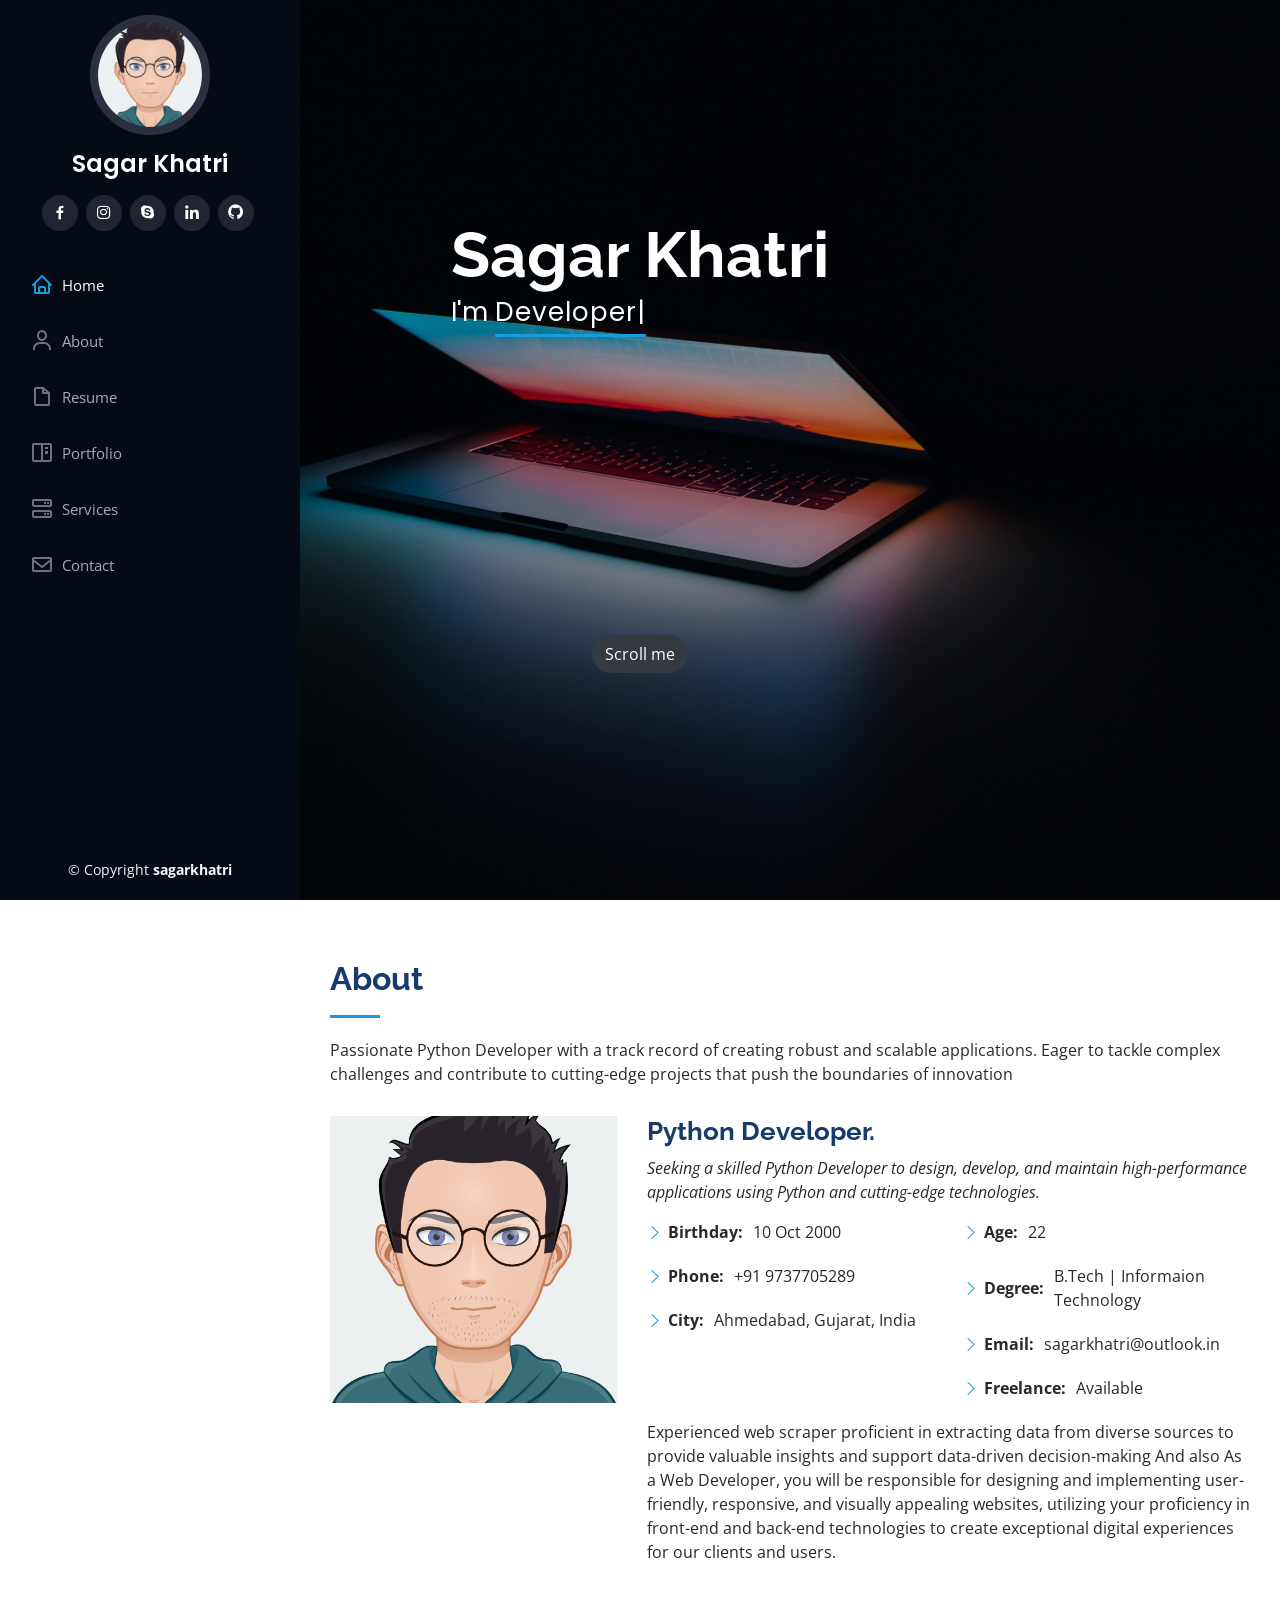
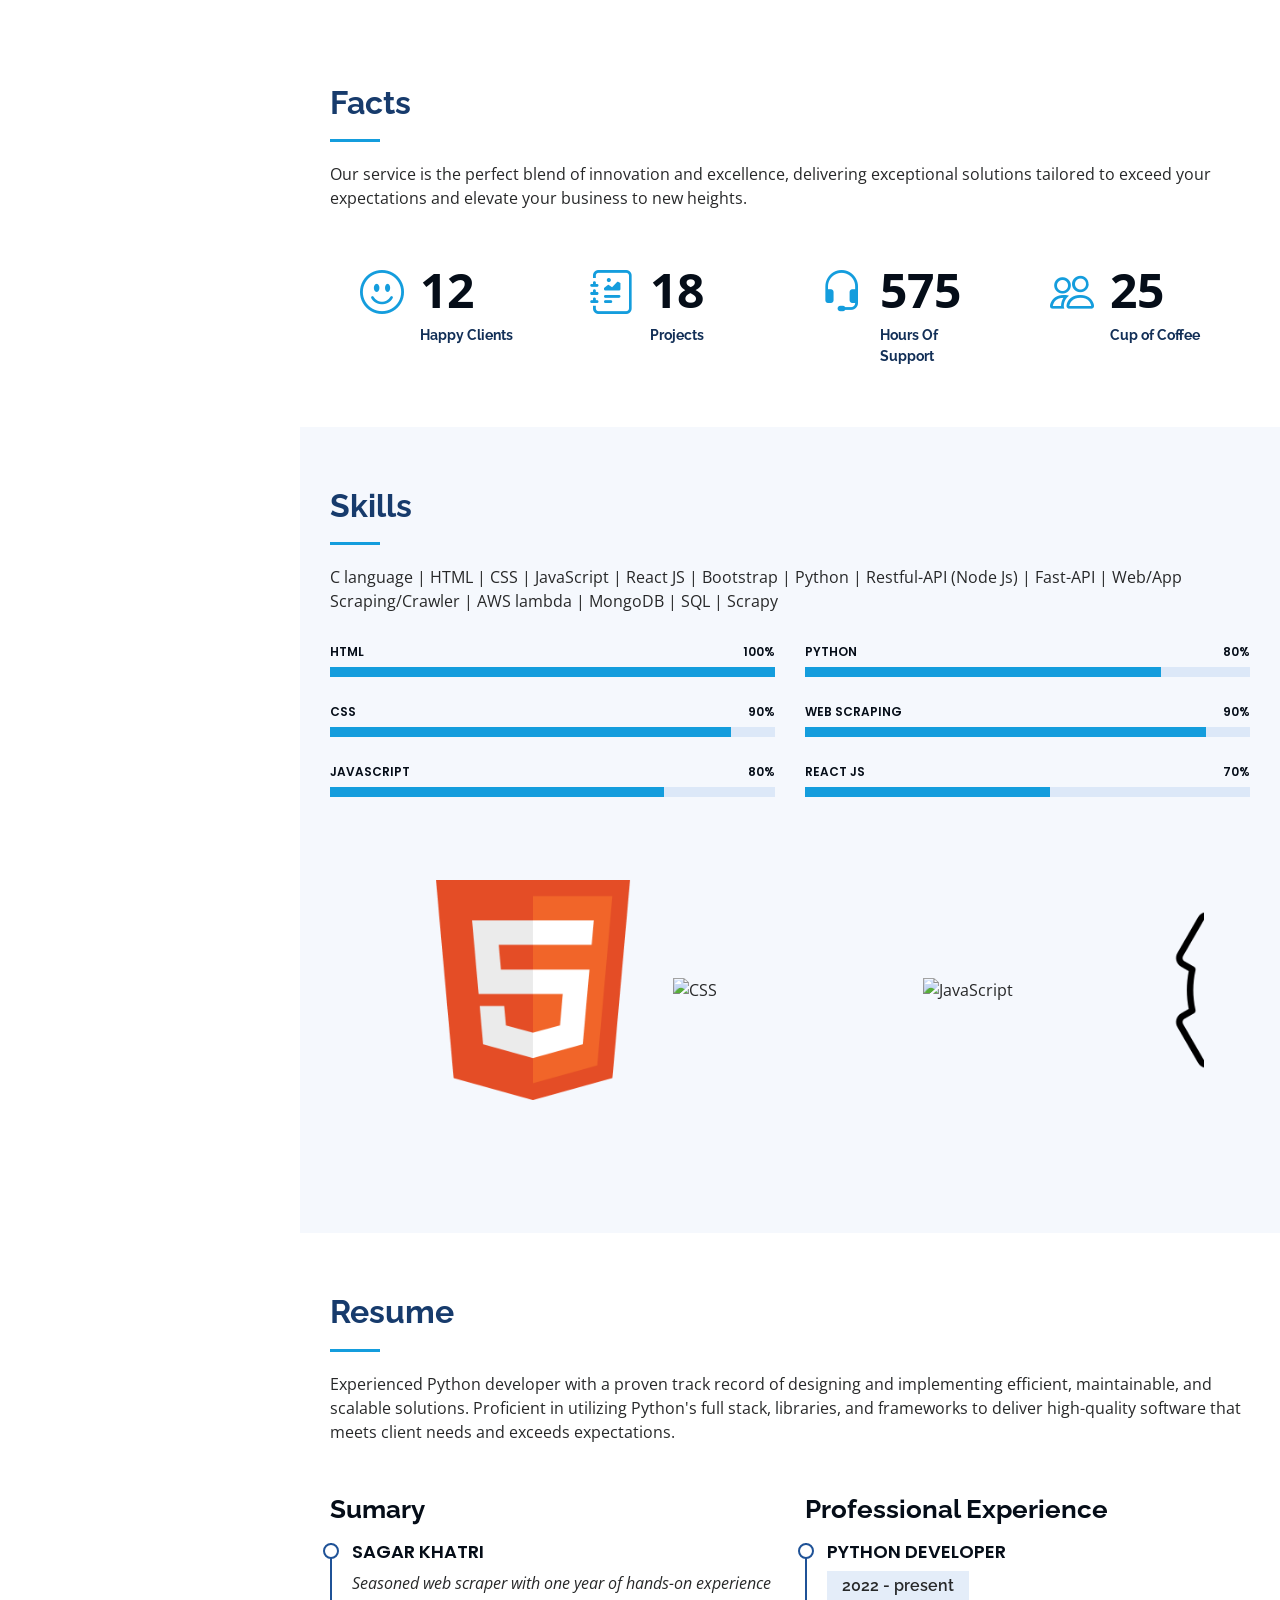
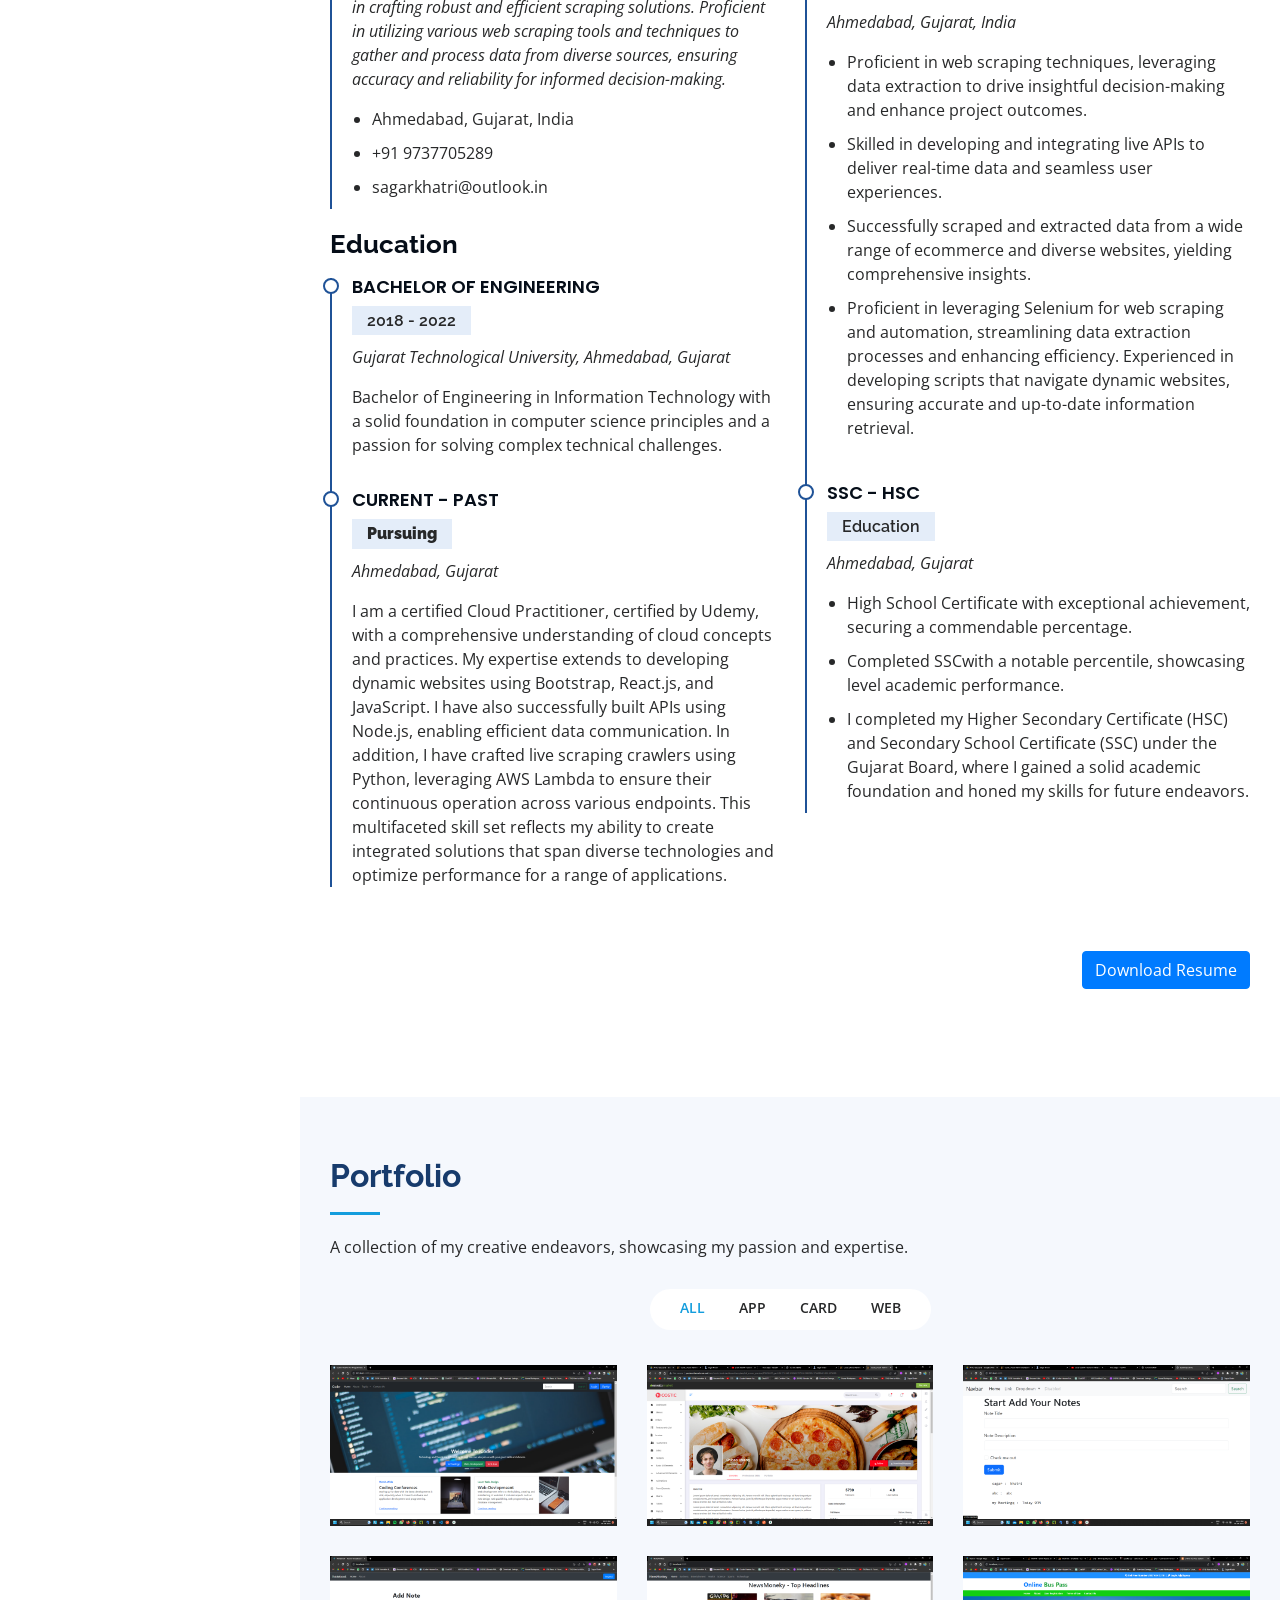
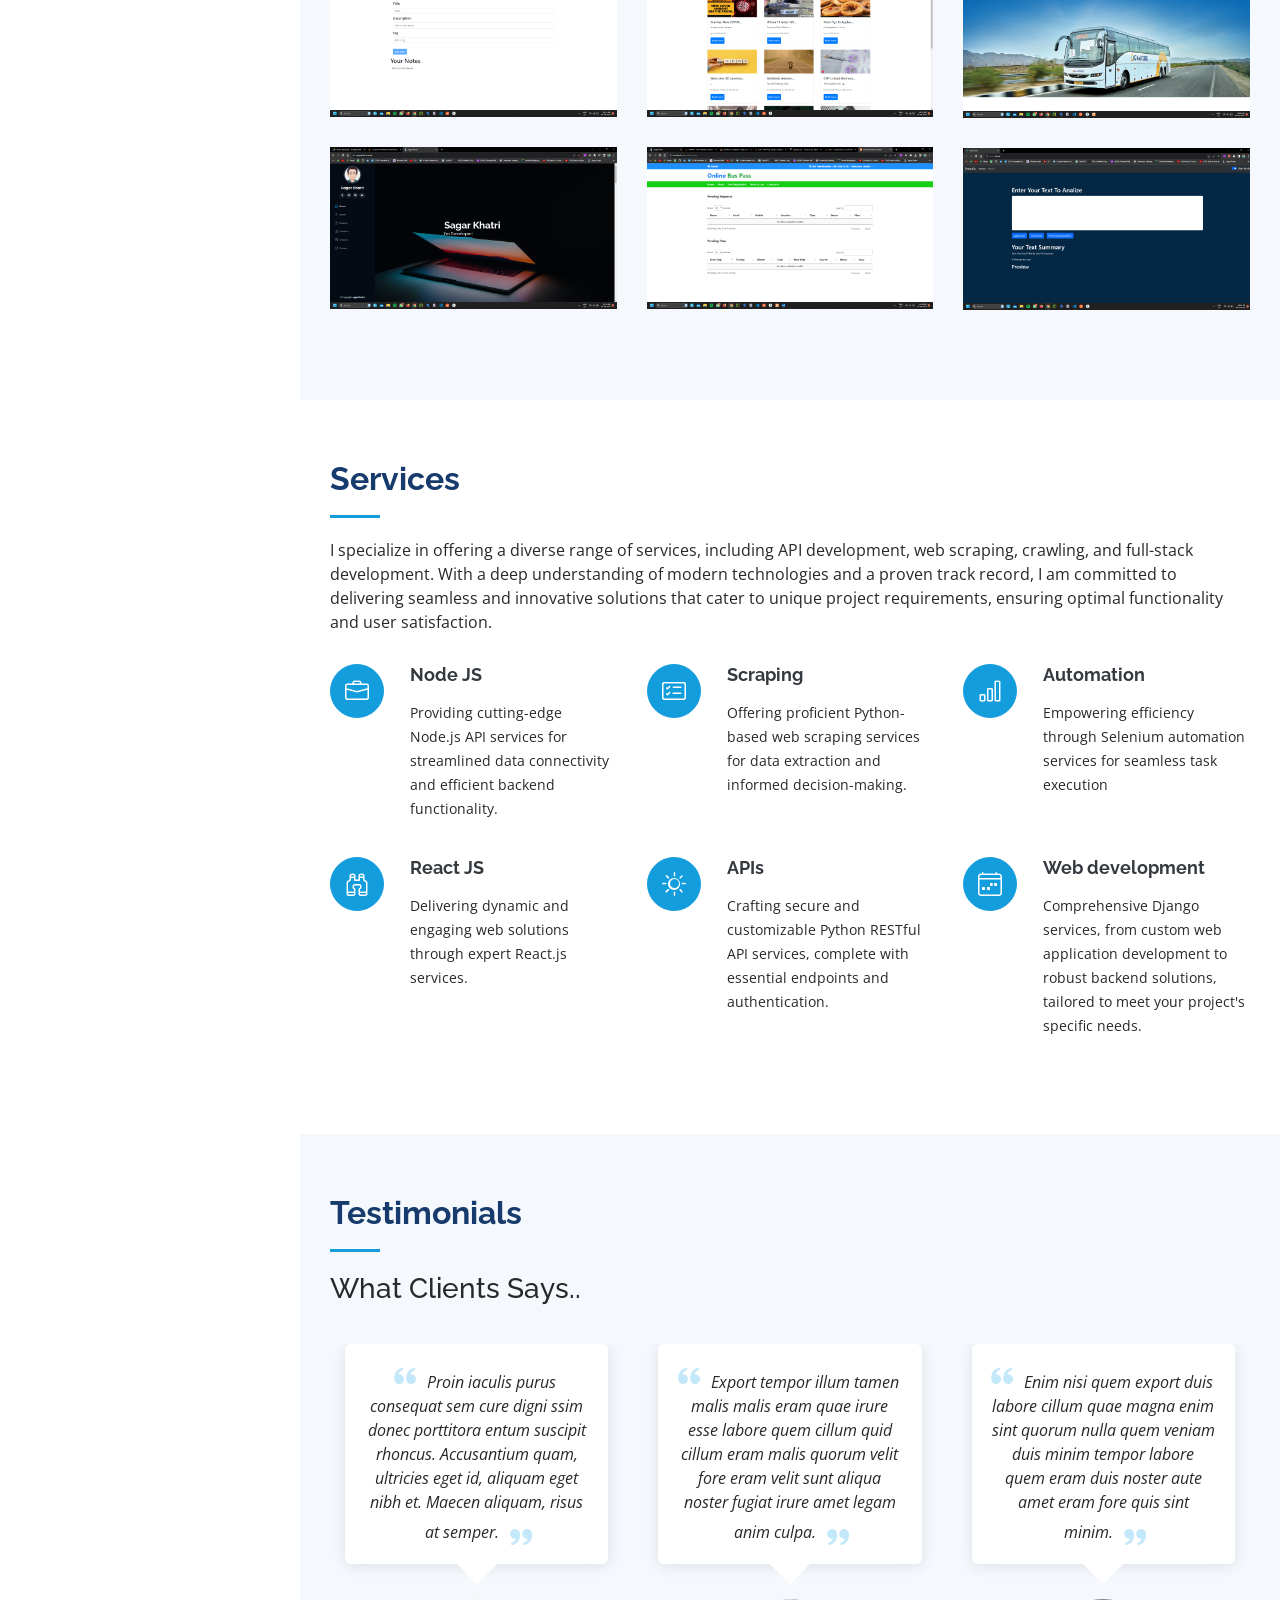
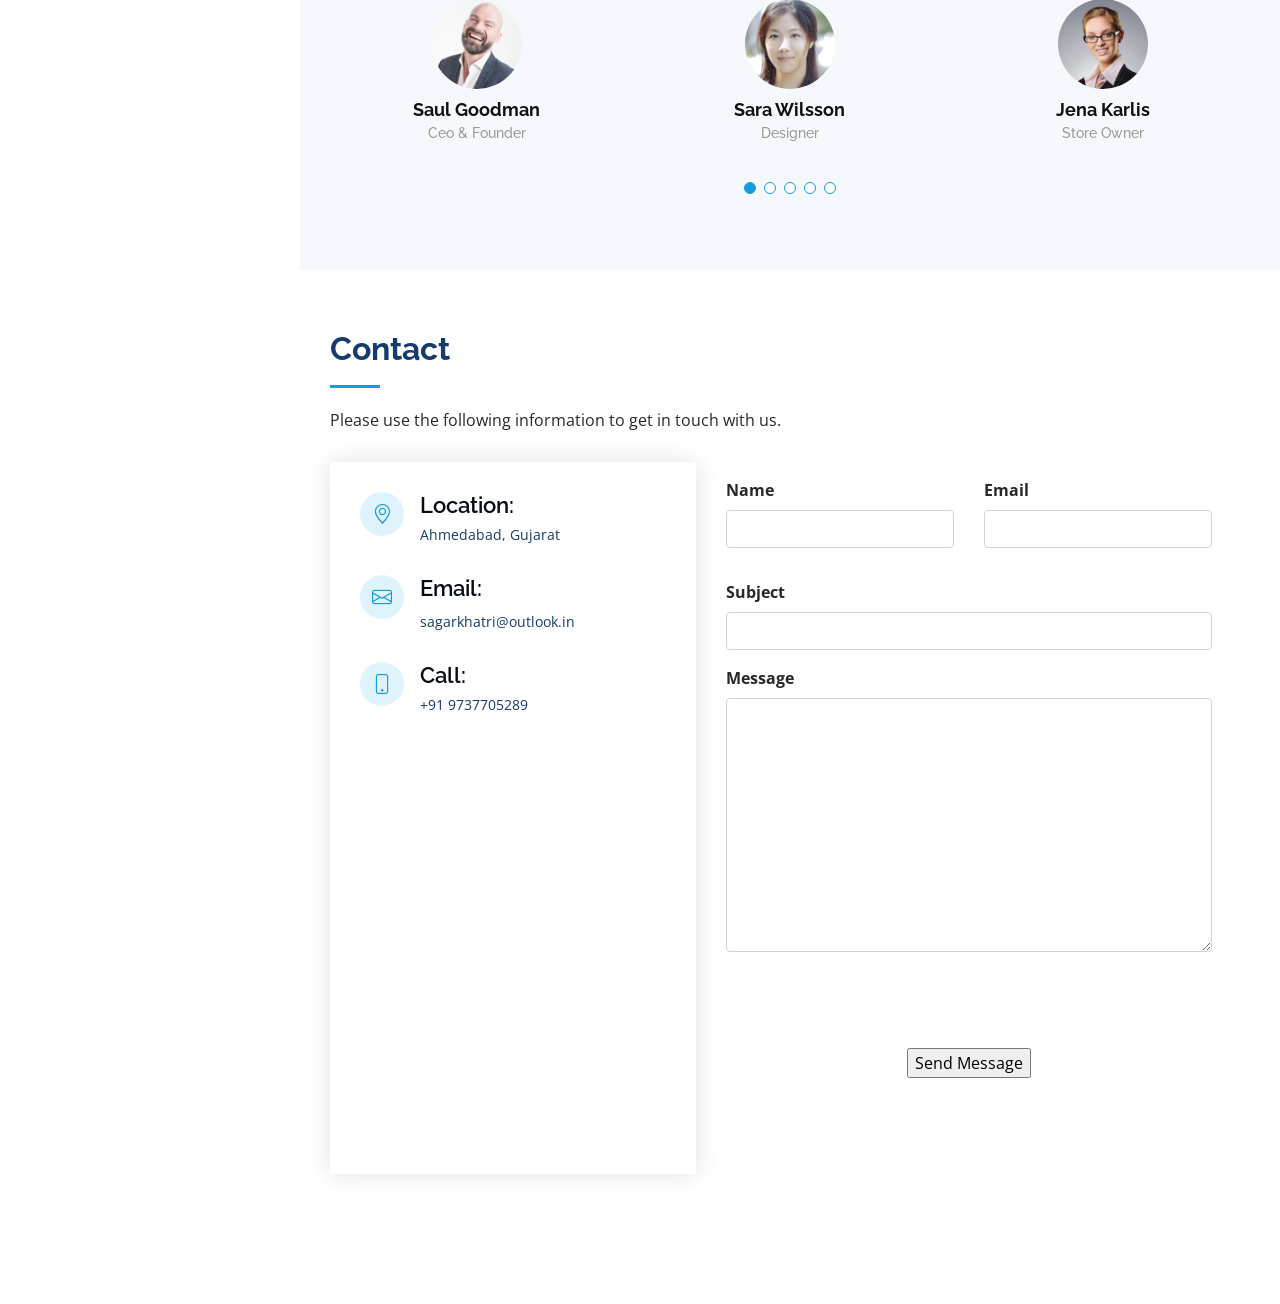
==== index.html @ 7d4aba04 "animation edited" ====
<!DOCTYPE html>
<html lang="en">

<head>
  <meta charset="utf-8">
  <meta content="width=device-width, initial-scale=1.0" name="viewport">

  <title>Sagar Khatri</title>
  <meta content="" name="description">
  <meta content="" name="keywords">

  <!-- Favicons -->
  <link href="assets/img/favicon.ico" rel="icon">
  <link href="assets/img/apple-touch-icon.png" rel="apple-touch-icon">

  <!-- Google Fonts -->
  <link
    href="https://fonts.googleapis.com/css?family=Open+Sans:300,300i,400,400i,600,600i,700,700i|Raleway:300,300i,400,400i,500,500i,600,600i,700,700i|Poppins:300,300i,400,400i,500,500i,600,600i,700,700i"
    rel="stylesheet">

  <!-- Vendor CSS Files -->
  <link href="assets/vendor/aos/aos.css" rel="stylesheet">
  <link href="assets/vendor/bootstrap/css/bootstrap.min.css" rel="stylesheet">
  <link href="assets/vendor/bootstrap-icons/bootstrap-icons.css" rel="stylesheet">
  <link href="assets/vendor/boxicons/css/boxicons.min.css" rel="stylesheet">
  <link href="assets/vendor/glightbox/css/glightbox.min.css" rel="stylesheet">
  <link href="assets/vendor/swiper/swiper-bundle.min.css" rel="stylesheet">

  <!-- bootstrap css -->
  <link rel="stylesheet" href="https://cdn.jsdelivr.net/npm/bootstrap@4.0.0/dist/css/bootstrap.min.css"
    integrity="sha384-Gn5384xqQ1aoWXA+058RXPxPg6fy4IWvTNh0E263XmFcJlSAwiGgFAW/dAiS6JXm" crossorigin="anonymous">

  <!-- Template Main CSS File -->
  <link href="assets/css/style.css" rel="stylesheet">
  <script src="https://ajax.googleapis.com/ajax/libs/jquery/3.2.1/jquery.min.js"></script>
  <style>
    #first-scroll:not(:disabled) {
      cursor: pointer;
      justify-content: center;
      display: flex;
      margin: auto;
      margin-top: 95%;
      border-radius: 20px;
    }


    .skills-wrapper {
      max-width: 100%;
      /* padding-bottom: 20px; */
    }

    .skills-data-container {
      margin-top: 50px;
      justify-content: space-around;
      flex-wrap: wrap;
      /* gap: 1rem; */
    }

    .skills-card {
      /* box-shadow: 0px 0px 5px var(--dimWhite); */
      /* border-radius: 50%;
      border-color: aqua; */
      display: flex;
      justify-content: center;


      /* padding: 1rem; */
    }

    .skills-card>img {
      /* background-color: var(--secondary-bg-color); */
      margin: 2rem;

    }

    @media (max-width: 1450px) {
      .skills-data-container {
        justify-content: safe;
        /* gap: 4rem; */
      }
    }

    @media (max-width: 850px) {
      .skills-data-container {
        justify-content: space-around;
        /* gap: 1rem; */
      }
    }

    .skillContent {
      width: 100%;
      transition: transform 1s;
    }

    .skillContent:hover{
      transform: translateZ(20px);
    }
    .skillcont {
      display: flex;
      justify-content: center;
    }

    .article {
      display: flex;
      /* width: 200%; */
      
      
    }


    .animationul {
      display: flex;
      width: 100%;
      animation: scroll 30s linear infinite;
      
    }

    .animationli {
      width: 250px;
      height: 250px;
      display: flex;
      align-items: center;
      padding: 15px;
      perspective: 100px;
    }

    .animationdiv{
      height: 350px;
      margin: auto;
      position: relative;
      width:90%;
      display: grid;
      place-items: center;
      overflow: hidden;
    }

    @keyframes scroll {
      0% {
        transform: translateX(0);
      }

      100% {
        transform: translateX(calc(-250px*12));
      }
    }
  </style>


</head>

<body>

  <!-- ======= Mobile nav toggle button ======= -->
  <i class="bi bi-list mobile-nav-toggle d-xl-none"></i>

  <!-- ======= Header ======= -->
  <header id="header">
    <div class="d-flex flex-column">

      <div class="profile">
        <img src="assets/img/myAvatar.png" alt="" class="img-fluid rounded-circle">
        <h1 class="text-light"><a href="index.html">Sagar Khatri</a></h1>
        <div class="social-links mt-3 text-center">

          <a href="https://www.facebook.com/profile.php?id=100028540013776" class="facebook"><i
              class="bx bxl-facebook"></i></a>
          <a href="https://www.instagram.com/igsagar_/" class="instagram"><i class="bx bxl-instagram"></i></a>
          <a href="https://join.skype.com/invite/xb9XunKbx5Bv" class="google-plus"><i class="bx bxl-skype"></i></a>
          <a href="https://www.linkedin.com/in/sagar-khatri-ba1173132/" class="linkedin"><i
              class="bx bxl-linkedin"></i></a>
          <a href="https://github.com/sagarkhatridk" class="github"><i class="bx bxl-github"></i></a>
        </div>
      </div>

      <nav id="navbar" class="nav-menu navbar">
        <ul>
          <li><a href="#hero" class="nav-link scrollto active"><i class="bx bx-home"></i> <span>Home</span></a></li>
          <li><a href="#about" class="nav-link scrollto"><i class="bx bx-user"></i> <span>About</span></a></li>
          <li><a href="#resume" class="nav-link scrollto"><i class="bx bx-file-blank"></i> <span>Resume</span></a></li>
          <li><a href="#portfolio" class="nav-link scrollto"><i class="bx bx-book-content"></i>
              <span>Portfolio</span></a></li>
          <li><a href="#services" class="nav-link scrollto"><i class="bx bx-server"></i> <span>Services</span></a></li>
          <li><a href="#contact" class="nav-link scrollto"><i class="bx bx-envelope"></i> <span>Contact</span></a></li>
        </ul>
      </nav><!-- .nav-menu -->
    </div>
  </header><!-- End Header -->

  <!-- ======= Hero Section ======= -->
  <section id="hero" class="d-flex flex-column justify-content-center align-items-center">
    <div class="hero-container" data-aos="fade-in">
      <h1>Sagar Khatri</h1>
      <p>I'm <span class="typed" data-typed-items="Developer, Freelancer"></span></p>
      <script>
        function scrollFunction1() {
          let e = document.getElementById("first-scroll");
          e.scrollIntoView({
            block: 'start',
            behavior: 'auto',
            inline: 'start'
          });
        }

      </script>
      <div class="container"><button type="button" id="first-scroll" class="btn btn-dark"
          onclick="scrollFunction1()">Scroll me</button></div>

    </div>
  </section><!-- End Hero -->

  <main id="main">

    <!-- ======= About Section ======= -->
    <section id="about" class="about">
      <div class="container">

        <div class="section-title">
          <h2>About</h2>
          <p>Passionate Python Developer with a track record of creating robust and scalable applications. Eager to
            tackle complex challenges and contribute to cutting-edge projects that push the boundaries of innovation</p>
        </div>

        <div class="row">
          <div class="col-lg-4" data-aos="fade-right">
            <img src="assets/img/myAvatar.png" class="img-fluid" alt="">
          </div>
          <div class="col-lg-8 pt-4 pt-lg-0 content" data-aos="fade-left">
            <h3>Python Developer.</h3>
            <p class="fst-italic">
              Seeking a skilled Python Developer to design, develop, and maintain high-performance applications using
              Python and cutting-edge technologies.
            </p>
            <div class="row">
              <div class="col-lg-6">
                <ul>
                  <li><i class="bi bi-chevron-right"></i> <strong>Birthday:</strong> <span>10 Oct 2000</span></li>
                  <li><i class="bi bi-chevron-right"></i> <strong>Phone:</strong> <span>+91 9737705289</span></li>
                  <li><i class="bi bi-chevron-right"></i> <strong>City:</strong> <span>Ahmedabad, Gujarat, India</span>
                  </li>
                </ul>
              </div>
              <div class="col-lg-6">
                <ul>
                  <li><i class="bi bi-chevron-right"></i> <strong>Age:</strong> <span>22</span></li>
                  <li><i class="bi bi-chevron-right"></i> <strong>Degree:</strong> <span>B.Tech | Informaion
                      Technology</span></li>
                  <li><i class="bi bi-chevron-right"></i> <strong>Email:</strong> <span>sagarkhatri@outlook.in</span>
                  </li>
                  <li><i class="bi bi-chevron-right"></i> <strong>Freelance:</strong> <span>Available</span></li>
                </ul>
              </div>
            </div>
            <p>Experienced web scraper proficient in extracting data from diverse sources to provide valuable insights
              and support data-driven decision-making And also
              As a Web Developer, you will be responsible for designing and implementing user-friendly, responsive, and
              visually appealing websites, utilizing your proficiency in front-end and back-end technologies to create
              exceptional digital experiences for our clients and users.
            </p>
          </div>
        </div>

      </div>
    </section><!-- End About Section -->

    <!-- ======= Facts Section ======= -->
    <section id="facts" class="facts">
      <div class="container">

        <div class="section-title">
          <h2>Facts</h2>
          <p>Our service is the perfect blend of innovation and excellence, delivering exceptional solutions tailored to
            exceed your expectations and elevate your business to new heights.</p>
        </div>

        <div class="row no-gutters">

          <div class="col-lg-3 col-md-6 d-md-flex align-items-md-stretch" data-aos="fade-up">
            <div class="count-box">
              <i class="bi bi-emoji-smile"></i>
              <span data-purecounter-start="0" data-purecounter-end="12" data-purecounter-duration="1"
                class="purecounter"></span>
              <p><strong>Happy Clients</strong></p>
            </div>
          </div>

          <div class="col-lg-3 col-md-6 d-md-flex align-items-md-stretch" data-aos="fade-up" data-aos-delay="100">
            <div class="count-box">
              <i class="bi bi-journal-richtext"></i>
              <span data-purecounter-start="0" data-purecounter-end="18" data-purecounter-duration="1"
                class="purecounter"></span>
              <p><strong>Projects</strong></p>
            </div>
          </div>

          <div class="col-lg-3 col-md-6 d-md-flex align-items-md-stretch" data-aos="fade-up" data-aos-delay="200">
            <div class="count-box">
              <i class="bi bi-headset"></i>
              <span data-purecounter-start="0" data-purecounter-end="575" data-purecounter-duration="1"
                class="purecounter"></span>
              <p><strong>Hours Of Support</strong></p>
            </div>
          </div>

          <div class="col-lg-3 col-md-6 d-md-flex align-items-md-stretch" data-aos="fade-up" data-aos-delay="300">
            <div class="count-box">
              <i class="bi bi-people"></i>
              <span data-purecounter-start="0" data-purecounter-end="25" data-purecounter-duration="1"
                class="purecounter"></span>
              <p><strong>Cup of Coffee</strong> </p>
            </div>
          </div>

        </div>

      </div>
    </section><!-- End Facts Section -->

    <!-- ======= Skills Section ======= -->
    <section id="skills" class="skills section-bg">
      <div class="container">

        <div class="section-title">
          <h2>Skills</h2>
          <p>C language | HTML | CSS | JavaScript | React JS | Bootstrap | Python | Restful-API (Node Js) | Fast-API |
            Web/App Scraping/Crawler | AWS lambda | MongoDB | SQL | Scrapy</p>
        </div>

        <div class="row skills-content">

          <div class="col-lg-6" data-aos="fade-up">

            <div class="progress">
              <span class="skill">HTML <i class="val">100%</i></span>
              <div class="progress-bar-wrap">
                <div class="progress-bar" role="progressbar" aria-valuenow="100" aria-valuemin="0" aria-valuemax="100">
                </div>
              </div>
            </div>

            <div class="progress">
              <span class="skill">CSS <i class="val">90%</i></span>
              <div class="progress-bar-wrap">
                <div class="progress-bar" role="progressbar" aria-valuenow="90" aria-valuemin="0" aria-valuemax="100">
                </div>
              </div>
            </div>

            <div class="progress">
              <span class="skill">JavaScript <i class="val">80%</i></span>
              <div class="progress-bar-wrap">
                <div class="progress-bar" role="progressbar" aria-valuenow="75" aria-valuemin="0" aria-valuemax="100">
                </div>
              </div>
            </div>

          </div>

          <div class="col-lg-6" data-aos="fade-up" data-aos-delay="100">

            <div class="progress">
              <span class="skill">Python <i class="val">80%</i></span>
              <div class="progress-bar-wrap">
                <div class="progress-bar" role="progressbar" aria-valuenow="80" aria-valuemin="0" aria-valuemax="100">
                </div>
              </div>
            </div>

            <div class="progress">
              <span class="skill">Web Scraping <i class="val">90%</i></span>
              <div class="progress-bar-wrap">
                <div class="progress-bar" role="progressbar" aria-valuenow="90" aria-valuemin="0" aria-valuemax="100">
                </div>
              </div>
            </div>

            <div class="progress">
              <span class="skill">React JS <i class="val">70%</i></span>
              <div class="progress-bar-wrap">
                <div class="progress-bar" role="progressbar" aria-valuenow="55" aria-valuemin="0" aria-valuemax="100">
                </div>
              </div>
            </div>

          </div>

        </div>

        <!-- <div class="skillimg">
          <div class="container"  style="margin-right: 100px;">
            
            <div class="skillcont row">
            <div class="skills-card col-12 col-md-6 col-lg-2 mx-2"><img style="display: flex; justify-content: center;" src="/logos/html.png" alt="HTML" class="skillContent"></div>
            <div class="skills-card col-12 col-md-6 col-lg-2 mx-2"><img style="display: flex; justify-content: center;" src="/logos/css.png" alt="CSS" class="skillContent"></div>
            <div class="skills-card col-12 col-md-6 col-lg-2 mx-2"><img style="display: flex; justify-content: center;" src="/logos/javascript.png" alt="JavaScript" class="skillContent"></div>
            <div class="skills-card col-12 col-md-6 col-lg-2 mx-2"><img style="display: flex; justify-content: center;" src="/logos/api.png" alt="api" class="skillContent"></div>
            <div class="skills-card col-12 col-md-6 col-lg-2 mx-2"><img style="display: flex; justify-content: center;" src="logos/python.png" alt="Python" class="skillContent"></div>
            <div class="skills-card col-12 col-md-6 col-lg-2 mx-2"><img style="display: flex; justify-content: center;" src="/logos/nodejs.png" alt="nodejs" class="skillContent"></div>
            <div class="skills-card col-12 col-md-6 col-lg-2 mx-2"><img style="display: flex; justify-content: center;" src="logos/reactjs.png" alt="reactjs" class="skillContent"></div>
            <div class="skills-card col-12 col-md-6 col-lg-2 mx-2"><img style="display: flex; justify-content: center;" src="/logos/mongodb.png" alt="MongoDB" class="skillContent"></div>
            <div class="skills-card col-12 col-md-6 col-lg-2 mx-2"><img style="display: flex; justify-content: center;" src="/logos/mysql.png" alt="mysql" class="skillContent"></div>
            <div class="skills-card col-12 col-md-6 col-lg-2 mx-2"><img style="display: flex; justify-content: center;" src="/logos/git.png" alt="git" class="skillContent"></div>
            <div class="skills-card col-12 col-md-6 col-lg-2 mx-2"><img style="display: flex; justify-content: center;" src="/logos/bootstrap.png" alt="bootstrap" class="skillContent"></div>
            <div class="skills-card col-12 col-md-6 col-lg-2 mx-2"><img style="display: flex; justify-content: center;" src="/logos/aws-lambda.png" alt="awslambda" class="skillContent"></div>
            </div>
          
          </div>
        </div> -->

        <!-- section> -->

        <div class="animationdiv">
      
            <ul class="animationul">
              <div class="animationli"><img  src="/logos/html.png" alt="HTML" class="skillContent"></div>
              <div class="animationli"><img  src="/logos/css.png" alt="CSS" class="skillContent"></div>
              <div class="animationli"><img  src="/logos/javascript.png" alt="JavaScript" class="skillContent"></div>
              <div class="animationli"><img  src="/logos/api.png" alt="api" class="skillContent"></div>
              <div class="animationli"><img  src="logos/python.png" alt="Python" class="skillContent"></div>
              <div class="animationli"><img  src="/logos/nodejs.png" alt="nodejs" class="skillContent"></div>
              <div class="animationli"><img  src="logos/reactjs.png" alt="reactjs" class="skillContent"></div>
              <div class="animationli"><img  src="/logos/mongodb.png" alt="MongoDB" class="skillContent"></div>
              <div class="animationli"><img  src="/logos/mysql.png" alt="mysql" class="skillContent"></div>
              <div class="animationli"><img  src="/logos/git.png" alt="git" class="skillContent"></div>
              <div class="animationli"><img  src="/logos/bootstrap.png" alt="bootstrap" class="skillContent"></div>
              <div class="animationli"><img  src="/logos/aws-lambda.png" alt="awslambda" class="skillContent"></div>
              <div class="animationli"><img  src="/logos/html.png" alt="HTML" class="skillContent"></div>
              <div class="animationli"><img  src="/logos/css.png" alt="CSS" class="skillContent"></div>
              <div class="animationli"><img  src="/logos/javascript.png" alt="JavaScript" class="skillContent"></div>
              <div class="animationli"><img  src="/logos/api.png" alt="api" class="skillContent"></div>
              <div class="animationli"><img  src="logos/python.png" alt="Python" class="skillContent"></div>
              <div class="animationli"><img  src="/logos/nodejs.png" alt="nodejs" class="skillContent"></div>
              <div class="animationli"><img  src="logos/reactjs.png" alt="reactjs" class="skillContent"></div>
              <div class="animationli"><img  src="/logos/mongodb.png" alt="MongoDB" class="skillContent"></div>
              <div class="animationli"><img  src="/logos/mysql.png" alt="mysql" class="skillContent"></div>
              <div class="animationli"><img  src="/logos/git.png" alt="git" class="skillContent"></div>
              <div class="animationli"><img  src="/logos/bootstrap.png" alt="bootstrap" class="skillContent"></div>
              <div class="animationli"><img  src="/logos/aws-lambda.png" alt="awslambda" class="skillContent"></div>
            </ul>
          </div>
  
    </section>

    </div>

    </section><!-- End Skills Section -->

    <!-- ======= Resume Section ======= -->
    <section id="resume" class="resume">
      <div class="container">

        <div class="section-title">
          <h2>Resume</h2>
          <p>Experienced Python developer with a proven track record of designing and implementing efficient,
            maintainable, and scalable solutions. Proficient in utilizing Python's full stack, libraries, and frameworks
            to deliver high-quality software that meets client needs and exceeds expectations.</p>
        </div>

        <div class="row">
          <div class="col-lg-6" data-aos="fade-up">
            <h3 class="resume-title">Sumary</h3>
            <div class="resume-item pb-0">
              <h4>Sagar Khatri</h4>
              <p><em>Seasoned web scraper with one year of hands-on experience in crafting robust and efficient scraping
                  solutions. Proficient in utilizing various web scraping tools and techniques to gather and process
                  data from diverse sources, ensuring accuracy and reliability for informed decision-making.</em></p>
              <ul>
                <li>Ahmedabad, Gujarat, India</li>
                <li>+91 9737705289</li>
                <li>sagarkhatri@outlook.in</li>
              </ul>
            </div>

            <h3 class="resume-title">Education</h3>
            <div class="resume-item">
              <h4>Bachelor of Engineering</h4>
              <h5>2018 - 2022</h5>
              <p><em>Gujarat Technological University, Ahmedabad, Gujarat</em></p>
              <p>Bachelor of Engineering in Information Technology with a solid foundation in computer science
                principles and a passion for solving complex technical challenges.</p>
            </div>
            <div class="resume-item">
              <h4>Current - Past</h4>
              <h5><b>Pursuing</b></h5>
              <p><em>Ahmedabad, Gujarat</em></p>
              <p>I am a certified Cloud Practitioner, certified by Udemy, with a comprehensive understanding of cloud
                concepts and practices. My expertise extends to developing dynamic websites using Bootstrap, React.js,
                and JavaScript. I have also successfully built APIs using Node.js, enabling efficient data
                communication. In addition, I have crafted live scraping crawlers using Python, leveraging AWS Lambda to
                ensure their continuous operation across various endpoints. This multifaceted skill set reflects my
                ability to create integrated solutions that span diverse technologies and optimize performance for a
                range of applications.</p>
            </div>
          </div>
          <div class="col-lg-6" data-aos="fade-up" data-aos-delay="100">
            <h3 class="resume-title">Professional Experience</h3>
            <div class="resume-item">
              <h4>Python Developer</h4>
              <h5>2022 - present</h5>
              <p><em>Ahmedabad, Gujarat, India </em></p>
              <ul>
                <li>Proficient in web scraping techniques, leveraging data extraction to drive insightful
                  decision-making and enhance project outcomes.</li>
                <li>Skilled in developing and integrating live APIs to deliver real-time data and seamless user
                  experiences.</li>
                <li>Successfully scraped and extracted data from a wide range of ecommerce and diverse websites,
                  yielding comprehensive insights.</li>
                <li>Proficient in leveraging Selenium for web scraping and automation, streamlining data extraction
                  processes and enhancing efficiency. Experienced in developing scripts that navigate dynamic websites,
                  ensuring accurate and up-to-date information retrieval.</li>
              </ul>
            </div>
            <div class="resume-item">
              <h4>SSC - HSC</h4>
              <h5>Education</h5>
              <p><em>Ahmedabad, Gujarat</em></p>
              <ul>
                <li>High School Certificate with exceptional achievement, securing a commendable percentage.</li>
                <li>Completed SSCwith a notable percentile, showcasing level academic performance.</li>
                <li>I completed my Higher Secondary Certificate (HSC) and Secondary School Certificate (SSC) under the
                  Gujarat Board, where I gained a solid academic foundation and honed my skills for future endeavors.
                </li>

              </ul>
            </div>
          </div>
        </div>

        <div class="d-flex justify-content-end my-5"><a href="/Sagar Resume.pdf" download="Sagar Khatri Resume"><button
              type="button" class="btn btn-primary">Download Resume</button></a></div>
      </div>
    </section><!-- End Resume Section -->

    <!-- ======= Portfolio Section ======= -->
    <section id="portfolio" class="portfolio section-bg">
      <div class="container">

        <div class="section-title">
          <h2>Portfolio</h2>
          <p>A collection of my creative endeavors, showcasing my passion and expertise.</p>
        </div>

        <div class="row" data-aos="fade-up">
          <div class="col-lg-12 d-flex justify-content-center">
            <ul id="portfolio-flters">
              <li data-filter="*" class="filter-active">All</li>
              <li data-filter=".filter-app">App</li>
              <li data-filter=".filter-card">Card</li>
              <li data-filter=".filter-web">Web</li>
            </ul>
          </div>
        </div>

        <div class="row portfolio-container" data-aos="fade-up" data-aos-delay="100">

          <div class="col-lg-4 col-md-6 portfolio-item filter-app">
            <div class="portfolio-wrap">
              <img src="/projectImg/bootstrap_project.png" class="img-fluid" alt="">
              <div class="portfolio-links">
                <a href="/projectImg/bootstrap_project.png" data-gallery="portfolioGallery" class="portfolio-lightbox"
                  title="App 1"><i class="bx bx-plus"></i></a>
                <a href="https://sagarkhatridk.github.io/main/" title="More Details" target="_blank"><i
                    class="bx bx-link"></i></a>
              </div>
            </div>
          </div>

          <div class="col-lg-4 col-md-6 portfolio-item filter-web">
            <div class="portfolio-wrap">
              <img src="/projectImg/costic_django.png" class="img-fluid" alt="">
              <div class="portfolio-links">
                <a href="/projectImg/costic_django.png" data-gallery="portfolioGallery" class="portfolio-lightbox"
                  title="Web 3"><i class="bx bx-plus"></i></a>
                <a href="portfolio-details.html" title="More Details" target="_blank"><i class="bx bx-link"></i></a>
              </div>
            </div>
          </div>

          <div class="col-lg-4 col-md-6 portfolio-item filter-app">
            <div class="portfolio-wrap">
              <img src="/projectImg/fastapi.png" class="img-fluid" alt="">
              <div class="portfolio-links">
                <a href="/projectImg/fastapi.png" data-gallery="portfolioGallery" class="portfolio-lightbox"
                  title="App 2"><i class="bx bx-plus"></i></a>
                <a href="portfolio-details.html" title="More Details" target="_blank"><i class="bx bx-link"></i></a>
              </div>
            </div>
          </div>

          <div class="col-lg-4 col-md-6 portfolio-item filter-card">
            <div class="portfolio-wrap">
              <img src="/projectImg/inotes_reactjs.png" class="img-fluid" alt="">
              <div class="portfolio-links">
                <a href="/projectImg/inotes_reactjs.png" data-gallery="portfolioGallery" class="portfolio-lightbox"
                  title="Card 2"><i class="bx bx-plus"></i></a>
                <a href="https://sagarkhatridk.github.io/inotebook/" title="More Details" target="_blank"><i
                    class="bx bx-link"></i></a>
              </div>
            </div>
          </div>

          <div class="col-lg-4 col-md-6 portfolio-item filter-web">
            <div class="portfolio-wrap">
              <img src="/projectImg/newsApp_react.png" class="img-fluid" alt="">
              <div class="portfolio-links">
                <a href="/projectImg/newsApp_react.png" data-gallery="portfolioGallery" class="portfolio-lightbox"
                  title="Web 2"><i class="bx bx-plus"></i></a>
                <a href="portfolio-details.html" title="More Details" target="_blank"><i class="bx bx-link"></i></a>
              </div>
            </div>
          </div>

          <div class="col-lg-4 col-md-6 portfolio-item filter-app">
            <div class="portfolio-wrap">
              <img src="/projectImg/php_buspass.png" class="img-fluid" alt="">
              <div class="portfolio-links">
                <a href="/projectImg/php_buspass.png" data-gallery="portfolioGallery" class="portfolio-lightbox"
                  title="App 3"><i class="bx bx-plus"></i></a>
                <a href="portfolio-details.html" title="More Details" target="_blank"><i class="bx bx-link"></i></a>
              </div>
            </div>
          </div>

          <div class="col-lg-4 col-md-6 portfolio-item filter-card">
            <div class="portfolio-wrap">
              <img src="/projectImg/portfolio.png" class="img-fluid" alt="">
              <div class="portfolio-links">
                <a href="/projectImg/portfolio.png" data-gallery="portfolioGallery" class="portfolio-lightbox"
                  title="Card 1"><i class="bx bx-plus"></i></a>
                <a href="portfolio-details.html" title="More Details" target="_blank"><i class="bx bx-link"></i></a>
              </div>
            </div>
          </div>

          <div class="col-lg-4 col-md-6 portfolio-item filter-card">
            <div class="portfolio-wrap">
              <img src="/projectImg/busspass2.png" class="img-fluid" alt="">
              <div class="portfolio-links">
                <a href="/projectImg/busspass2.png" data-gallery="portfolioGallery" class="portfolio-lightbox"
                  title="Card 3"><i class="bx bx-plus"></i></a>
                <a href="portfolio-details.html" title="More Details" target="_blank"><i class="bx bx-link"></i></a>
              </div>
            </div>
          </div>

          <div class="col-lg-4 col-md-6 portfolio-item filter-web">
            <div class="portfolio-wrap">
              <img src="/projectImg/textutil_reactjs.png" class="img-fluid" alt="">
              <div class="portfolio-links">
                <a href="/projectImg/textutil_reactjs.png" data-gallery="portfolioGallery" class="portfolio-lightbox"
                  title="Web 3"><i class="bx bx-plus"></i></a>
                <a href="https://sagarkhatridk.github.io/textutils_js/" title="More Details" target="_blank"
                  target="_blank"><i class="bx bx-link"></i></a>
              </div>
            </div>
          </div>

        </div>

      </div>
    </section><!-- End Portfolio Section -->

    <!-- ======= Services Section ======= -->
    <section id="services" class="services">
      <div class="container">

        <div class="section-title">
          <h2>Services</h2>
          <p>I specialize in offering a diverse range of services, including API development, web scraping, crawling,
            and full-stack development. With a deep understanding of modern technologies and a proven track record, I am
            committed to delivering seamless and innovative solutions that cater to unique project requirements,
            ensuring optimal functionality and user satisfaction.</p>
        </div>

        <div class="row">
          <div class="col-lg-4 col-md-6 icon-box" data-aos="fade-up">
            <div class="icon"><i class="bi bi-briefcase"></i></div>
            <h4 class="title"><a href="">Node JS</a></h4>
            <p class="description">Providing cutting-edge Node.js API services for streamlined data connectivity and
              efficient backend functionality.</p>
          </div>
          <div class="col-lg-4 col-md-6 icon-box" data-aos="fade-up" data-aos-delay="100">
            <div class="icon"><i class="bi bi-card-checklist"></i></div>
            <h4 class="title"><a href="">Scraping</a></h4>
            <p class="description">Offering proficient Python-based web scraping services for data extraction and
              informed decision-making.</p>
          </div>
          <div class="col-lg-4 col-md-6 icon-box" data-aos="fade-up" data-aos-delay="200">
            <div class="icon"><i class="bi bi-bar-chart"></i></div>
            <h4 class="title"><a href="">Automation</a></h4>
            <p class="description">Empowering efficiency through Selenium automation services for seamless task
              execution</p>
          </div>
          <div class="col-lg-4 col-md-6 icon-box" data-aos="fade-up" data-aos-delay="300">
            <div class="icon"><i class="bi bi-binoculars"></i></div>
            <h4 class="title"><a href="">React JS</a></h4>
            <p class="description">Delivering dynamic and engaging web solutions through expert React.js services.</p>
          </div>
          <div class="col-lg-4 col-md-6 icon-box" data-aos="fade-up" data-aos-delay="400">
            <div class="icon"><i class="bi bi-brightness-high"></i></div>
            <h4 class="title"><a href="">APIs</a></h4>
            <p class="description">Crafting secure and customizable Python RESTful API services, complete with essential
              endpoints and authentication.</p>
          </div>
          <div class="col-lg-4 col-md-6 icon-box" data-aos="fade-up" data-aos-delay="500">
            <div class="icon"><i class="bi bi-calendar4-week"></i></div>
            <h4 class="title"><a href="">Web development</a></h4>
            <p class="description">Comprehensive Django services, from custom web application development to robust
              backend solutions, tailored to meet your project's specific needs.</p>
          </div>
        </div>

      </div>
    </section><!-- End Services Section -->

    <!-- ======= Testimonials Section ======= -->
    <section id="testimonials" class="testimonials section-bg">
      <div class="container">

        <div class="section-title">
          <h2>Testimonials</h2>
          <b>
            <h3>What Clients Says..</h3>
          </b>
        </div>

        <div class="testimonials-slider swiper" data-aos="fade-up" data-aos-delay="100">
          <div class="swiper-wrapper">

            <div class="swiper-slide">
              <div class="testimonial-item" data-aos="fade-up">
                <p>
                  <i class="bx bxs-quote-alt-left quote-icon-left"></i>
                  Proin iaculis purus consequat sem cure digni ssim donec porttitora entum suscipit rhoncus. Accusantium
                  quam, ultricies eget id, aliquam eget nibh et. Maecen aliquam, risus at semper.
                  <i class="bx bxs-quote-alt-right quote-icon-right"></i>
                </p>
                <img src="assets/img/testimonials/testimonials-1.jpg" class="testimonial-img" alt="">
                <h3>Saul Goodman</h3>
                <h4>Ceo &amp; Founder</h4>
              </div>
            </div><!-- End testimonial item -->

            <div class="swiper-slide">
              <div class="testimonial-item" data-aos="fade-up" data-aos-delay="100">
                <p>
                  <i class="bx bxs-quote-alt-left quote-icon-left"></i>
                  Export tempor illum tamen malis malis eram quae irure esse labore quem cillum quid cillum eram malis
                  quorum velit fore eram velit sunt aliqua noster fugiat irure amet legam anim culpa.
                  <i class="bx bxs-quote-alt-right quote-icon-right"></i>
                </p>
                <img src="assets/img/testimonials/testimonials-2.jpg" class="testimonial-img" alt="">
                <h3>Sara Wilsson</h3>
                <h4>Designer</h4>
              </div>
            </div><!-- End testimonial item -->

            <div class="swiper-slide">
              <div class="testimonial-item" data-aos="fade-up" data-aos-delay="200">
                <p>
                  <i class="bx bxs-quote-alt-left quote-icon-left"></i>
                  Enim nisi quem export duis labore cillum quae magna enim sint quorum nulla quem veniam duis minim
                  tempor labore quem eram duis noster aute amet eram fore quis sint minim.
                  <i class="bx bxs-quote-alt-right quote-icon-right"></i>
                </p>
                <img src="assets/img/testimonials/testimonials-3.jpg" class="testimonial-img" alt="">
                <h3>Jena Karlis</h3>
                <h4>Store Owner</h4>
              </div>
            </div><!-- End testimonial item -->

            <div class="swiper-slide">
              <div class="testimonial-item" data-aos="fade-up" data-aos-delay="300">
                <p>
                  <i class="bx bxs-quote-alt-left quote-icon-left"></i>
                  Fugiat enim eram quae cillum dolore dolor amet nulla culpa multos export minim fugiat minim velit
                  minim dolor enim duis veniam ipsum anim magna sunt elit fore quem dolore labore illum veniam.
                  <i class="bx bxs-quote-alt-right quote-icon-right"></i>
                </p>
                <img src="assets/img/testimonials/testimonials-4.jpg" class="testimonial-img" alt="">
                <h3>Matt Brandon</h3>
                <h4>Freelancer</h4>
              </div>
            </div><!-- End testimonial item -->

            <div class="swiper-slide">
              <div class="testimonial-item" data-aos="fade-up" data-aos-delay="400">
                <p>
                  <i class="bx bxs-quote-alt-left quote-icon-left"></i>
                  Quis quorum aliqua sint quem legam fore sunt eram irure aliqua veniam tempor noster veniam enim culpa
                  labore duis sunt culpa nulla illum cillum fugiat legam esse veniam culpa fore nisi cillum quid.
                  <i class="bx bxs-quote-alt-right quote-icon-right"></i>
                </p>
                <img src="assets/img/testimonials/testimonials-5.jpg" class="testimonial-img" alt="">
                <h3>John Larson</h3>
                <h4>Entrepreneur</h4>
              </div>
            </div><!-- End testimonial item -->

          </div>
          <div class="swiper-pagination"></div>
        </div>

      </div>
    </section><!-- End Testimonials Section -->

    <!-- ======= Contact Section ======= -->
    <section id="contact" class="contact">
      <div class="container">

        <div class="section-title">
          <h2>Contact</h2>
          <p>Please use the following information to get in touch with us.</p>
        </div>

        <div class="row" data-aos="fade-in">

          <div class="col-lg-5 d-flex align-items-stretch">
            <div class="info">
              <div class="address">
                <a href="https://goo.gl/maps/tmHzshahdUmFRskx6"><i class="bi bi-geo-alt"></i></a>
                <h4>Location:</h4>
                <p>Ahmedabad, Gujarat</p>
              </div>

              <div class="email">
                <a href="mailto:sagarkhatri@outlook.in"><i class="bi bi-envelope"></i></a>
                <h4>Email:</h4>
                <p>sagarkhatri@outlook.in</p>
              </div>

              <div class="phone">
                <a href="tel:+91 9737705289"><i class="bi bi-phone"></i></a>
                <h4>Call:</h4>
                <p>+91 9737705289</p>
              </div>

              <iframe
                src="https://www.google.com/maps/embed?pb=!1m18!1m12!1m3!1d14690.848358043339!2d72.65323786265544!3d22.997612369403644!2m3!1f0!2f0!3f0!3m2!1i1024!2i768!4f13.1!3m3!1m2!1s0x395e87cf76479217%3A0xbe50540453c71a8c!2sVastral%2C%20Ahmedabad%2C%20Gujarat%20380038!5e0!3m2!1sen!2sin!4v1691644486862!5m2!1sen!2sin"
                frameborder="0" style="border:0; width: 100%; height: 290px;" allowfullscreen></iframe>
            </div>

          </div>

          <div class="col-lg-7 mt-5 mt-lg-0 d-flex align-items-stretch">
            <form id="form-id" class="js-email-form">
              <div class="row">
                <div class="form-group col-md-6 my-3">
                  <label for="name"><b>Name</b></label>
                  <input type="text" name="name" class="form-control" id="name" required>
                </div>
                <div class="form-group col-md-6 my-3">
                  <label for="name"><b>Email</b></label>
                  <input type="email" class="form-control" name="email" id="email" required>
                </div>
              </div>
              <div class="form-group my-3">
                <label for="name"><b>Subject</b></label>
                <input type="text" class="form-control" name="subject" id="subject" required>
              </div>
              <div class="form-group my-3">
                <label for="name"><b>Message</b></label>
                <textarea class="form-control" name="message" id="msg" rows="10" required></textarea>
              </div>
              <span class="my-2" id="sendconf"></span>
              <div class="text-center my-5"><input type="submit" class="my-5" value="Send Message"
                  class="btn btn-primary" data-toggle="modal" data-target="#exampleModal"></input></div>
            </form>
          </div>

        </div>

      </div>
    </section><!-- End Contact Section -->


  </main>

  <!-- End #main -->


  <!-- ======= Footer ======= -->
  <footer id="footer">
    <div class="container">
      <div class="copyright">
        &copy; Copyright <strong><span>sagarkhatri</span></strong>
      </div>
      <div class="credits">


      </div>
    </div>
  </footer><!-- End  Footer -->

  <a href="#" class="back-to-top d-flex align-items-center justify-content-center"><i
      class="bi bi-arrow-up-short"></i></a>

  <!-- Vendor JS Files -->
  <script src="assets/vendor/purecounter/purecounter_vanilla.js"></script>
  <script src="assets/vendor/aos/aos.js"></script>
  <script src="assets/vendor/bootstrap/js/bootstrap.bundle.min.js"></script>
  <script src="assets/vendor/glightbox/js/glightbox.min.js"></script>
  <script src="assets/vendor/isotope-layout/isotope.pkgd.min.js"></script>
  <script src="assets/vendor/swiper/swiper-bundle.min.js"></script>
  <script src="assets/vendor/typed.js/typed.umd.js"></script>
  <script src="assets/vendor/waypoints/noframework.waypoints.js"></script>
  <script src="assets/vendor/php-email-form/validate.js"></script>


  <!-- Template Main JS File -->
  <script src="assets/js/main.js"></script>

  <script src="assets/js/contact.js"></script>




  <!-- bootstra js -->

  <script src="https://code.jquery.com/jquery-3.2.1.slim.min.js"
    integrity="sha384-KJ3o2DKtIkvYIK3UENzmM7KCkRr/rE9/Qpg6aAZGJwFDMVNA/GpGFF93hXpG5KkN"
    crossorigin="anonymous"></script>
  <script src="https://cdn.jsdelivr.net/npm/popper.js@1.12.9/dist/umd/popper.min.js"
    integrity="sha384-ApNbgh9B+Y1QKtv3Rn7W3mgPxhU9K/ScQsAP7hUibX39j7fakFPskvXusvfa0b4Q"
    crossorigin="anonymous"></script>
  <script src="https://cdn.jsdelivr.net/npm/bootstrap@4.0.0/dist/js/bootstrap.min.js"
    integrity="sha384-JZR6Spejh4U02d8jOt6vLEHfe/JQGiRRSQQxSfFWpi1MquVdAyjUar5+76PVCmYl"
    crossorigin="anonymous"></script>
</body>

</html>
---- assets/css/style.css ----
/**
* Template Name: iPortfolio
* Updated: Jul 27 2023 with Bootstrap v5.3.1
* Template URL: https://bootstrapmade.com/iportfolio-bootstrap-portfolio-websites-template/
* Author: BootstrapMade.com
* License: https://bootstrapmade.com/license/
*/

/*--------------------------------------------------------------
# General
--------------------------------------------------------------*/
body {
  font-family: "Open Sans", sans-serif;
  color: #272829;
}

a {
  color: #149ddd;
  text-decoration: none;
}

a:hover {
  color: #37b3ed;
  text-decoration: none;
}

h1,
h2,
h3,
h4,
h5,
h6 {
  font-family: "Raleway", sans-serif;
}

/*--------------------------------------------------------------
# Back to top button
--------------------------------------------------------------*/
.back-to-top {
  position: fixed;
  visibility: hidden;
  opacity: 0;
  right: 15px;
  bottom: 15px;
  z-index: 996;
  background: #149ddd;
  width: 40px;
  height: 40px;
  border-radius: 50px;
  transition: all 0.4s;
}

.back-to-top i {
  font-size: 28px;
  color: #fff;
  line-height: 0;
}

.back-to-top:hover {
  background: #2eafec;
  color: #fff;
}

.back-to-top.active {
  visibility: visible;
  opacity: 1;
}

/*--------------------------------------------------------------
# Header
--------------------------------------------------------------*/
#header {
  position: fixed;
  top: 0;
  left: 0;
  bottom: 0;
  width: 300px;
  transition: all ease-in-out 0.5s;
  z-index: 9997;
  transition: all 0.5s;
  padding: 0 15px;
  background: #040b14;
  overflow-y: auto;
}

#header .profile img {
  margin: 15px auto;
  display: block;
  width: 120px;
  border: 8px solid #2c2f3f;
}

#header .profile h1 {
  font-size: 24px;
  margin: 0;
  padding: 0;
  font-weight: 600;
  -moz-text-align-last: center;
  text-align-last: center;
  font-family: "Poppins", sans-serif;
}

#header .profile h1 a,
#header .profile h1 a:hover {
  color: #fff;
  text-decoration: none;
}

#header .profile .social-links a {
  font-size: 18px;
  display: inline-block;
  background: #212431;
  color: #fff;
  line-height: 1;
  padding: 8px 0;
  margin-right: 4px;
  border-radius: 50%;
  text-align: center;
  width: 36px;
  height: 36px;
  transition: 0.3s;
}

#header .profile .social-links a:hover {
  background: #149ddd;
  color: #fff;
  text-decoration: none;
}

#main {
  margin-left: 300px;
}

.container,
.container-fluid {
  padding-left: 30px;
  padding-right: 30px;
}

@media (max-width: 1199px) {
  #header {
    left: -300px;
  }

  #main {
    margin-left: 0;
  }

  .container,
  .container-fluid {
    padding-left: 12px;
    padding-right: 12px;
  }
}

/*--------------------------------------------------------------
# Navigation Menu
--------------------------------------------------------------*/
/* Desktop Navigation */
.nav-menu {
  padding: 30px 0 0 0;
}

.nav-menu * {
  margin: 0;
  padding: 0;
  list-style: none;
}

.nav-menu>ul>li {
  position: relative;
  white-space: nowrap;
}

.nav-menu a,
.nav-menu a:focus {
  display: flex;
  align-items: center;
  color: #a8a9b4;
  padding: 12px 15px;
  margin-bottom: 8px;
  transition: 0.3s;
  font-size: 15px;
}

.nav-menu a i,
.nav-menu a:focus i {
  font-size: 24px;
  padding-right: 8px;
  color: #6f7180;
}

.nav-menu a:hover,
.nav-menu .active,
.nav-menu .active:focus,
.nav-menu li:hover>a {
  text-decoration: none;
  color: #fff;
}

.nav-menu a:hover i,
.nav-menu .active i,
.nav-menu .active:focus i,
.nav-menu li:hover>a i {
  color: #149ddd;
}

/* Mobile Navigation */
.mobile-nav-toggle {
  position: fixed;
  right: 15px;
  top: 15px;
  z-index: 9998;
  border: 0;
  font-size: 24px;
  transition: all 0.4s;
  outline: none !important;
  background-color: #149ddd;
  color: #fff;
  width: 40px;
  height: 40px;
  display: inline-flex;
  align-items: center;
  justify-content: center;
  line-height: 0;
  border-radius: 50px;
  cursor: pointer;
}

.mobile-nav-active {
  overflow: hidden;
}

.mobile-nav-active #header {
  left: 0;
}

/*--------------------------------------------------------------
# Hero Section
--------------------------------------------------------------*/
#hero {
  width: 100%;
  height: 100vh;
  background: url("../img/main-bg.jpg") top center;
  /* background: rgb(163, 163, 209) top center; */
  background-size: cover;
}

#hero:before {
  content: "";
  background: rgba(5, 13, 24, 0.3);
  position: absolute;
  bottom: 0;
  top: 0;
  left: 0;
  right: 0;
  z-index: 1;
}

#hero .hero-container {
  position: relative;
  z-index: 2;
  min-width: 300px;
}

#hero h1 {
  margin: 0 0 10px 0;
  font-size: 64px;
  font-weight: 700;
  line-height: 56px;
  color: #fff;
}

#hero p {
  color: #fff;
  margin-bottom: 50px;
  font-size: 26px;
  font-family: "Poppins", sans-serif;
}

#hero p span {
  color: #fff;
  padding-bottom: 4px;
  letter-spacing: 1px;
  border-bottom: 3px solid #149ddd;
}

@media (min-width: 1024px) {
  #hero {
    background-attachment: fixed;
  }
}

@media (max-width: 768px) {
  #hero h1 {
    font-size: 28px;
    line-height: 36px;
  }

  #hero h2 {
    font-size: 18px;
    line-height: 24px;
    margin-bottom: 30px;
  }
}

/*--------------------------------------------------------------
# Sections General
--------------------------------------------------------------*/
section {
  padding: 60px 0;
  overflow: hidden;
}

.section-bg {
  background: #f5f8fd;
}

.section-title {
  padding-bottom: 30px;
}

.section-title h2 {
  font-size: 32px;
  font-weight: bold;
  margin-bottom: 20px;
  padding-bottom: 20px;
  position: relative;
  color: #173b6c;
}

.section-title h2::after {
  content: "";
  position: absolute;
  display: block;
  width: 50px;
  height: 3px;
  background: #149ddd;
  bottom: 0;
  left: 0;
}

.section-title p {
  margin-bottom: 0;
}

/*--------------------------------------------------------------
# About
--------------------------------------------------------------*/
.about .content h3 {
  font-weight: 700;
  font-size: 26px;
  color: #173b6c;
}

.about .content ul {
  list-style: none;
  padding: 0;
}

.about .content ul li {
  margin-bottom: 20px;
  display: flex;
  align-items: center;
}

.about .content ul strong {
  margin-right: 10px;
}

.about .content ul i {
  font-size: 16px;
  margin-right: 5px;
  color: #149ddd;
  line-height: 0;
}

.about .content p:last-child {
  margin-bottom: 0;
}

/*--------------------------------------------------------------
# Facts
--------------------------------------------------------------*/
.facts {
  padding-bottom: 30px;
}

.facts .count-box {
  padding: 30px;
  width: 100%;
}

.facts .count-box i {
  display: block;
  font-size: 44px;
  color: #149ddd;
  float: left;
  line-height: 0;
}

.facts .count-box span {
  font-size: 48px;
  line-height: 40px;
  display: block;
  font-weight: 700;
  color: #050d18;
  margin-left: 60px;
}

.facts .count-box p {
  padding: 15px 0 0 0;
  margin: 0 0 0 60px;
  font-family: "Raleway", sans-serif;
  font-size: 14px;
  color: #122f57;
}

.facts .count-box a {
  font-weight: 600;
  display: block;
  margin-top: 20px;
  color: #122f57;
  font-size: 15px;
  font-family: "Poppins", sans-serif;
  transition: ease-in-out 0.3s;
}

.facts .count-box a:hover {
  color: #1f5297;
}

/*--------------------------------------------------------------
# Akills
--------------------------------------------------------------*/
.skills .progress {
  height: 60px;
  display: block;
  background: none;
  border-radius: 0;
}

.skills .progress .skill {
  padding: 0;
  margin: 0 0 6px 0;
  text-transform: uppercase;
  display: block;
  font-weight: 600;
  font-family: "Poppins", sans-serif;
  color: #050d18;
}

.skills .progress .skill .val {
  float: right;
  font-style: normal;
}

.skills .progress-bar-wrap {
  background: #dce8f8;
  height: 10px;
}

.skills .progress-bar {
  width: 1px;
  height: 10px;
  transition: 0.9s;
  background-color: #149ddd;
}

/*--------------------------------------------------------------
# Resume
--------------------------------------------------------------*/
.resume .resume-title {
  font-size: 26px;
  font-weight: 700;
  margin-top: 20px;
  margin-bottom: 20px;
  color: #050d18;
}

.resume .resume-item {
  padding: 0 0 20px 20px;
  margin-top: -2px;
  border-left: 2px solid #1f5297;
  position: relative;
}

.resume .resume-item h4 {
  line-height: 18px;
  font-size: 18px;
  font-weight: 600;
  text-transform: uppercase;
  font-family: "Poppins", sans-serif;
  color: #050d18;
  margin-bottom: 10px;
}

.resume .resume-item h5 {
  font-size: 16px;
  background: #e4edf9;
  padding: 5px 15px;
  display: inline-block;
  font-weight: 600;
  margin-bottom: 10px;
}

.resume .resume-item ul {
  padding-left: 20px;
}

.resume .resume-item ul li {
  padding-bottom: 10px;
}

.resume .resume-item:last-child {
  padding-bottom: 0;
}

.resume .resume-item::before {
  content: "";
  position: absolute;
  width: 16px;
  height: 16px;
  border-radius: 50px;
  left: -9px;
  top: 0;
  background: #fff;
  border: 2px solid #1f5297;
}

/*--------------------------------------------------------------
# Portfolio
--------------------------------------------------------------*/
.portfolio .portfolio-item {
  margin-bottom: 30px;
}

.portfolio #portfolio-flters {
  padding: 0;
  margin: 0 auto 35px auto;
  list-style: none;
  text-align: center;
  background: #fff;
  border-radius: 50px;
  padding: 2px 15px;
}

.portfolio #portfolio-flters li {
  cursor: pointer;
  display: inline-block;
  padding: 10px 15px 8px 15px;
  font-size: 14px;
  font-weight: 600;
  line-height: 1;
  text-transform: uppercase;
  color: #272829;
  margin-bottom: 5px;
  transition: all 0.3s ease-in-out;
}

.portfolio #portfolio-flters li:hover,
.portfolio #portfolio-flters li.filter-active {
  color: #149ddd;
}

.portfolio #portfolio-flters li:last-child {
  margin-right: 0;
}

.portfolio .portfolio-wrap {
  transition: 0.3s;
  position: relative;
  overflow: hidden;
  z-index: 1;
}

.portfolio .portfolio-wrap::before {
  content: "";
  background: rgba(255, 255, 255, 0.5);
  position: absolute;
  left: 0;
  right: 0;
  top: 0;
  bottom: 0;
  transition: all ease-in-out 0.3s;
  z-index: 2;
  opacity: 0;
}

.portfolio .portfolio-wrap .portfolio-links {
  opacity: 1;
  left: 0;
  right: 0;
  bottom: -60px;
  z-index: 3;
  position: absolute;
  transition: all ease-in-out 0.3s;
  display: flex;
  justify-content: center;
}




.portfolio .portfolio-wrap .portfolio-links a {
  color: #fff;
  font-size: 28px;
  text-align: center;
  background: rgba(20, 157, 221, 0.75);
  transition: 0.3s;
  width: 50%;
}

.portfolio .portfolio-wrap .portfolio-links a:hover {
  background: rgba(20, 157, 221, 0.95);
}

.portfolio .portfolio-wrap .portfolio-links a+a {
  border-left: 1px solid #37b3ed;
}

.portfolio .portfolio-wrap:hover::before {
  top: 0;
  left: 0;
  right: 0;
  bottom: 0;
  opacity: 1;
}

.portfolio .portfolio-wrap:hover .portfolio-links {
  opacity: 1;
  bottom: 0;
}

/*--------------------------------------------------------------
# Portfolio Details
--------------------------------------------------------------*/
.portfolio-details {
  padding-top: 40px;
}

.portfolio-details .portfolio-details-slider img {
  width: 100%;
}

.portfolio-details .portfolio-details-slider .swiper-pagination {
  margin-top: 20px;
  position: relative;
}

.portfolio-details .portfolio-details-slider .swiper-pagination .swiper-pagination-bullet {
  width: 12px;
  height: 12px;
  background-color: #fff;
  opacity: 1;
  border: 1px solid #149ddd;
}

.portfolio-details .portfolio-details-slider .swiper-pagination .swiper-pagination-bullet-active {
  background-color: #149ddd;
}

.portfolio-details .portfolio-info {
  padding: 30px;
  box-shadow: 0px 0 30px rgba(5, 13, 24, 0.08);
}

.portfolio-details .portfolio-info h3 {
  font-size: 22px;
  font-weight: 700;
  margin-bottom: 20px;
  padding-bottom: 20px;
  border-bottom: 1px solid #eee;
}

.portfolio-details .portfolio-info ul {
  list-style: none;
  padding: 0;
  font-size: 15px;
}

.portfolio-details .portfolio-info ul li+li {
  margin-top: 10px;
}

.portfolio-details .portfolio-description {
  padding-top: 30px;
}

.portfolio-details .portfolio-description h2 {
  font-size: 26px;
  font-weight: 700;
  margin-bottom: 20px;
}

.portfolio-details .portfolio-description p {
  padding: 0;
}

/*--------------------------------------------------------------
# Services
--------------------------------------------------------------*/
.services .icon-box {
  margin-bottom: 20px;
}

.services .icon {
  float: left;
  display: flex;
  align-items: center;
  justify-content: center;
  width: 54px;
  height: 54px;
  background: #149ddd;
  border-radius: 50%;
  transition: 0.5s;
  border: 1px solid #149ddd;
}

.services .icon i {
  color: #fff;
  font-size: 24px;
  line-height: 0;
}

.services .icon-box:hover .icon {
  background: #fff;
}

.services .icon-box:hover .icon i {
  color: #149ddd;
}

.services .title {
  margin-left: 80px;
  font-weight: 700;
  margin-bottom: 15px;
  font-size: 18px;
}

.services .title a {
  color: #343a40;
}

.services .title a:hover {
  color: #149ddd;
}

.services .description {
  margin-left: 80px;
  line-height: 24px;
  font-size: 14px;
}

/*--------------------------------------------------------------
# Testimonials
--------------------------------------------------------------*/
.testimonials .testimonials-carousel,
.testimonials .testimonials-slider {
  overflow: hidden;
}

.testimonials .testimonial-item {
  box-sizing: content-box;
  text-align: center;
  min-height: 320px;
}

.testimonials .testimonial-item .testimonial-img {
  width: 90px;
  border-radius: 50%;
  margin: 0 auto;
}

.testimonials .testimonial-item h3 {
  font-size: 18px;
  font-weight: bold;
  margin: 10px 0 5px 0;
  color: #111;
}

.testimonials .testimonial-item h4 {
  font-size: 14px;
  color: #999;
  margin: 0;
}

.testimonials .testimonial-item .quote-icon-left,
.testimonials .testimonial-item .quote-icon-right {
  color: #c3e8fa;
  font-size: 26px;
}

.testimonials .testimonial-item .quote-icon-left {
  display: inline-block;
  left: -5px;
  position: relative;
}

.testimonials .testimonial-item .quote-icon-right {
  display: inline-block;
  right: -5px;
  position: relative;
  top: 10px;
}

.testimonials .testimonial-item p {
  font-style: italic;
  margin: 0 15px 15px 15px;
  padding: 20px;
  background: #fff;
  position: relative;
  margin-bottom: 35px;
  border-radius: 6px;
  box-shadow: 0px 2px 15px rgba(0, 0, 0, 0.1);
}

.testimonials .testimonial-item p::after {
  content: "";
  width: 0;
  height: 0;
  border-top: 20px solid #fff;
  border-right: 20px solid transparent;
  border-left: 20px solid transparent;
  position: absolute;
  bottom: -20px;
  left: calc(50% - 20px);
}

.testimonials .swiper-pagination {
  margin-top: 20px;
  position: relative;
}

.testimonials .swiper-pagination .swiper-pagination-bullet {
  width: 12px;
  height: 12px;
  background-color: #fff;
  opacity: 1;
  border: 1px solid #149ddd;
}

.testimonials .swiper-pagination .swiper-pagination-bullet-active {
  background-color: #149ddd;
}

/*--------------------------------------------------------------
# Contact
--------------------------------------------------------------*/
.contact {
  padding-bottom: 130px;
}

.contact .info {
  padding: 30px;
  background: #fff;
  width: 100%;
  box-shadow: 0 0 24px 0 rgba(0, 0, 0, 0.12);
}

.contact .info i {
  font-size: 20px;
  color: #149ddd;
  float: left;
  width: 44px;
  height: 44px;
  background: #dff3fc;
  display: flex;
  justify-content: center;
  align-items: center;
  border-radius: 50px;
  transition: all 0.3s ease-in-out;
}

.contact .info h4 {
  padding: 0 0 0 60px;
  font-size: 22px;
  font-weight: 600;
  margin-bottom: 5px;
  color: #050d18;
}

.contact .info p {
  padding: 0 0 10px 60px;
  margin-bottom: 20px;
  font-size: 14px;
  color: #173b6c;
}

.contact .info .email p {
  padding-top: 5px;
}

.contact .info .social-links {
  padding-left: 60px;
}

.contact .info .social-links a {
  font-size: 18px;
  display: inline-block;
  background: #333;
  color: #fff;
  line-height: 1;
  padding: 8px 0;
  border-radius: 50%;
  text-align: center;
  width: 36px;
  height: 36px;
  transition: 0.3s;
  margin-right: 10px;
}

.contact .info .social-links a:hover {
  background: #149ddd;
  color: #fff;
}

.contact .info .email:hover i,
.contact .info .address:hover i,
.contact .info .phone:hover i {
  background: #149ddd;
  color: #fff;
}

.contact .php-email-form {
  width: 100%;
  padding: 30px;
  background: #fff;
  box-shadow: 0 0 24px 0 rgba(0, 0, 0, 0.12);
}

.contact .php-email-form .form-group {
  padding-bottom: 8px;
}

.contact .php-email-form .validate {
  display: none;
  color: red;
  margin: 0 0 15px 0;
  font-weight: 400;
  font-size: 13px;
}

.contact .php-email-form .error-message {
  display: none;
  color: #fff;
  background: #ed3c0d;
  text-align: left;
  padding: 15px;
  font-weight: 600;
}

.contact .php-email-form .error-message br+br {
  margin-top: 25px;
}

.contact .php-email-form .sent-message {
  display: none;
  color: #fff;
  background: #18d26e;
  text-align: center;
  padding: 15px;
  font-weight: 600;
}

.contact .php-email-form .loading {
  display: none;
  background: #fff;
  text-align: center;
  padding: 15px;
}

.contact .php-email-form .loading:before {
  content: "";
  display: inline-block;
  border-radius: 50%;
  width: 24px;
  height: 24px;
  margin: 0 10px -6px 0;
  border: 3px solid #18d26e;
  border-top-color: #eee;
  animation: animate-loading 1s linear infinite;
}

.contact .php-email-form .form-group {
  margin-bottom: 15px;
}

.contact .php-email-form label {
  padding-bottom: 8px;
}

.contact .php-email-form input,
.contact .php-email-form textarea {
  border-radius: 0;
  box-shadow: none;
  font-size: 14px;
}

.contact .php-email-form input {
  height: 44px;
}

.contact .php-email-form textarea {
  padding: 10px 15px;
}

.contact .php-email-form button[type=submit] {
  background: #149ddd;
  border: 0;
  padding: 10px 24px;
  color: #fff;
  transition: 0.4s;
  border-radius: 4px;
}

.contact .php-email-form button[type=submit]:hover {
  background: #37b3ed;
}

@keyframes animate-loading {
  0% {
    transform: rotate(0deg);
  }

  100% {
    transform: rotate(360deg);
  }
}

/*--------------------------------------------------------------
# Breadcrumbs
--------------------------------------------------------------*/
.breadcrumbs {
  padding: 20px 0;
  background: #f9f9f9;
}

.breadcrumbs h2 {
  font-size: 26px;
  font-weight: 300;
}

.breadcrumbs ol {
  display: flex;
  flex-wrap: wrap;
  list-style: none;
  padding: 0;
  margin: 0;
  font-size: 15px;
}

.breadcrumbs ol li+li {
  padding-left: 10px;
}

.breadcrumbs ol li+li::before {
  display: inline-block;
  padding-right: 10px;
  color: #0e2442;
  content: "/";
}

@media (max-width: 768px) {
  .breadcrumbs .d-flex {
    display: block !important;
  }

  .breadcrumbs ol {
    display: block;
  }

  .breadcrumbs ol li {
    display: inline-block;
  }
}

/*--------------------------------------------------------------
# Footer
--------------------------------------------------------------*/
#footer {
  padding: 15px;
  color: #f4f6fd;
  font-size: 14px;
  position: fixed;
  left: 0;
  bottom: 0;
  width: 300px;
  z-index: 9999;
  background: #040b14;
}

#footer .copyright {
  text-align: center;
}

#footer .credits {
  padding-top: 5px;
  text-align: center;
  font-size: 13px;
  color: #eaebf0;
}

@media (max-width: 1199px) {
  #footer {
    position: static;
    width: auto;
    padding-right: 20px 15px;
  }
}
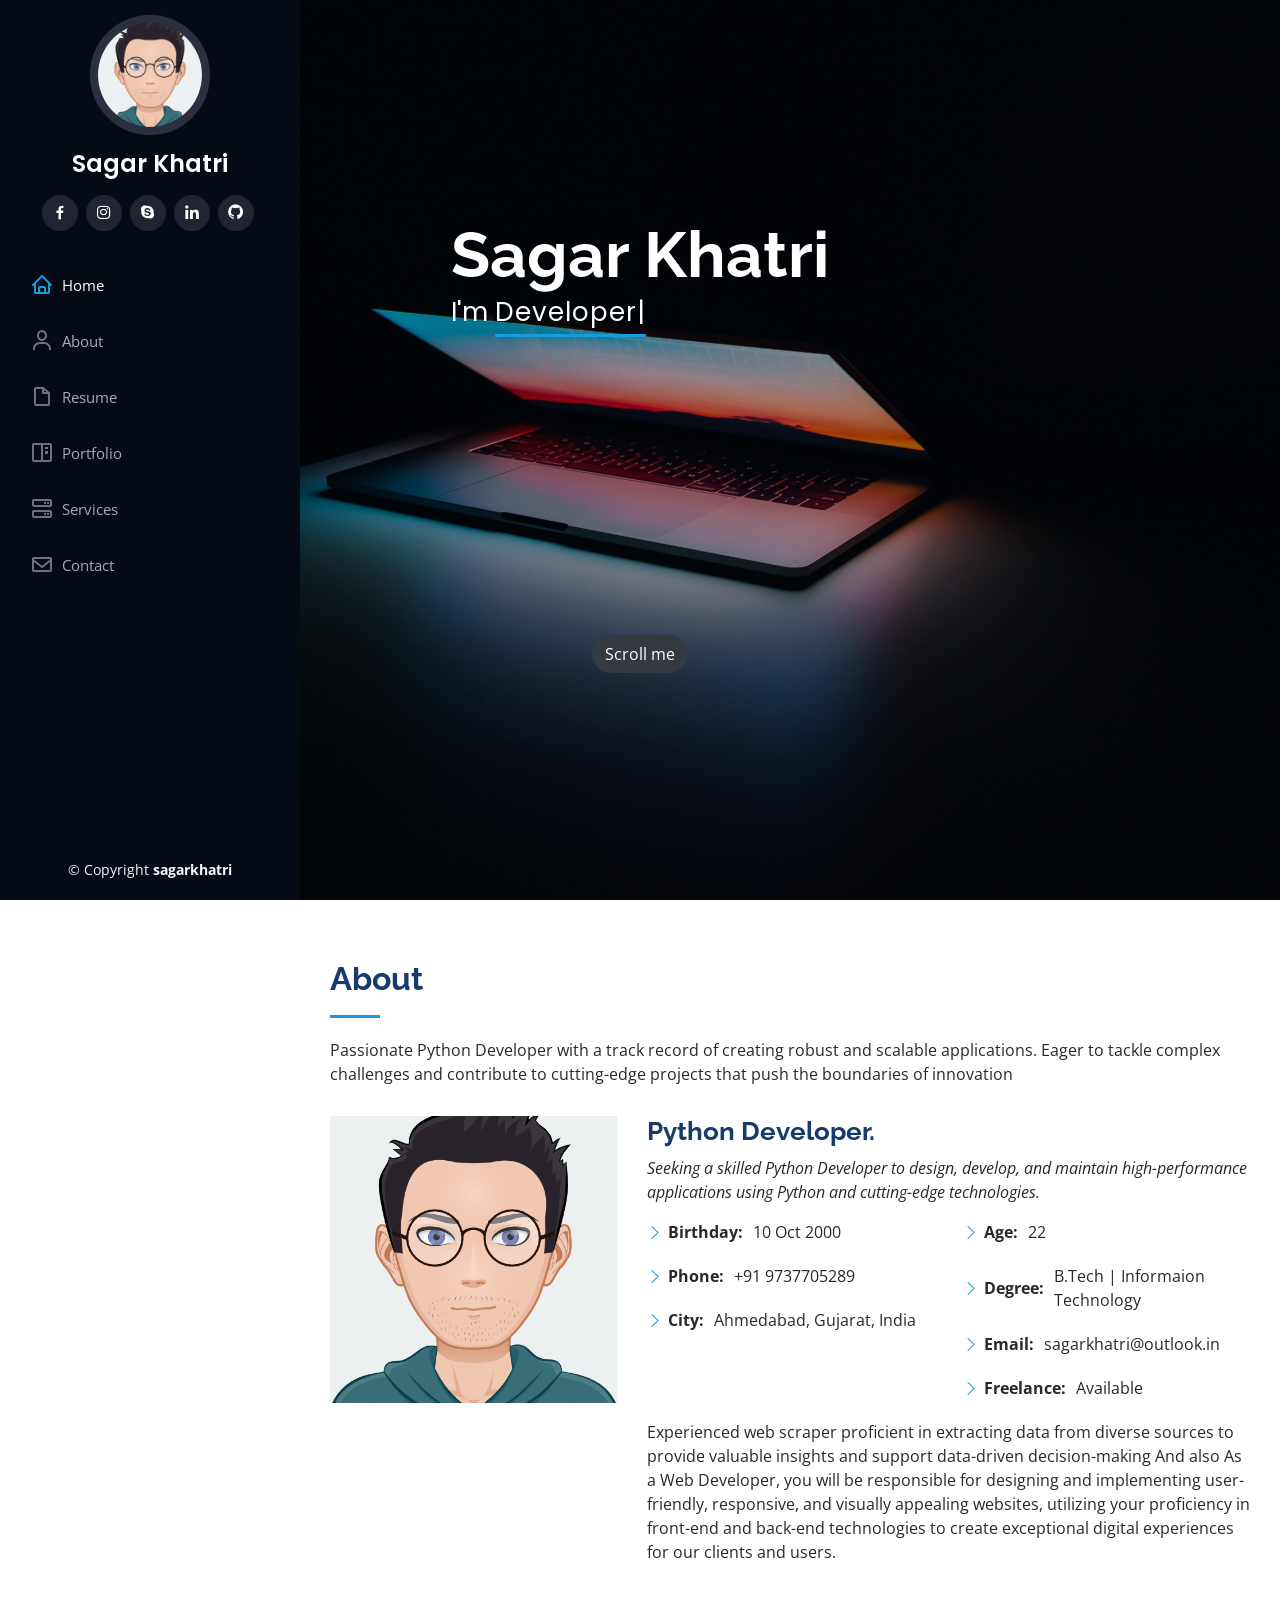
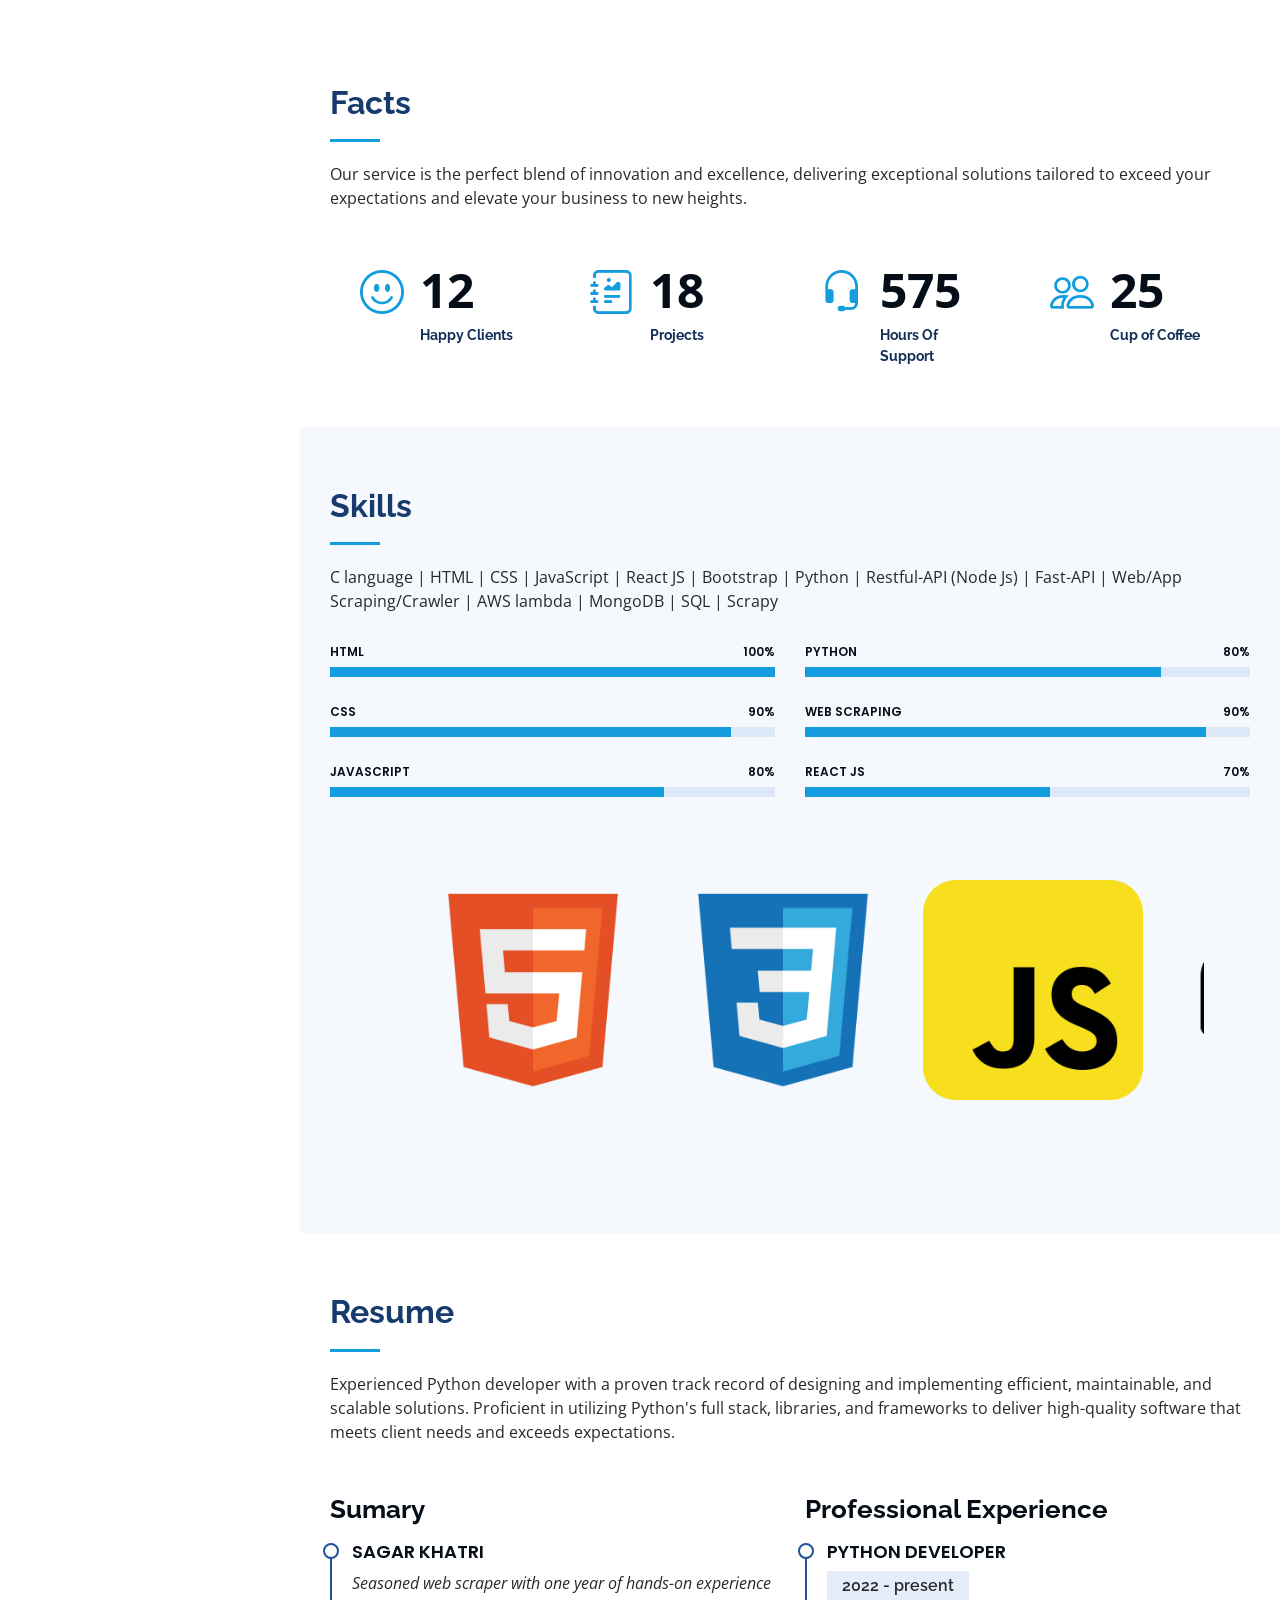
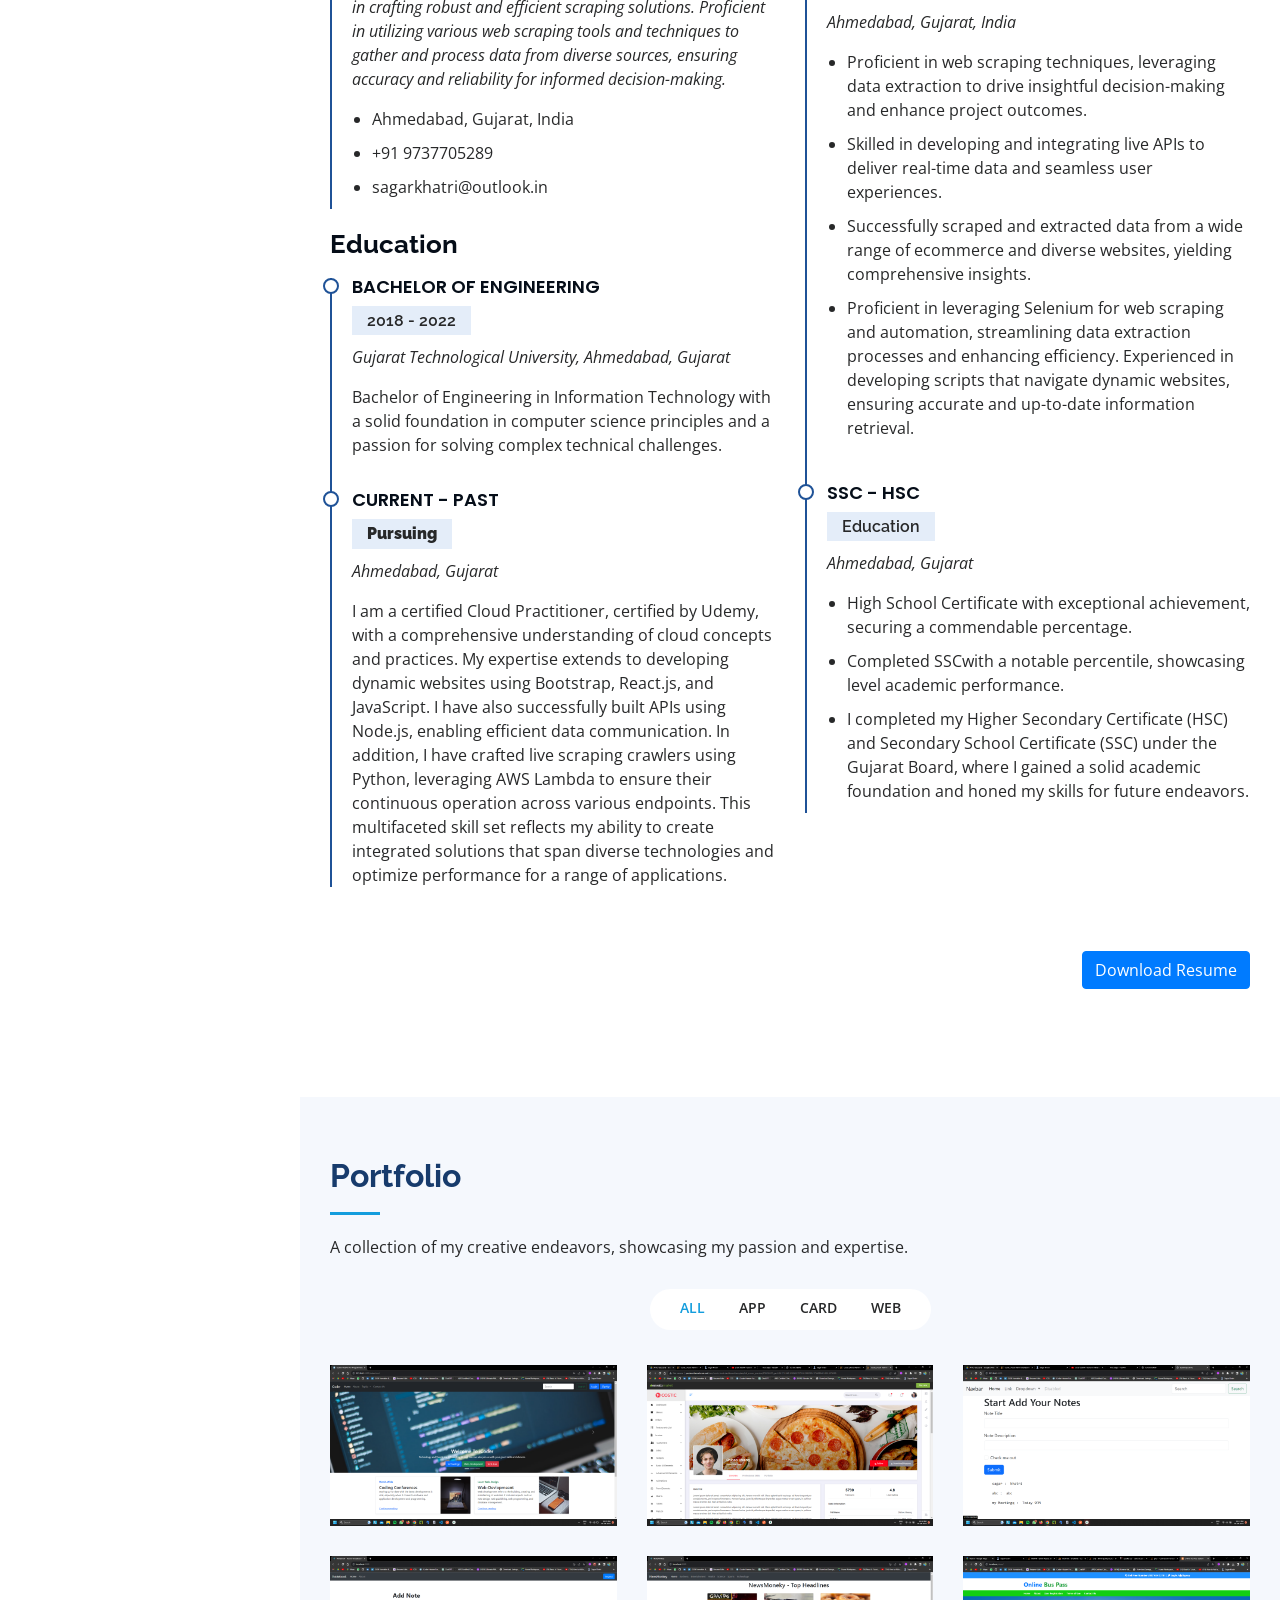
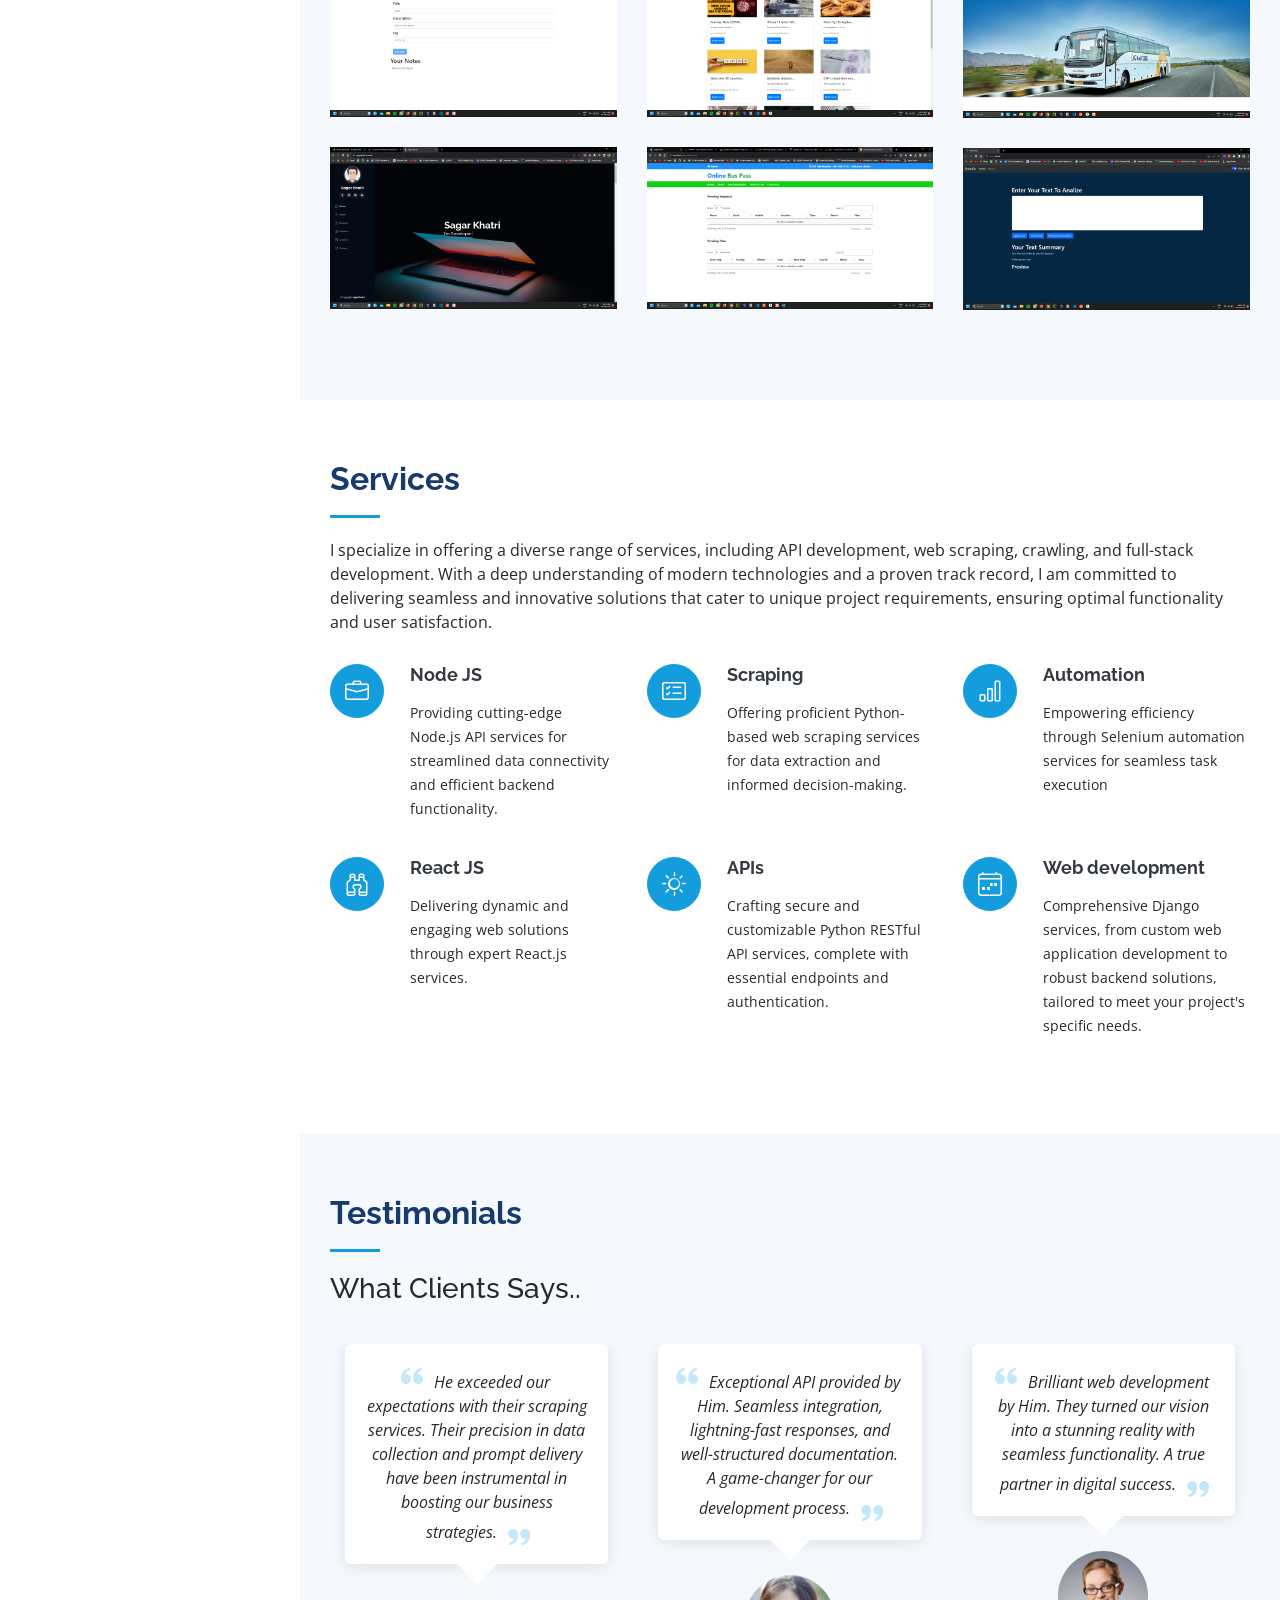
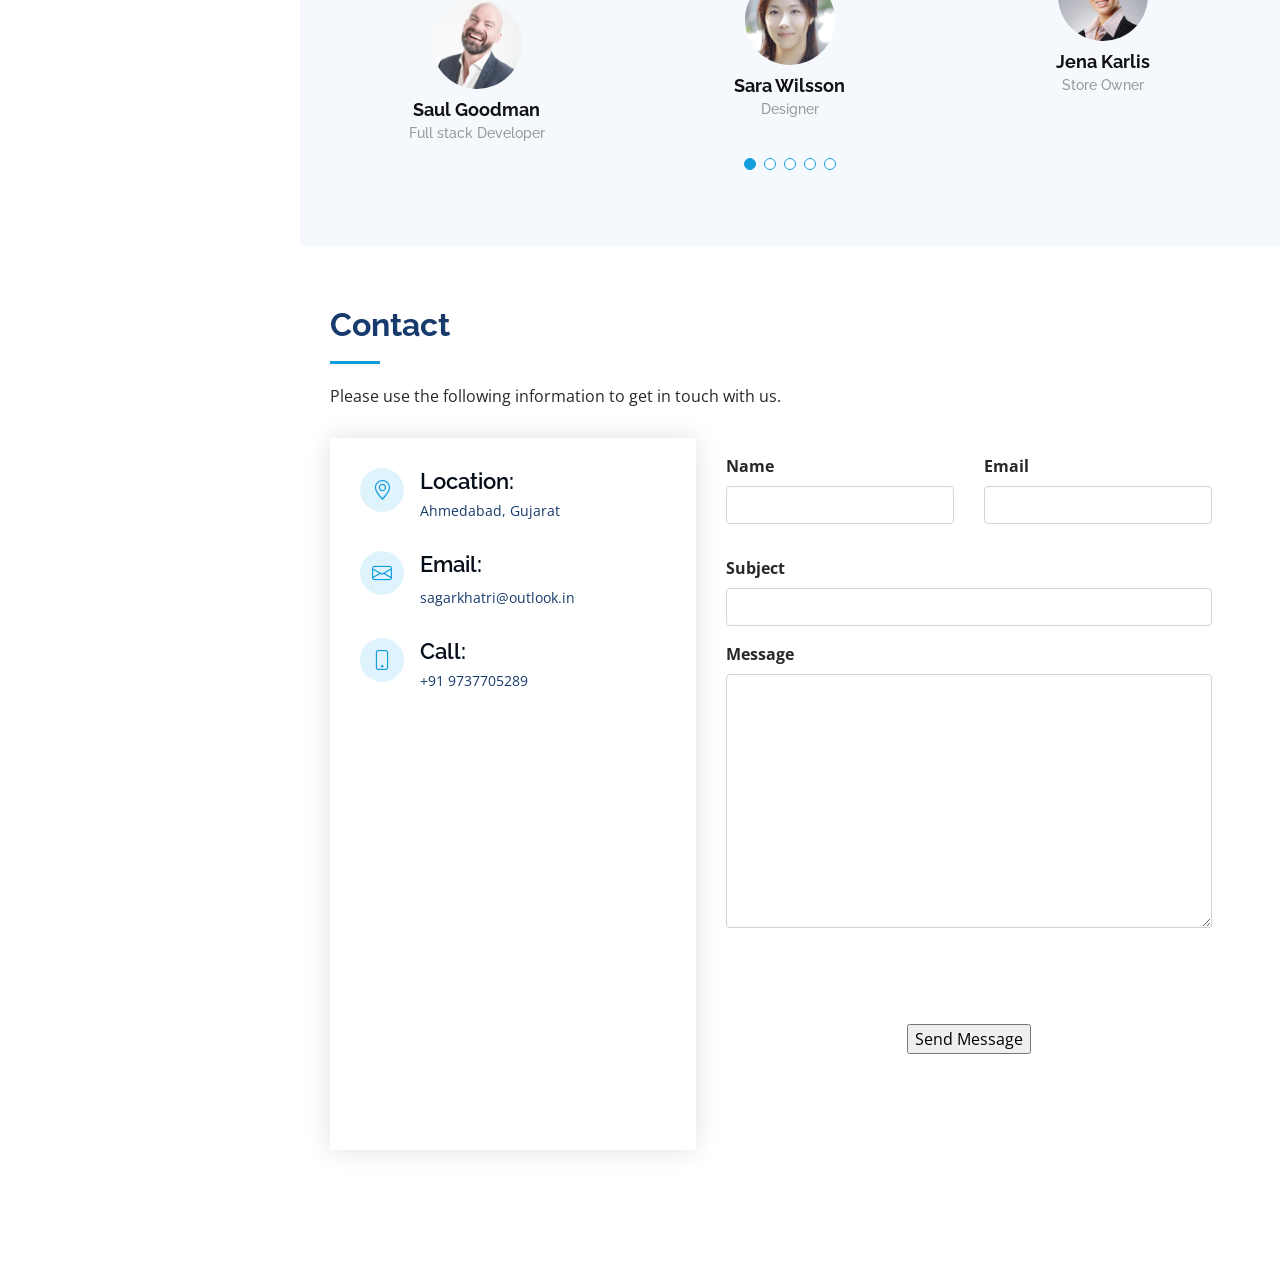
==== commit e68f07c1: "animation edited and reviews updated" ====
--- a/index.html
+++ b/index.html
@@ -730,13 +730,12 @@
               <div class="testimonial-item" data-aos="fade-up">
                 <p>
                   <i class="bx bxs-quote-alt-left quote-icon-left"></i>
-                  Proin iaculis purus consequat sem cure digni ssim donec porttitora entum suscipit rhoncus. Accusantium
-                  quam, ultricies eget id, aliquam eget nibh et. Maecen aliquam, risus at semper.
+                  He exceeded our expectations with their scraping services. Their precision in data collection and prompt delivery have been instrumental in boosting our business strategies.
                   <i class="bx bxs-quote-alt-right quote-icon-right"></i>
                 </p>
                 <img src="assets/img/testimonials/testimonials-1.jpg" class="testimonial-img" alt="">
                 <h3>Saul Goodman</h3>
-                <h4>Ceo &amp; Founder</h4>
+                <h4>Full stack Developer</h4>
               </div>
             </div><!-- End testimonial item -->
 
@@ -744,8 +743,7 @@
               <div class="testimonial-item" data-aos="fade-up" data-aos-delay="100">
                 <p>
                   <i class="bx bxs-quote-alt-left quote-icon-left"></i>
-                  Export tempor illum tamen malis malis eram quae irure esse labore quem cillum quid cillum eram malis
-                  quorum velit fore eram velit sunt aliqua noster fugiat irure amet legam anim culpa.
+                  Exceptional API provided by Him. Seamless integration, lightning-fast responses, and well-structured documentation. A game-changer for our development process.
                   <i class="bx bxs-quote-alt-right quote-icon-right"></i>
                 </p>
                 <img src="assets/img/testimonials/testimonials-2.jpg" class="testimonial-img" alt="">
@@ -758,8 +756,7 @@
               <div class="testimonial-item" data-aos="fade-up" data-aos-delay="200">
                 <p>
                   <i class="bx bxs-quote-alt-left quote-icon-left"></i>
-                  Enim nisi quem export duis labore cillum quae magna enim sint quorum nulla quem veniam duis minim
-                  tempor labore quem eram duis noster aute amet eram fore quis sint minim.
+                  Brilliant web development by Him. They turned our vision into a stunning reality with seamless functionality. A true partner in digital success.
                   <i class="bx bxs-quote-alt-right quote-icon-right"></i>
                 </p>
                 <img src="assets/img/testimonials/testimonials-3.jpg" class="testimonial-img" alt="">
@@ -772,8 +769,7 @@
               <div class="testimonial-item" data-aos="fade-up" data-aos-delay="300">
                 <p>
                   <i class="bx bxs-quote-alt-left quote-icon-left"></i>
-                  Fugiat enim eram quae cillum dolore dolor amet nulla culpa multos export minim fugiat minim velit
-                  minim dolor enim duis veniam ipsum anim magna sunt elit fore quem dolore labore illum veniam.
+                  Impeccable React front-end work by Him. The user interface is sleek, interactive, and flawlessly responsive. Our users love the modern experience!
                   <i class="bx bxs-quote-alt-right quote-icon-right"></i>
                 </p>
                 <img src="assets/img/testimonials/testimonials-4.jpg" class="testimonial-img" alt="">
@@ -786,13 +782,12 @@
               <div class="testimonial-item" data-aos="fade-up" data-aos-delay="400">
                 <p>
                   <i class="bx bxs-quote-alt-left quote-icon-left"></i>
-                  Quis quorum aliqua sint quem legam fore sunt eram irure aliqua veniam tempor noster veniam enim culpa
-                  labore duis sunt culpa nulla illum cillum fugiat legam esse veniam culpa fore nisi cillum quid.
+                  Mindblown by his implementation of AWS Lambda. Our processes are now executed with unmatched efficiency, and the cost savings are incredible. A game-changing solution!
                   <i class="bx bxs-quote-alt-right quote-icon-right"></i>
                 </p>
                 <img src="assets/img/testimonials/testimonials-5.jpg" class="testimonial-img" alt="">
                 <h3>John Larson</h3>
-                <h4>Entrepreneur</h4>
+                <h4>Frontend Developer</h4>
               </div>
             </div><!-- End testimonial item -->
 
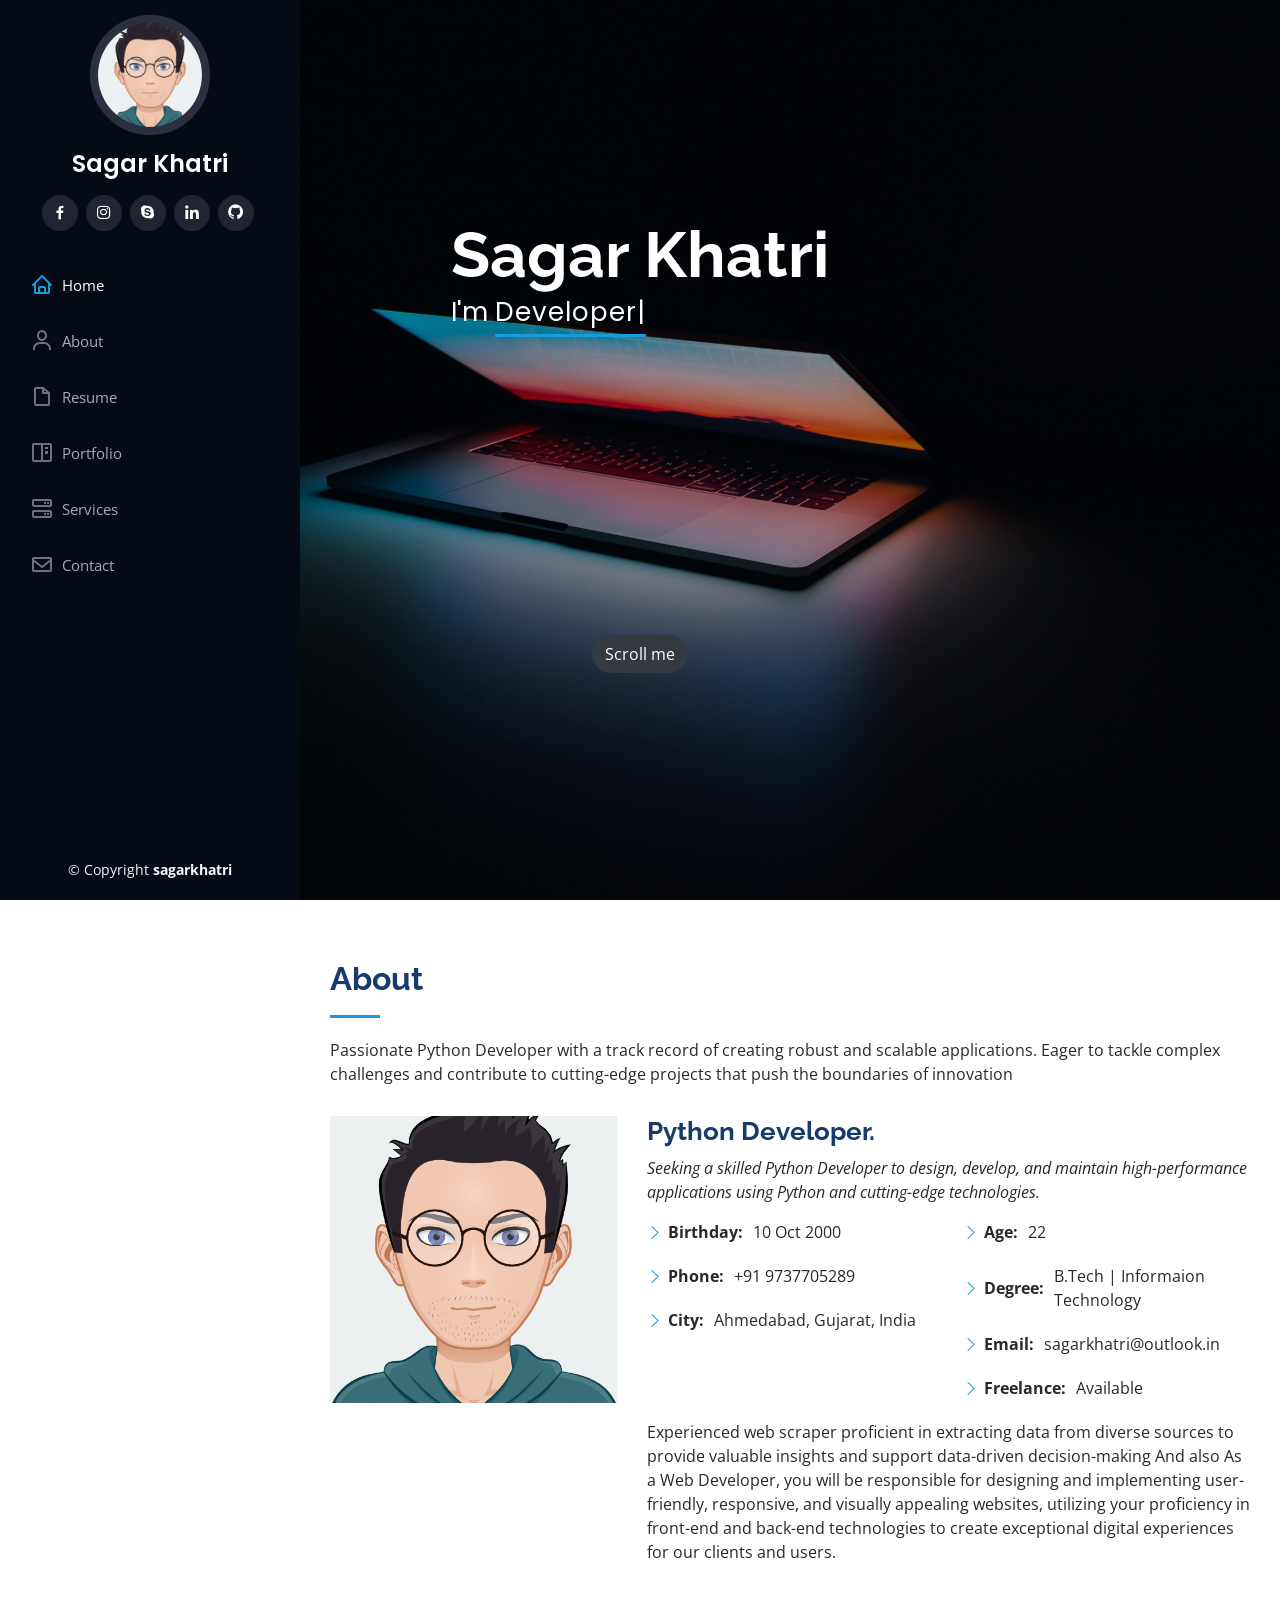
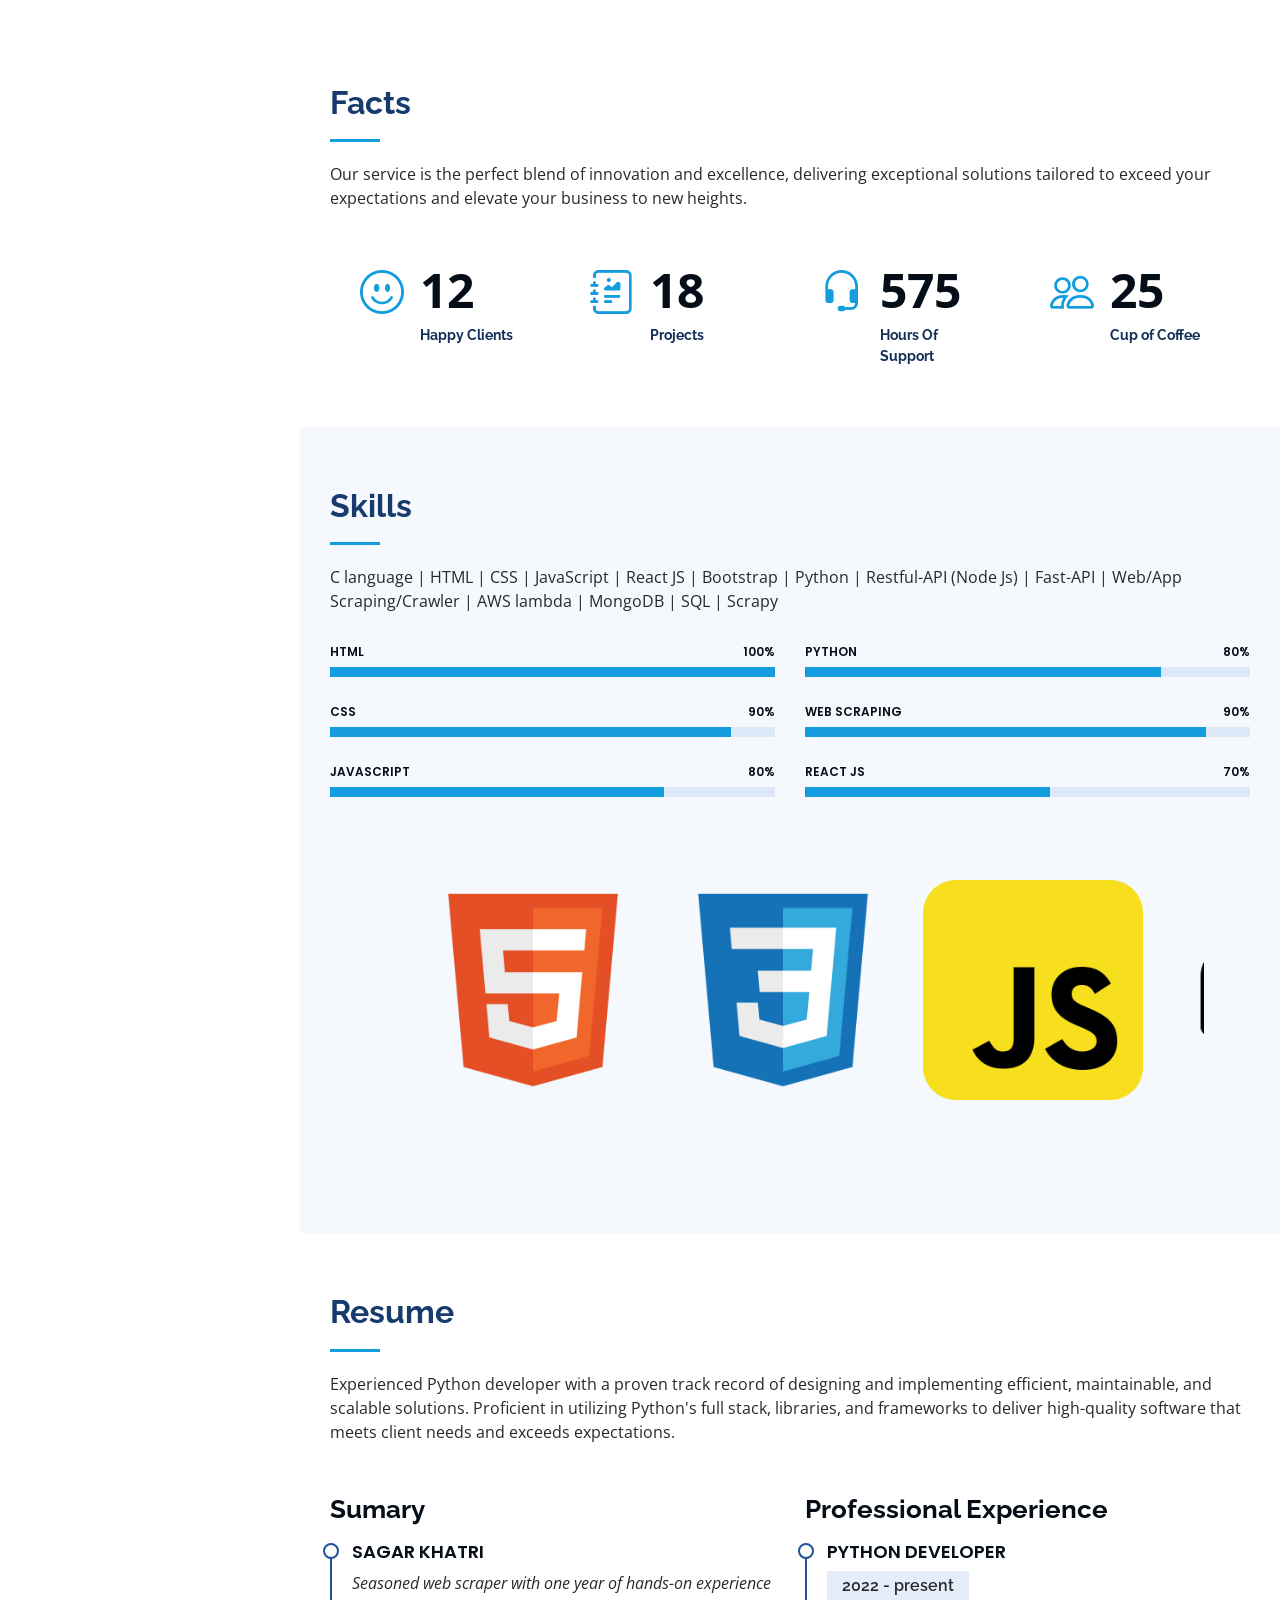
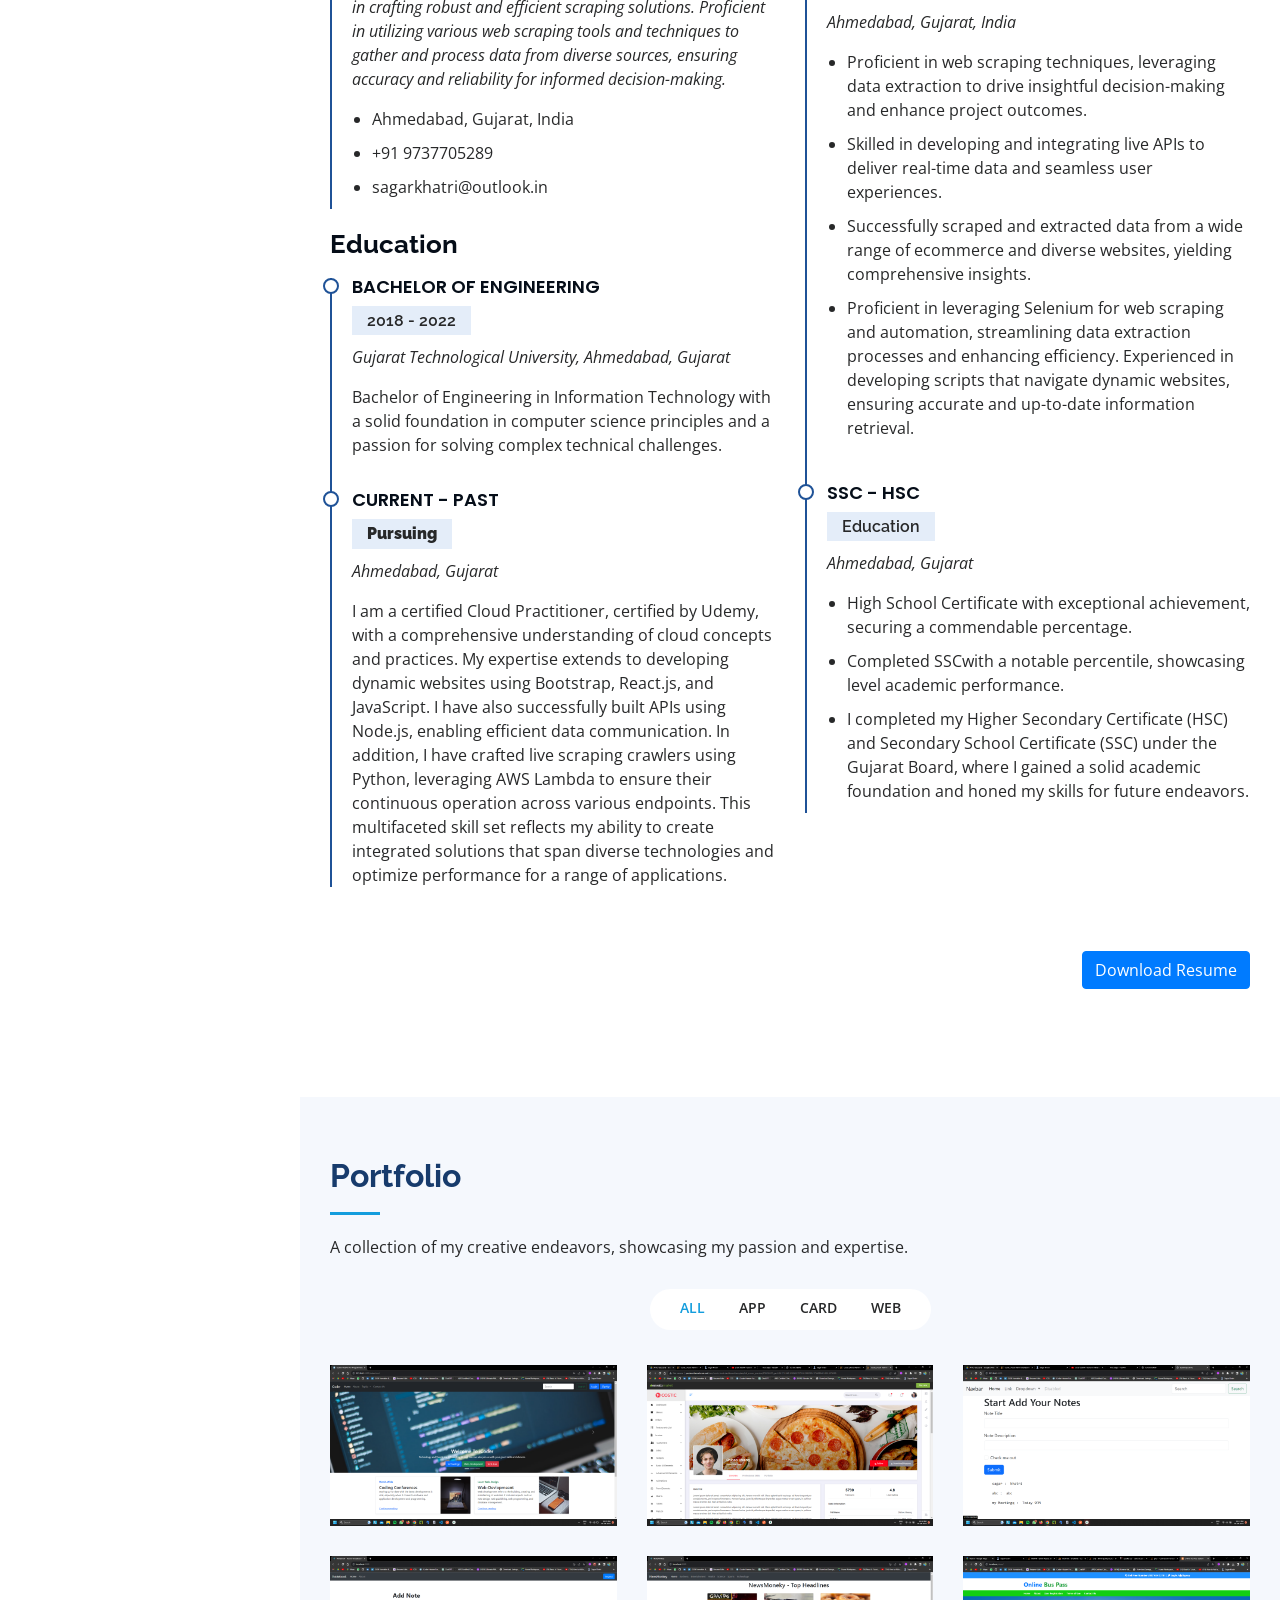
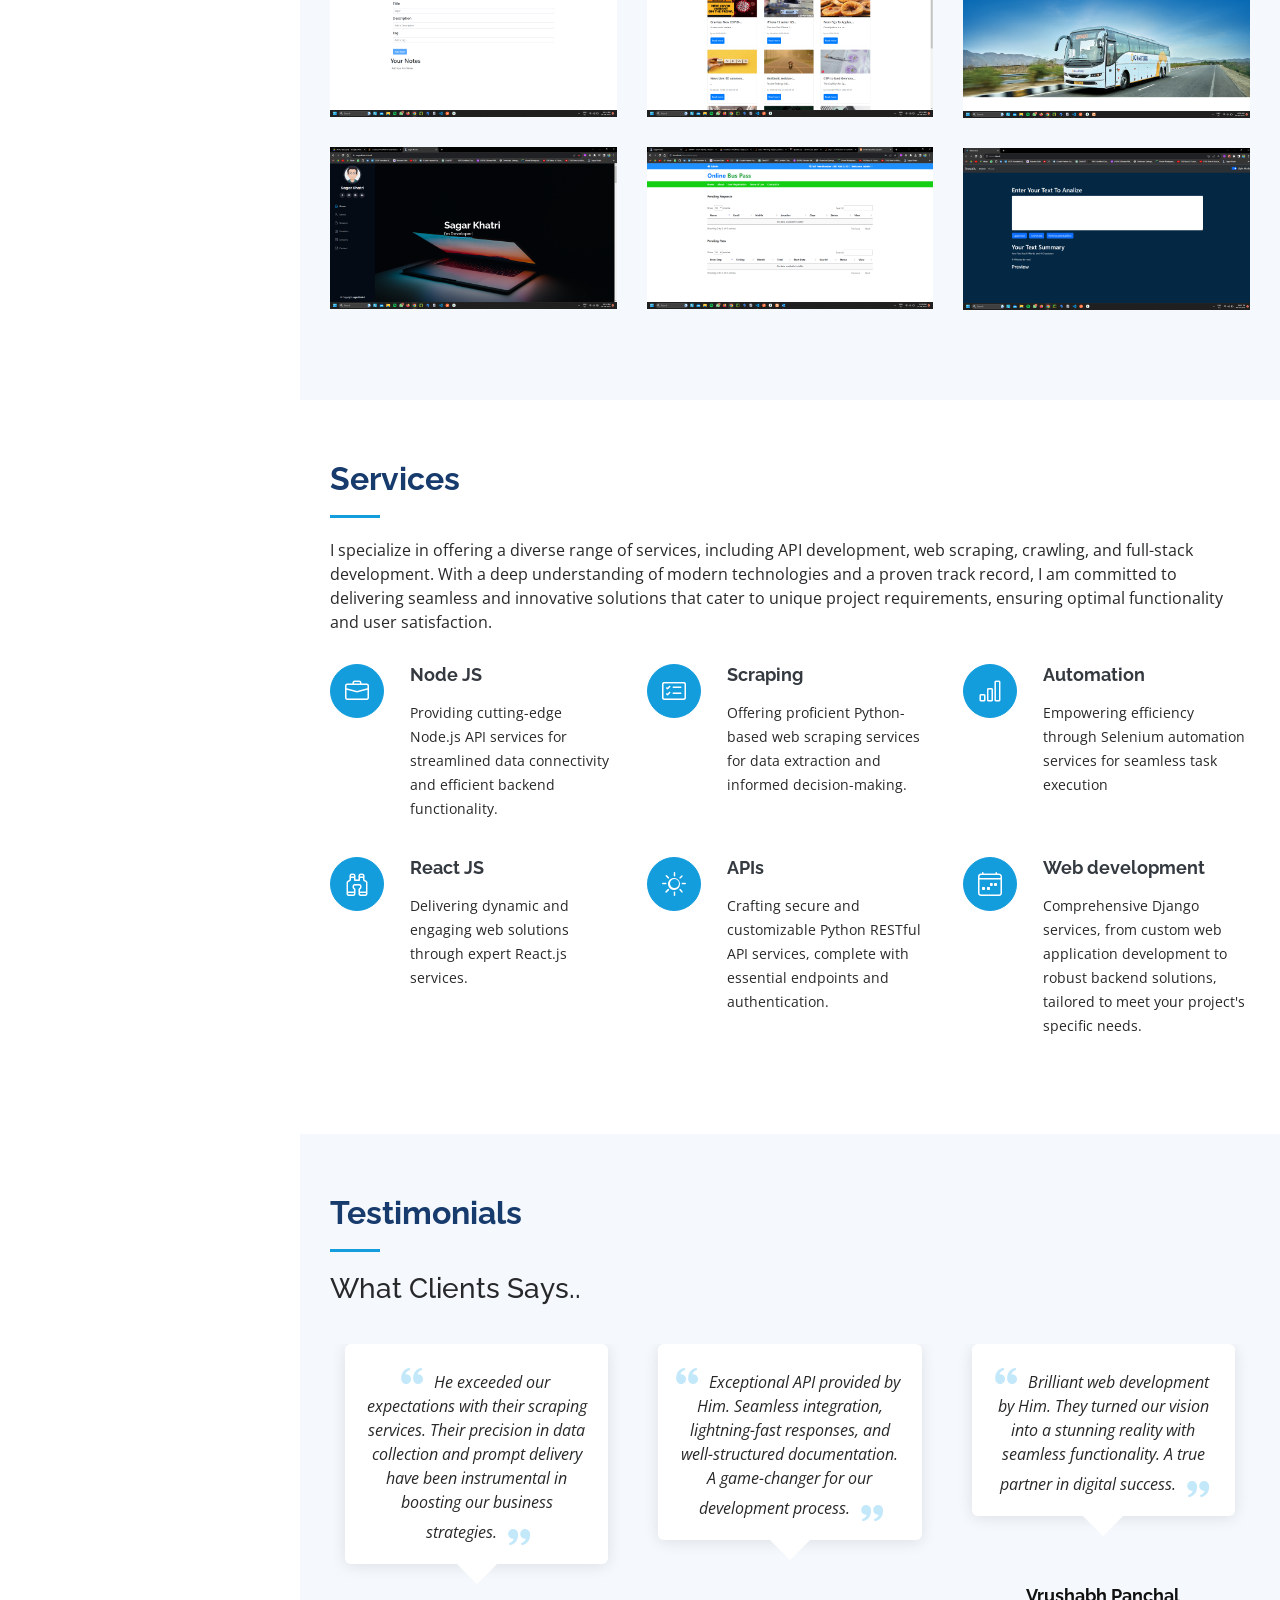
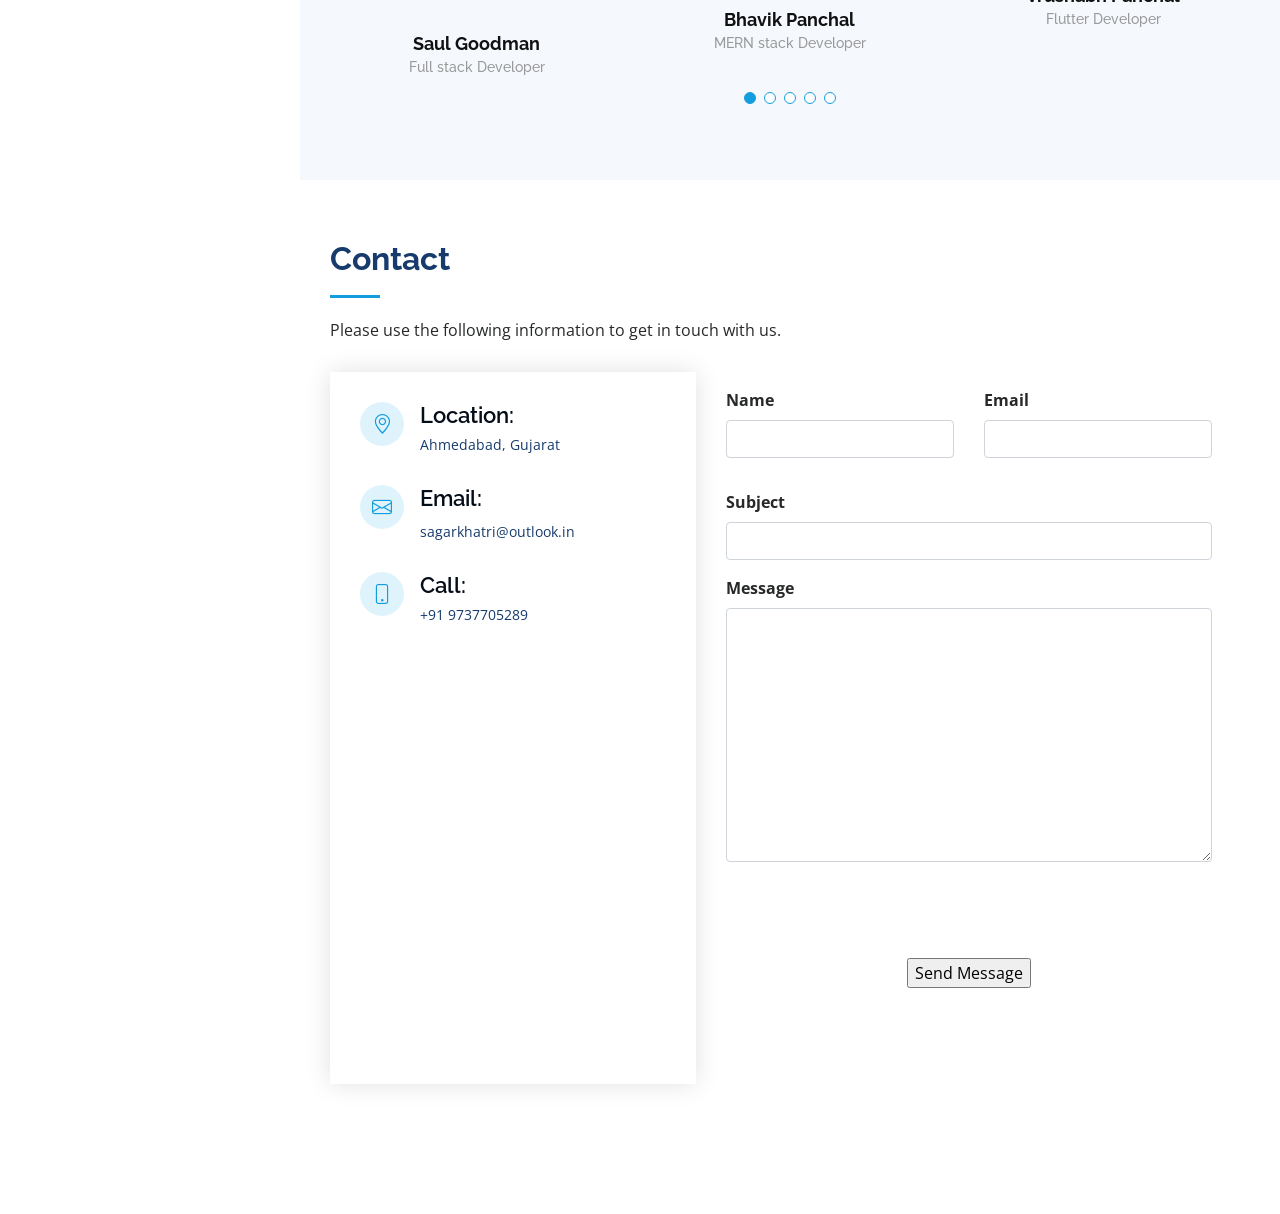
==== commit 41add8b8: "animation edited and reviews updated" ====
--- a/index.html
+++ b/index.html
@@ -733,7 +733,7 @@
                   He exceeded our expectations with their scraping services. Their precision in data collection and prompt delivery have been instrumental in boosting our business strategies.
                   <i class="bx bxs-quote-alt-right quote-icon-right"></i>
                 </p>
-                <img src="assets/img/testimonials/testimonials-1.jpg" class="testimonial-img" alt="">
+                <img src="https://cdn.pixabay.com/photo/2015/10/05/22/37/blank-profile-picture-973460_1280.png" class="testimonial-img" alt="">
                 <h3>Saul Goodman</h3>
                 <h4>Full stack Developer</h4>
               </div>
@@ -746,9 +746,9 @@
                   Exceptional API provided by Him. Seamless integration, lightning-fast responses, and well-structured documentation. A game-changer for our development process.
                   <i class="bx bxs-quote-alt-right quote-icon-right"></i>
                 </p>
-                <img src="assets/img/testimonials/testimonials-2.jpg" class="testimonial-img" alt="">
-                <h3>Sara Wilsson</h3>
-                <h4>Designer</h4>
+                <img src="https://cdn.pixabay.com/photo/2015/10/05/22/37/blank-profile-picture-973460_1280.png" class="testimonial-img" alt="">
+                <h3>Bhavik Panchal</h3>
+                <h4>MERN stack Developer</h4>
               </div>
             </div><!-- End testimonial item -->
 
@@ -759,9 +759,9 @@
                   Brilliant web development by Him. They turned our vision into a stunning reality with seamless functionality. A true partner in digital success.
                   <i class="bx bxs-quote-alt-right quote-icon-right"></i>
                 </p>
-                <img src="assets/img/testimonials/testimonials-3.jpg" class="testimonial-img" alt="">
-                <h3>Jena Karlis</h3>
-                <h4>Store Owner</h4>
+                <img src="https://cdn.pixabay.com/photo/2015/10/05/22/37/blank-profile-picture-973460_1280.png" class="testimonial-img" alt="">
+                <h3>Vrushabh Panchal</h3>
+                <h4>Flutter Developer</h4>
               </div>
             </div><!-- End testimonial item -->
 
@@ -772,9 +772,9 @@
                   Impeccable React front-end work by Him. The user interface is sleek, interactive, and flawlessly responsive. Our users love the modern experience!
                   <i class="bx bxs-quote-alt-right quote-icon-right"></i>
                 </p>
-                <img src="assets/img/testimonials/testimonials-4.jpg" class="testimonial-img" alt="">
-                <h3>Matt Brandon</h3>
-                <h4>Freelancer</h4>
+                <img src="https://cdn.pixabay.com/photo/2015/10/05/22/37/blank-profile-picture-973460_1280.png" class="testimonial-img" alt="">
+                <h3>Meet Patel</h3>
+                <h4>PHP .Net Developer</h4>
               </div>
             </div><!-- End testimonial item -->
 
@@ -785,8 +785,8 @@
                   Mindblown by his implementation of AWS Lambda. Our processes are now executed with unmatched efficiency, and the cost savings are incredible. A game-changing solution!
                   <i class="bx bxs-quote-alt-right quote-icon-right"></i>
                 </p>
-                <img src="assets/img/testimonials/testimonials-5.jpg" class="testimonial-img" alt="">
-                <h3>John Larson</h3>
+                <img src="https://cdn.pixabay.com/photo/2015/10/05/22/37/blank-profile-picture-973460_1280.png" class="testimonial-img" alt="">
+                <h3>Sarthak Modi</h3>
                 <h4>Frontend Developer</h4>
               </div>
             </div><!-- End testimonial item -->
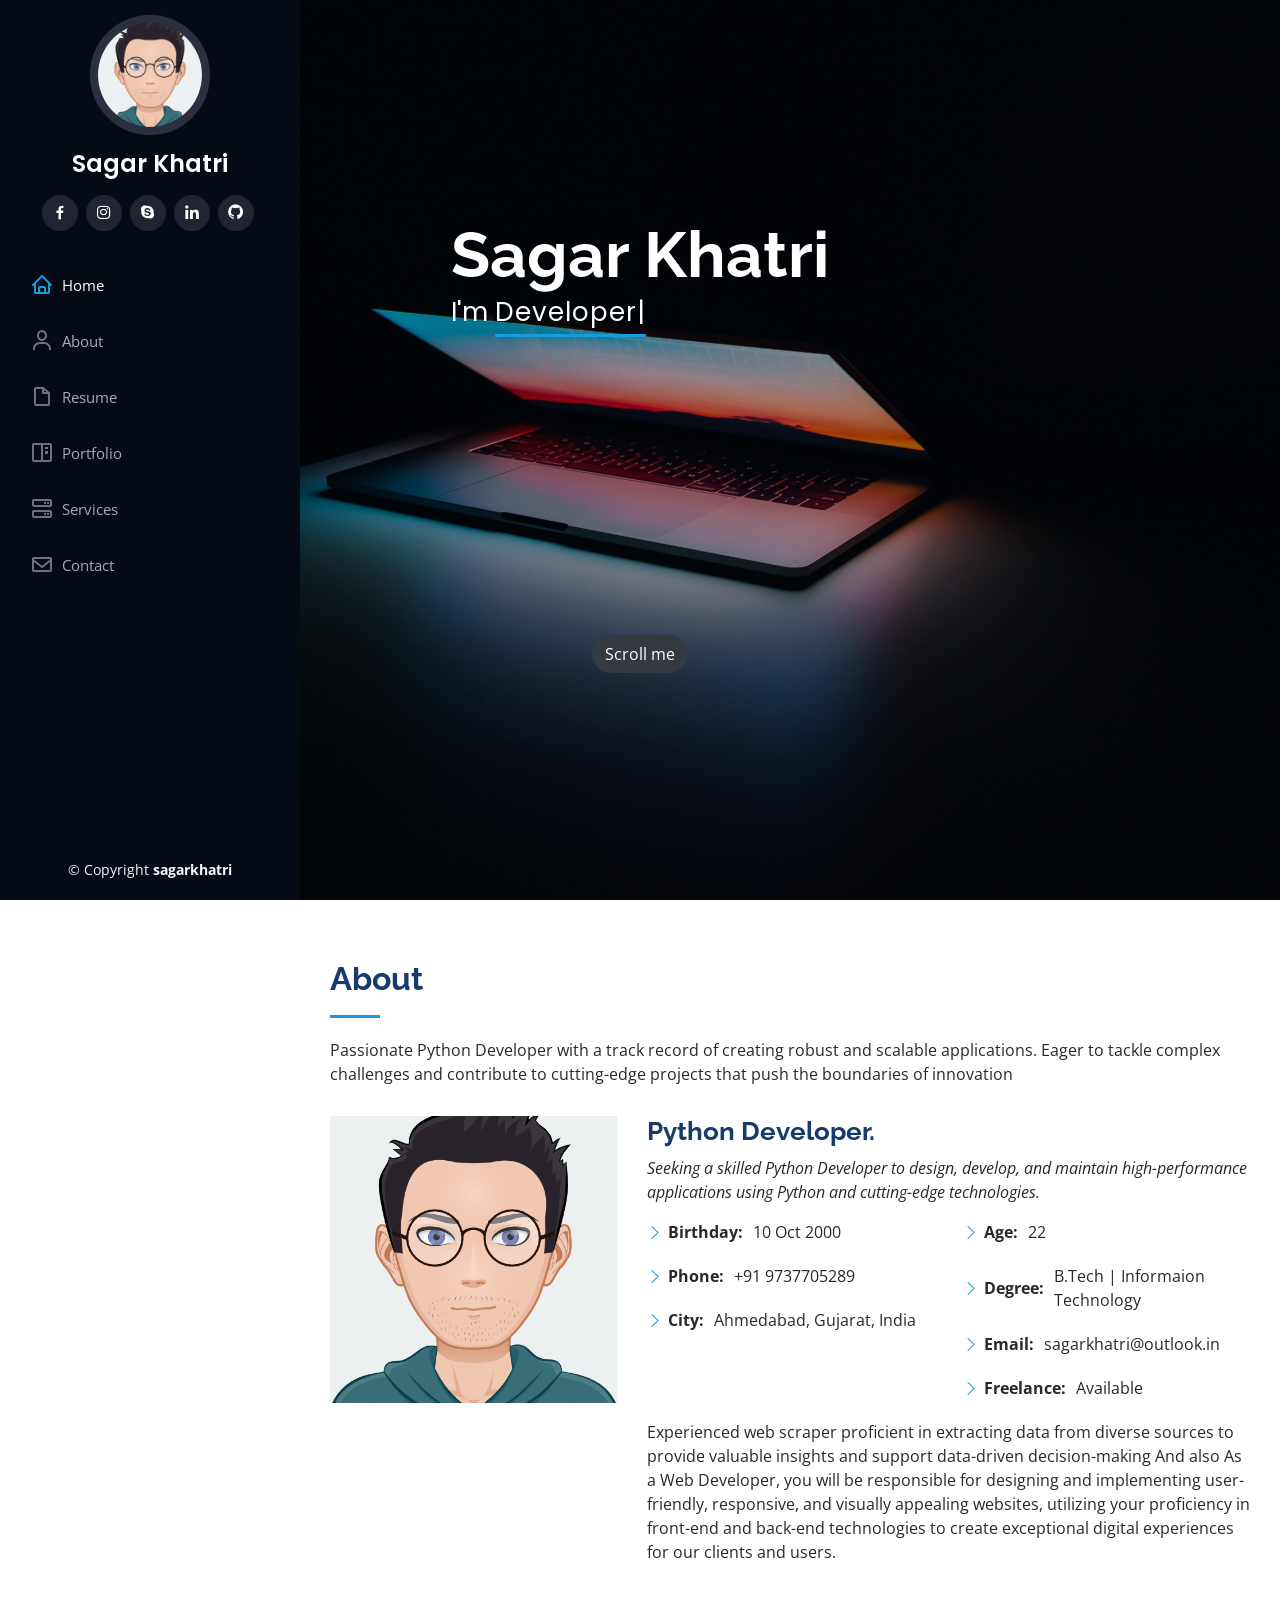
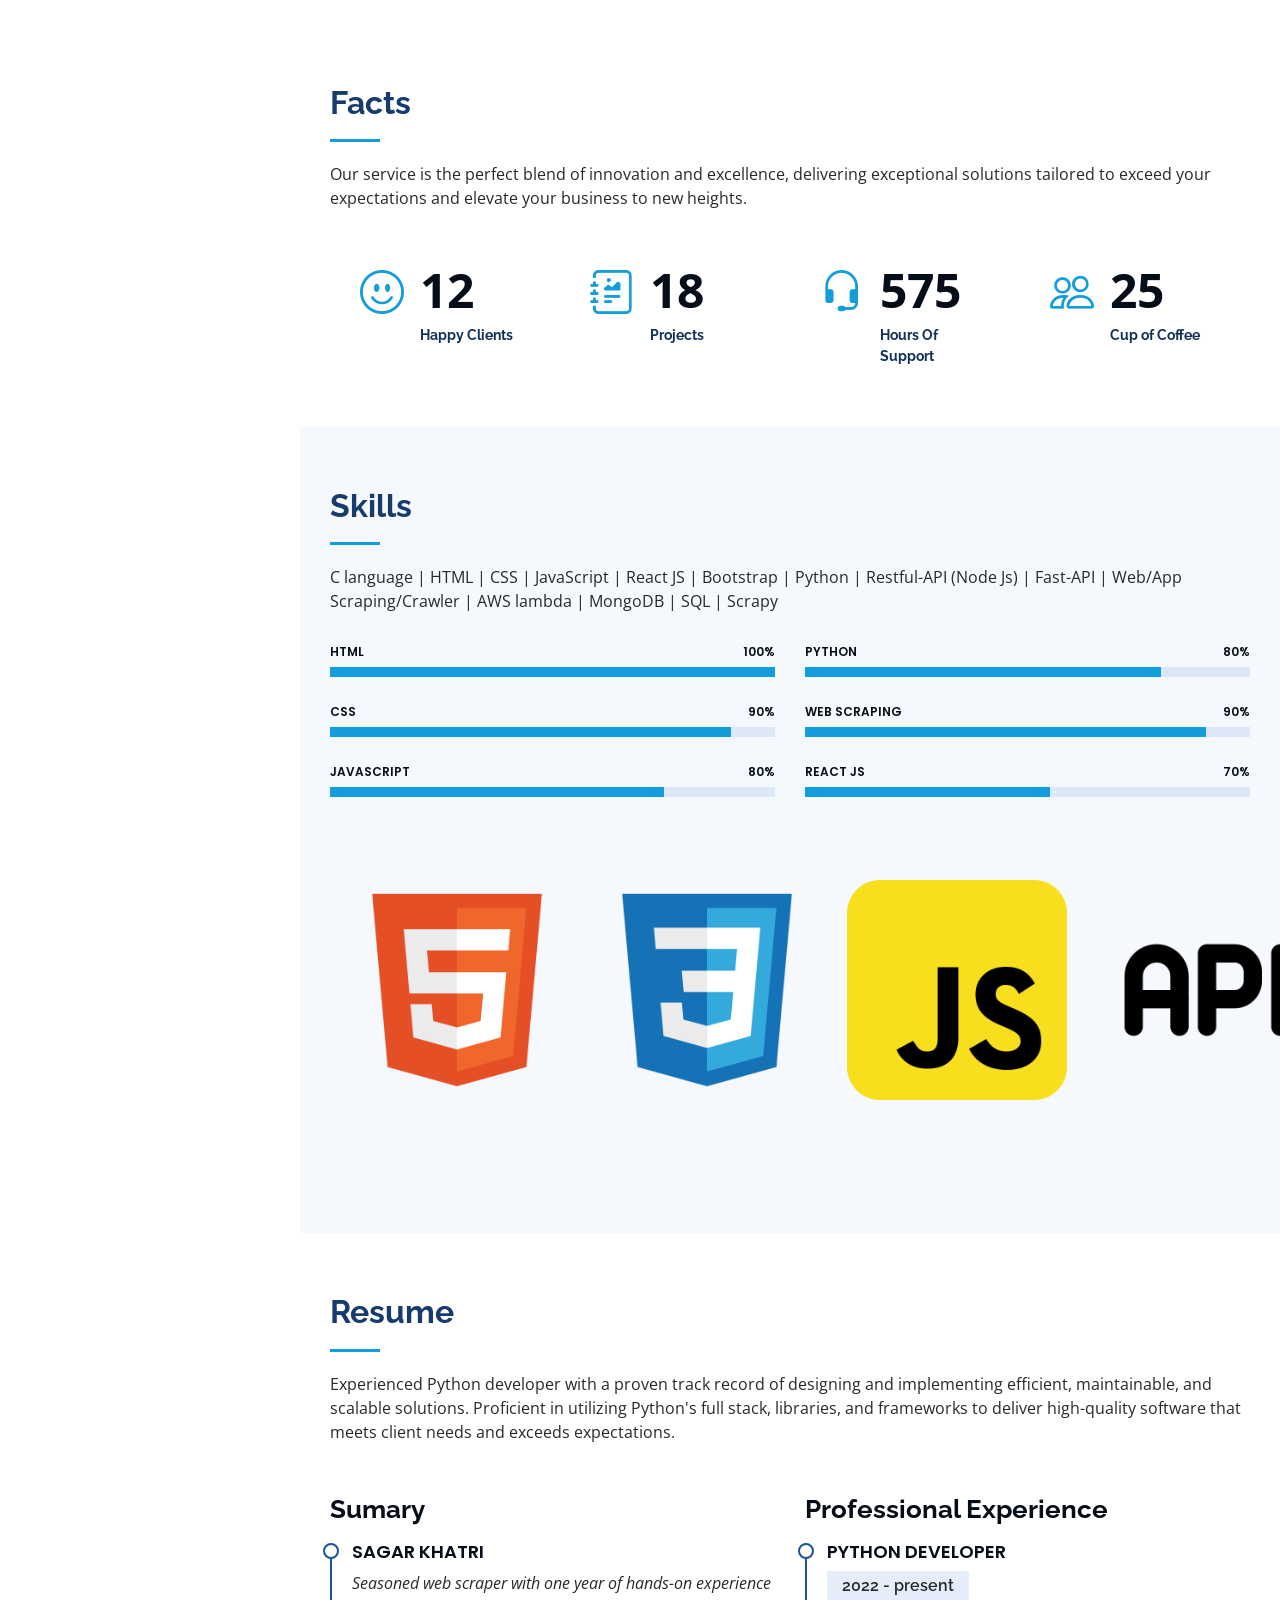
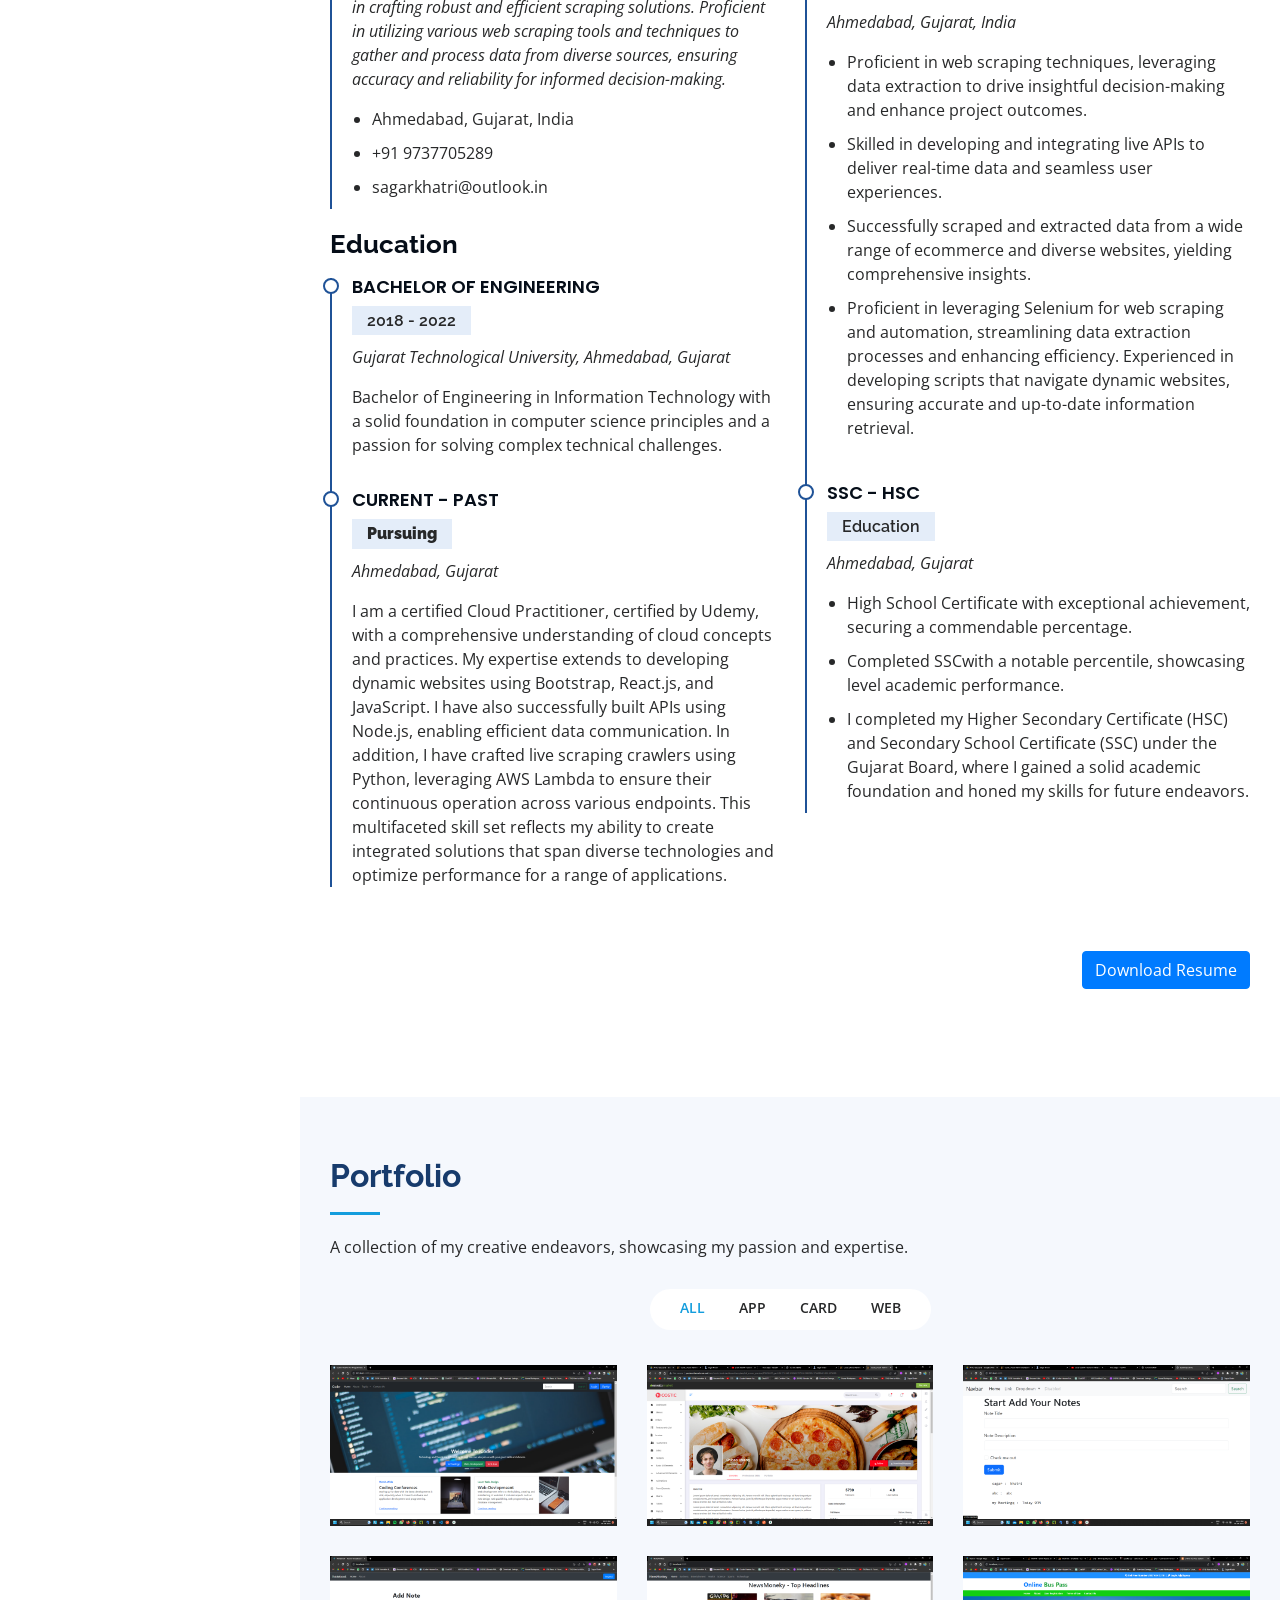
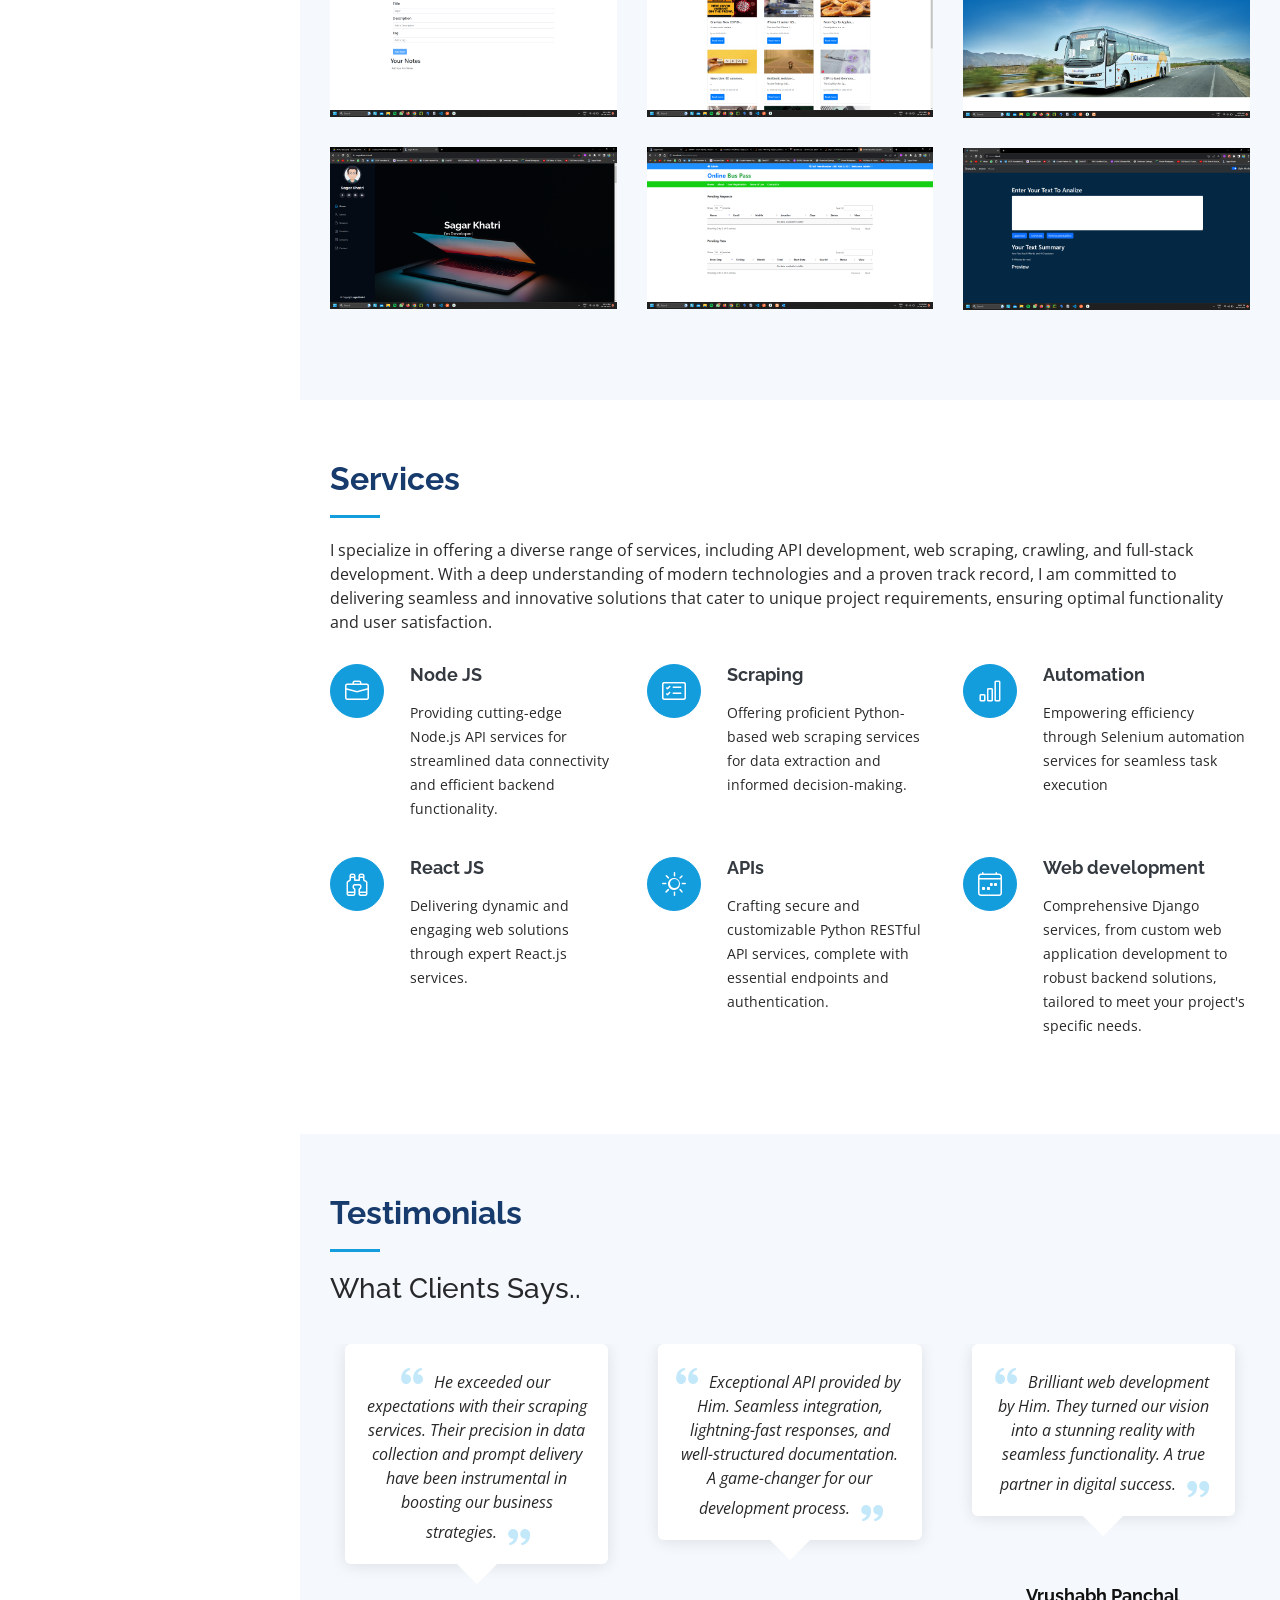
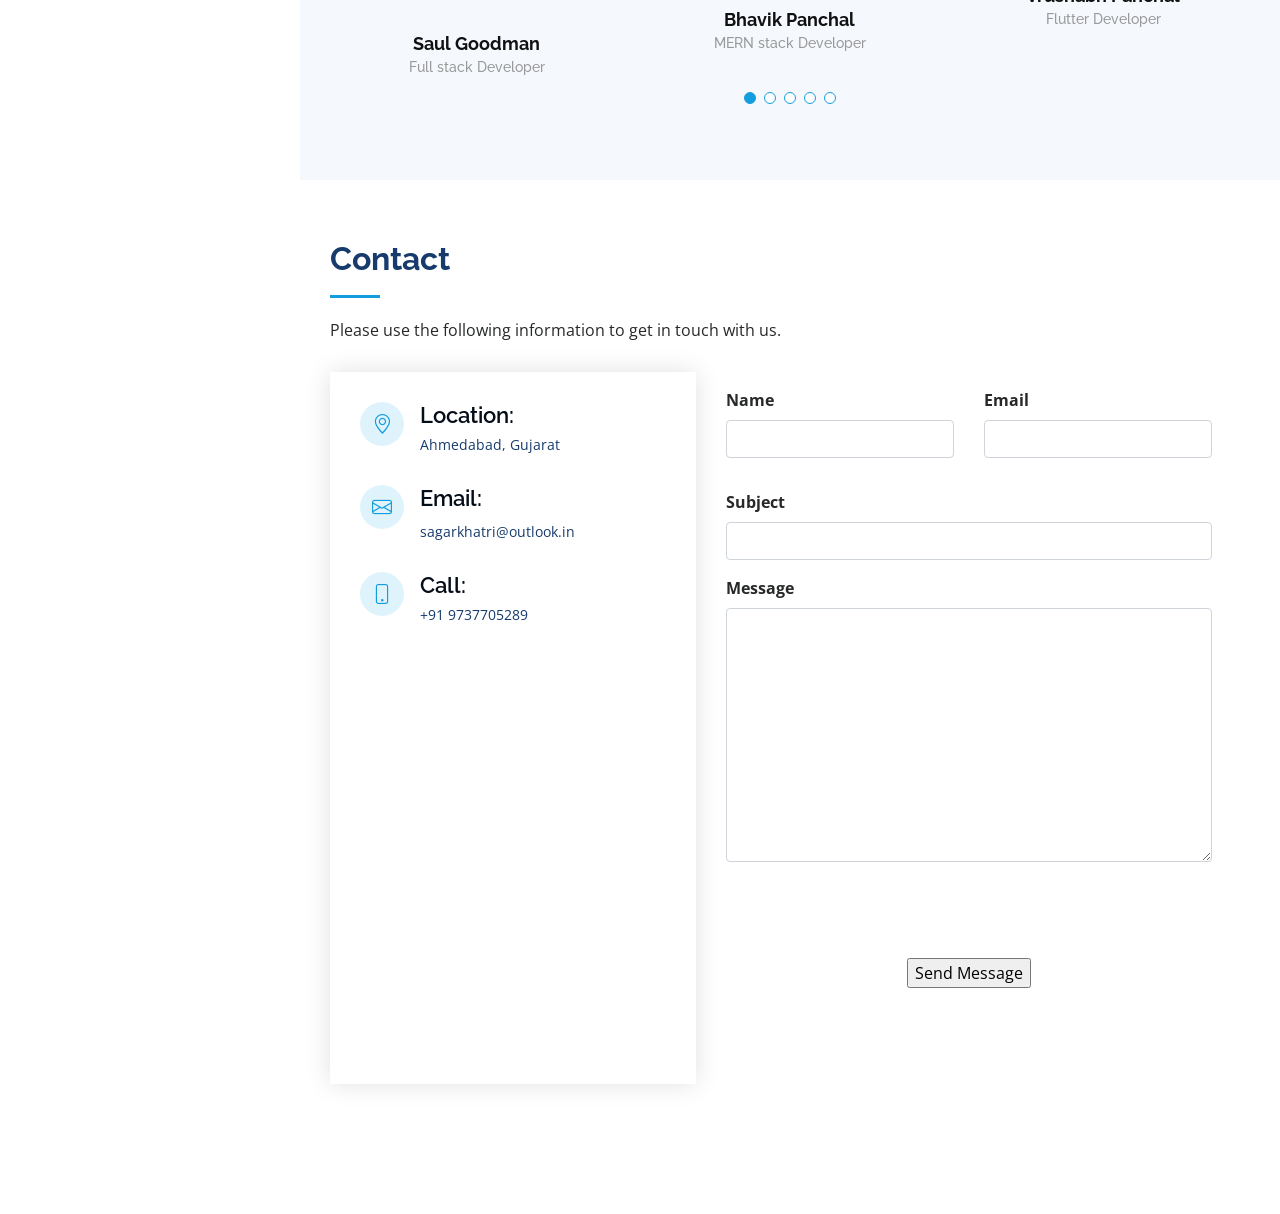
==== commit cc8bdd85: "animation edited and reviews updated" ====
--- a/index.html
+++ b/index.html
@@ -92,9 +92,10 @@
       transition: transform 1s;
     }
 
-    .skillContent:hover{
+    .skillContent:hover {
       transform: translateZ(20px);
     }
+
     .skillcont {
       display: flex;
       justify-content: center;
@@ -103,8 +104,8 @@
     .article {
       display: flex;
       /* width: 200%; */
-      
-      
+
+
     }
 
 
@@ -112,7 +113,7 @@
       display: flex;
       width: 100%;
       animation: scroll 30s linear infinite;
-      
+
     }
 
     .animationli {
@@ -124,11 +125,11 @@
       perspective: 100px;
     }
 
-    .animationdiv{
+    .animationdiv {
       height: 350px;
       margin: auto;
       position: relative;
-      width:90%;
+      width: 100%;
       display: grid;
       place-items: center;
       overflow: hidden;
@@ -408,39 +409,39 @@
 
         <!-- section> -->
 
-        <div class="animationdiv">
-      
-            <ul class="animationul">
-              <div class="animationli"><img  src="/logos/html.png" alt="HTML" class="skillContent"></div>
-              <div class="animationli"><img  src="/logos/css.png" alt="CSS" class="skillContent"></div>
-              <div class="animationli"><img  src="/logos/javascript.png" alt="JavaScript" class="skillContent"></div>
-              <div class="animationli"><img  src="/logos/api.png" alt="api" class="skillContent"></div>
-              <div class="animationli"><img  src="logos/python.png" alt="Python" class="skillContent"></div>
-              <div class="animationli"><img  src="/logos/nodejs.png" alt="nodejs" class="skillContent"></div>
-              <div class="animationli"><img  src="logos/reactjs.png" alt="reactjs" class="skillContent"></div>
-              <div class="animationli"><img  src="/logos/mongodb.png" alt="MongoDB" class="skillContent"></div>
-              <div class="animationli"><img  src="/logos/mysql.png" alt="mysql" class="skillContent"></div>
-              <div class="animationli"><img  src="/logos/git.png" alt="git" class="skillContent"></div>
-              <div class="animationli"><img  src="/logos/bootstrap.png" alt="bootstrap" class="skillContent"></div>
-              <div class="animationli"><img  src="/logos/aws-lambda.png" alt="awslambda" class="skillContent"></div>
-              <div class="animationli"><img  src="/logos/html.png" alt="HTML" class="skillContent"></div>
-              <div class="animationli"><img  src="/logos/css.png" alt="CSS" class="skillContent"></div>
-              <div class="animationli"><img  src="/logos/javascript.png" alt="JavaScript" class="skillContent"></div>
-              <div class="animationli"><img  src="/logos/api.png" alt="api" class="skillContent"></div>
-              <div class="animationli"><img  src="logos/python.png" alt="Python" class="skillContent"></div>
-              <div class="animationli"><img  src="/logos/nodejs.png" alt="nodejs" class="skillContent"></div>
-              <div class="animationli"><img  src="logos/reactjs.png" alt="reactjs" class="skillContent"></div>
-              <div class="animationli"><img  src="/logos/mongodb.png" alt="MongoDB" class="skillContent"></div>
-              <div class="animationli"><img  src="/logos/mysql.png" alt="mysql" class="skillContent"></div>
-              <div class="animationli"><img  src="/logos/git.png" alt="git" class="skillContent"></div>
-              <div class="animationli"><img  src="/logos/bootstrap.png" alt="bootstrap" class="skillContent"></div>
-              <div class="animationli"><img  src="/logos/aws-lambda.png" alt="awslambda" class="skillContent"></div>
-            </ul>
-          </div>
-  
+        
+      </div>
+      <div class="animationdiv">
+
+        <ul class="animationul">
+          <div class="animationli"><img src="/logos/html.png" alt="HTML" class="skillContent"></div>
+          <div class="animationli"><img src="/logos/css.png" alt="CSS" class="skillContent"></div>
+          <div class="animationli"><img src="/logos/javascript.png" alt="JavaScript" class="skillContent"></div>
+          <div class="animationli"><img src="/logos/api.png" alt="api" class="skillContent"></div>
+          <div class="animationli"><img src="logos/python.png" alt="Python" class="skillContent"></div>
+          <div class="animationli"><img src="/logos/nodejs.png" alt="nodejs" class="skillContent"></div>
+          <div class="animationli"><img src="logos/reactjs.png" alt="reactjs" class="skillContent"></div>
+          <div class="animationli"><img src="/logos/mongodb.png" alt="MongoDB" class="skillContent"></div>
+          <div class="animationli"><img src="/logos/mysql.png" alt="mysql" class="skillContent"></div>
+          <div class="animationli"><img src="/logos/git.png" alt="git" class="skillContent"></div>
+          <div class="animationli"><img src="/logos/bootstrap.png" alt="bootstrap" class="skillContent"></div>
+          <div class="animationli"><img src="/logos/aws-lambda.png" alt="awslambda" class="skillContent"></div>
+          <div class="animationli"><img src="/logos/html.png" alt="HTML" class="skillContent"></div>
+          <div class="animationli"><img src="/logos/css.png" alt="CSS" class="skillContent"></div>
+          <div class="animationli"><img src="/logos/javascript.png" alt="JavaScript" class="skillContent"></div>
+          <div class="animationli"><img src="/logos/api.png" alt="api" class="skillContent"></div>
+          <div class="animationli"><img src="logos/python.png" alt="Python" class="skillContent"></div>
+          <div class="animationli"><img src="/logos/nodejs.png" alt="nodejs" class="skillContent"></div>
+          <div class="animationli"><img src="logos/reactjs.png" alt="reactjs" class="skillContent"></div>
+          <div class="animationli"><img src="/logos/mongodb.png" alt="MongoDB" class="skillContent"></div>
+          <div class="animationli"><img src="/logos/mysql.png" alt="mysql" class="skillContent"></div>
+          <div class="animationli"><img src="/logos/git.png" alt="git" class="skillContent"></div>
+          <div class="animationli"><img src="/logos/bootstrap.png" alt="bootstrap" class="skillContent"></div>
+          <div class="animationli"><img src="/logos/aws-lambda.png" alt="awslambda" class="skillContent"></div>
+        </ul>
+      </div>
     </section>
 
-    </div>
 
     </section><!-- End Skills Section -->
 
@@ -730,10 +731,12 @@
               <div class="testimonial-item" data-aos="fade-up">
                 <p>
                   <i class="bx bxs-quote-alt-left quote-icon-left"></i>
-                  He exceeded our expectations with their scraping services. Their precision in data collection and prompt delivery have been instrumental in boosting our business strategies.
+                  He exceeded our expectations with their scraping services. Their precision in data collection and
+                  prompt delivery have been instrumental in boosting our business strategies.
                   <i class="bx bxs-quote-alt-right quote-icon-right"></i>
                 </p>
-                <img src="https://cdn.pixabay.com/photo/2015/10/05/22/37/blank-profile-picture-973460_1280.png" class="testimonial-img" alt="">
+                <img src="https://cdn.pixabay.com/photo/2015/10/05/22/37/blank-profile-picture-973460_1280.png"
+                  class="testimonial-img" alt="">
                 <h3>Saul Goodman</h3>
                 <h4>Full stack Developer</h4>
               </div>
@@ -743,10 +746,12 @@
               <div class="testimonial-item" data-aos="fade-up" data-aos-delay="100">
                 <p>
                   <i class="bx bxs-quote-alt-left quote-icon-left"></i>
-                  Exceptional API provided by Him. Seamless integration, lightning-fast responses, and well-structured documentation. A game-changer for our development process.
+                  Exceptional API provided by Him. Seamless integration, lightning-fast responses, and well-structured
+                  documentation. A game-changer for our development process.
                   <i class="bx bxs-quote-alt-right quote-icon-right"></i>
                 </p>
-                <img src="https://cdn.pixabay.com/photo/2015/10/05/22/37/blank-profile-picture-973460_1280.png" class="testimonial-img" alt="">
+                <img src="https://cdn.pixabay.com/photo/2015/10/05/22/37/blank-profile-picture-973460_1280.png"
+                  class="testimonial-img" alt="">
                 <h3>Bhavik Panchal</h3>
                 <h4>MERN stack Developer</h4>
               </div>
@@ -756,10 +761,12 @@
               <div class="testimonial-item" data-aos="fade-up" data-aos-delay="200">
                 <p>
                   <i class="bx bxs-quote-alt-left quote-icon-left"></i>
-                  Brilliant web development by Him. They turned our vision into a stunning reality with seamless functionality. A true partner in digital success.
+                  Brilliant web development by Him. They turned our vision into a stunning reality with seamless
+                  functionality. A true partner in digital success.
                   <i class="bx bxs-quote-alt-right quote-icon-right"></i>
                 </p>
-                <img src="https://cdn.pixabay.com/photo/2015/10/05/22/37/blank-profile-picture-973460_1280.png" class="testimonial-img" alt="">
+                <img src="https://cdn.pixabay.com/photo/2015/10/05/22/37/blank-profile-picture-973460_1280.png"
+                  class="testimonial-img" alt="">
                 <h3>Vrushabh Panchal</h3>
                 <h4>Flutter Developer</h4>
               </div>
@@ -769,10 +776,12 @@
               <div class="testimonial-item" data-aos="fade-up" data-aos-delay="300">
                 <p>
                   <i class="bx bxs-quote-alt-left quote-icon-left"></i>
-                  Impeccable React front-end work by Him. The user interface is sleek, interactive, and flawlessly responsive. Our users love the modern experience!
+                  Impeccable React front-end work by Him. The user interface is sleek, interactive, and flawlessly
+                  responsive. Our users love the modern experience!
                   <i class="bx bxs-quote-alt-right quote-icon-right"></i>
                 </p>
-                <img src="https://cdn.pixabay.com/photo/2015/10/05/22/37/blank-profile-picture-973460_1280.png" class="testimonial-img" alt="">
+                <img src="https://cdn.pixabay.com/photo/2015/10/05/22/37/blank-profile-picture-973460_1280.png"
+                  class="testimonial-img" alt="">
                 <h3>Meet Patel</h3>
                 <h4>PHP .Net Developer</h4>
               </div>
@@ -782,10 +791,12 @@
               <div class="testimonial-item" data-aos="fade-up" data-aos-delay="400">
                 <p>
                   <i class="bx bxs-quote-alt-left quote-icon-left"></i>
-                  Mindblown by his implementation of AWS Lambda. Our processes are now executed with unmatched efficiency, and the cost savings are incredible. A game-changing solution!
+                  Mindblown by his implementation of AWS Lambda. Our processes are now executed with unmatched
+                  efficiency, and the cost savings are incredible. A game-changing solution!
                   <i class="bx bxs-quote-alt-right quote-icon-right"></i>
                 </p>
-                <img src="https://cdn.pixabay.com/photo/2015/10/05/22/37/blank-profile-picture-973460_1280.png" class="testimonial-img" alt="">
+                <img src="https://cdn.pixabay.com/photo/2015/10/05/22/37/blank-profile-picture-973460_1280.png"
+                  class="testimonial-img" alt="">
                 <h3>Sarthak Modi</h3>
                 <h4>Frontend Developer</h4>
               </div>
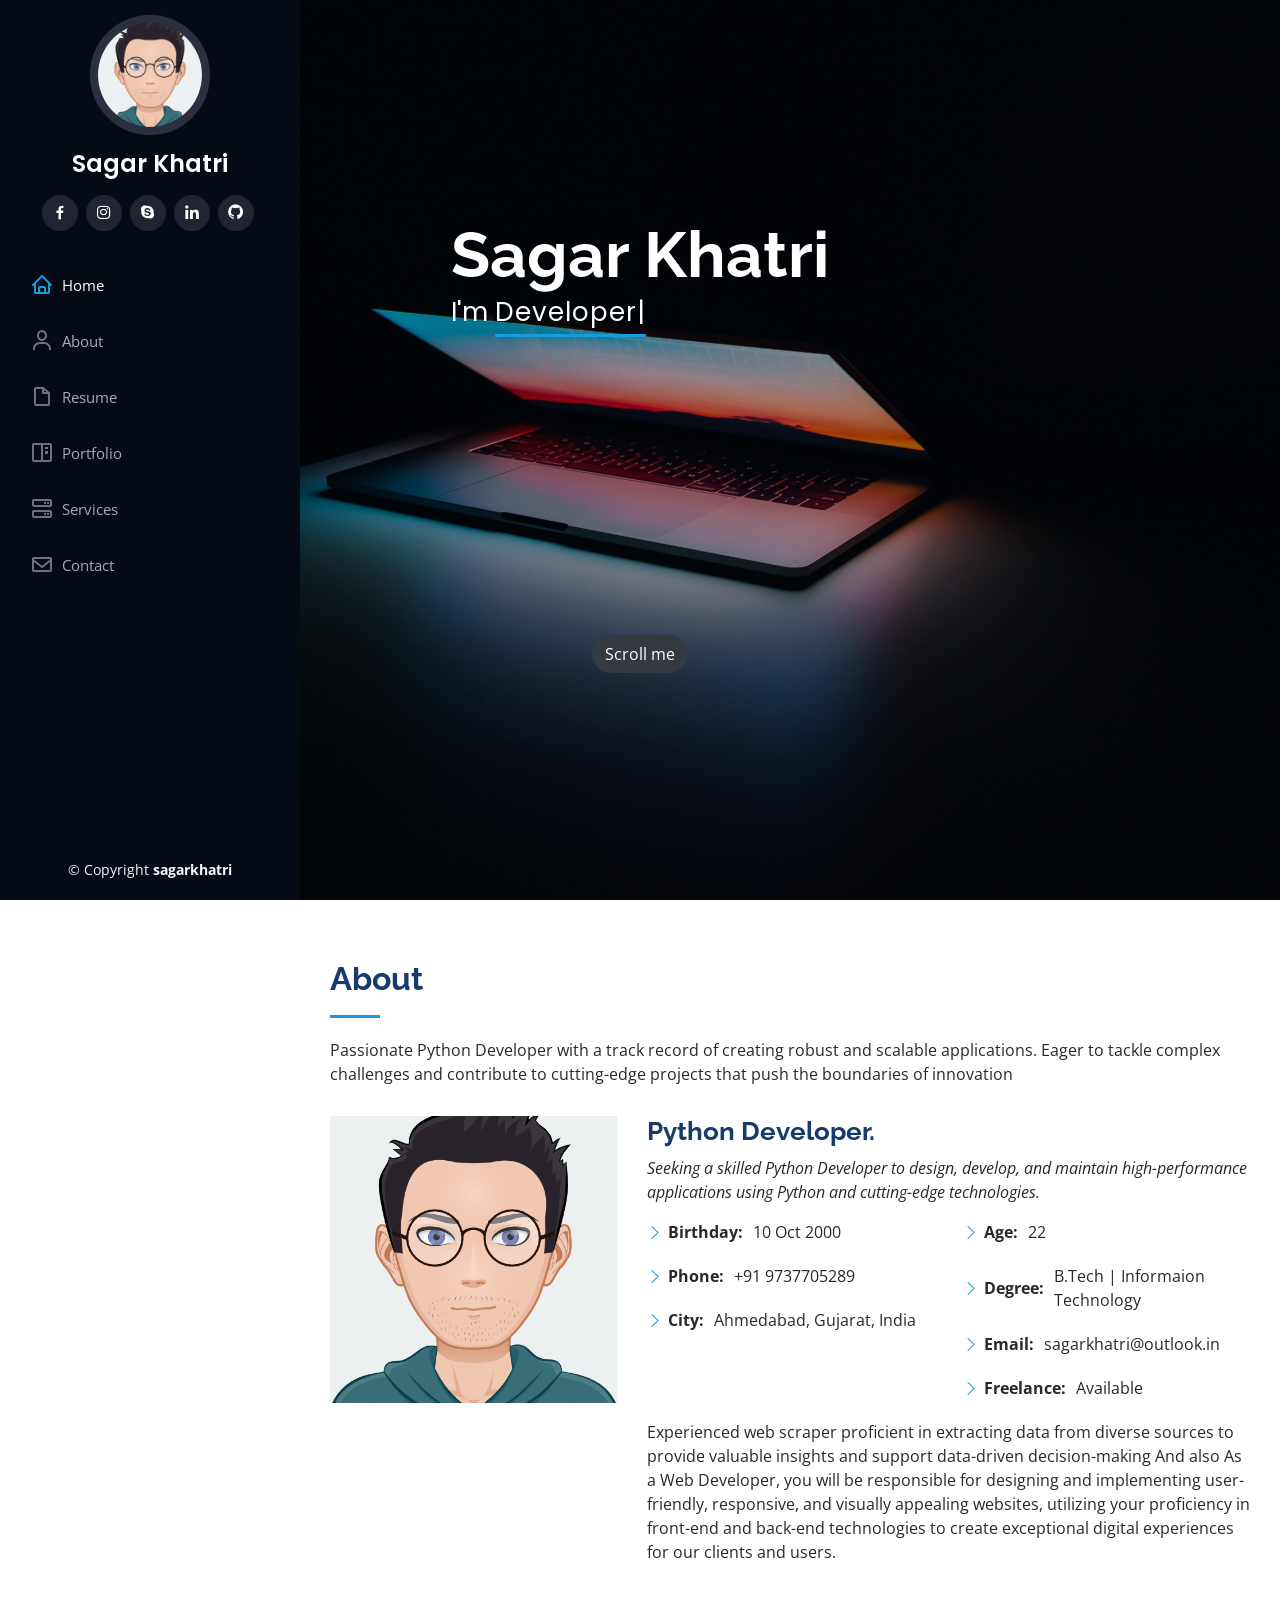
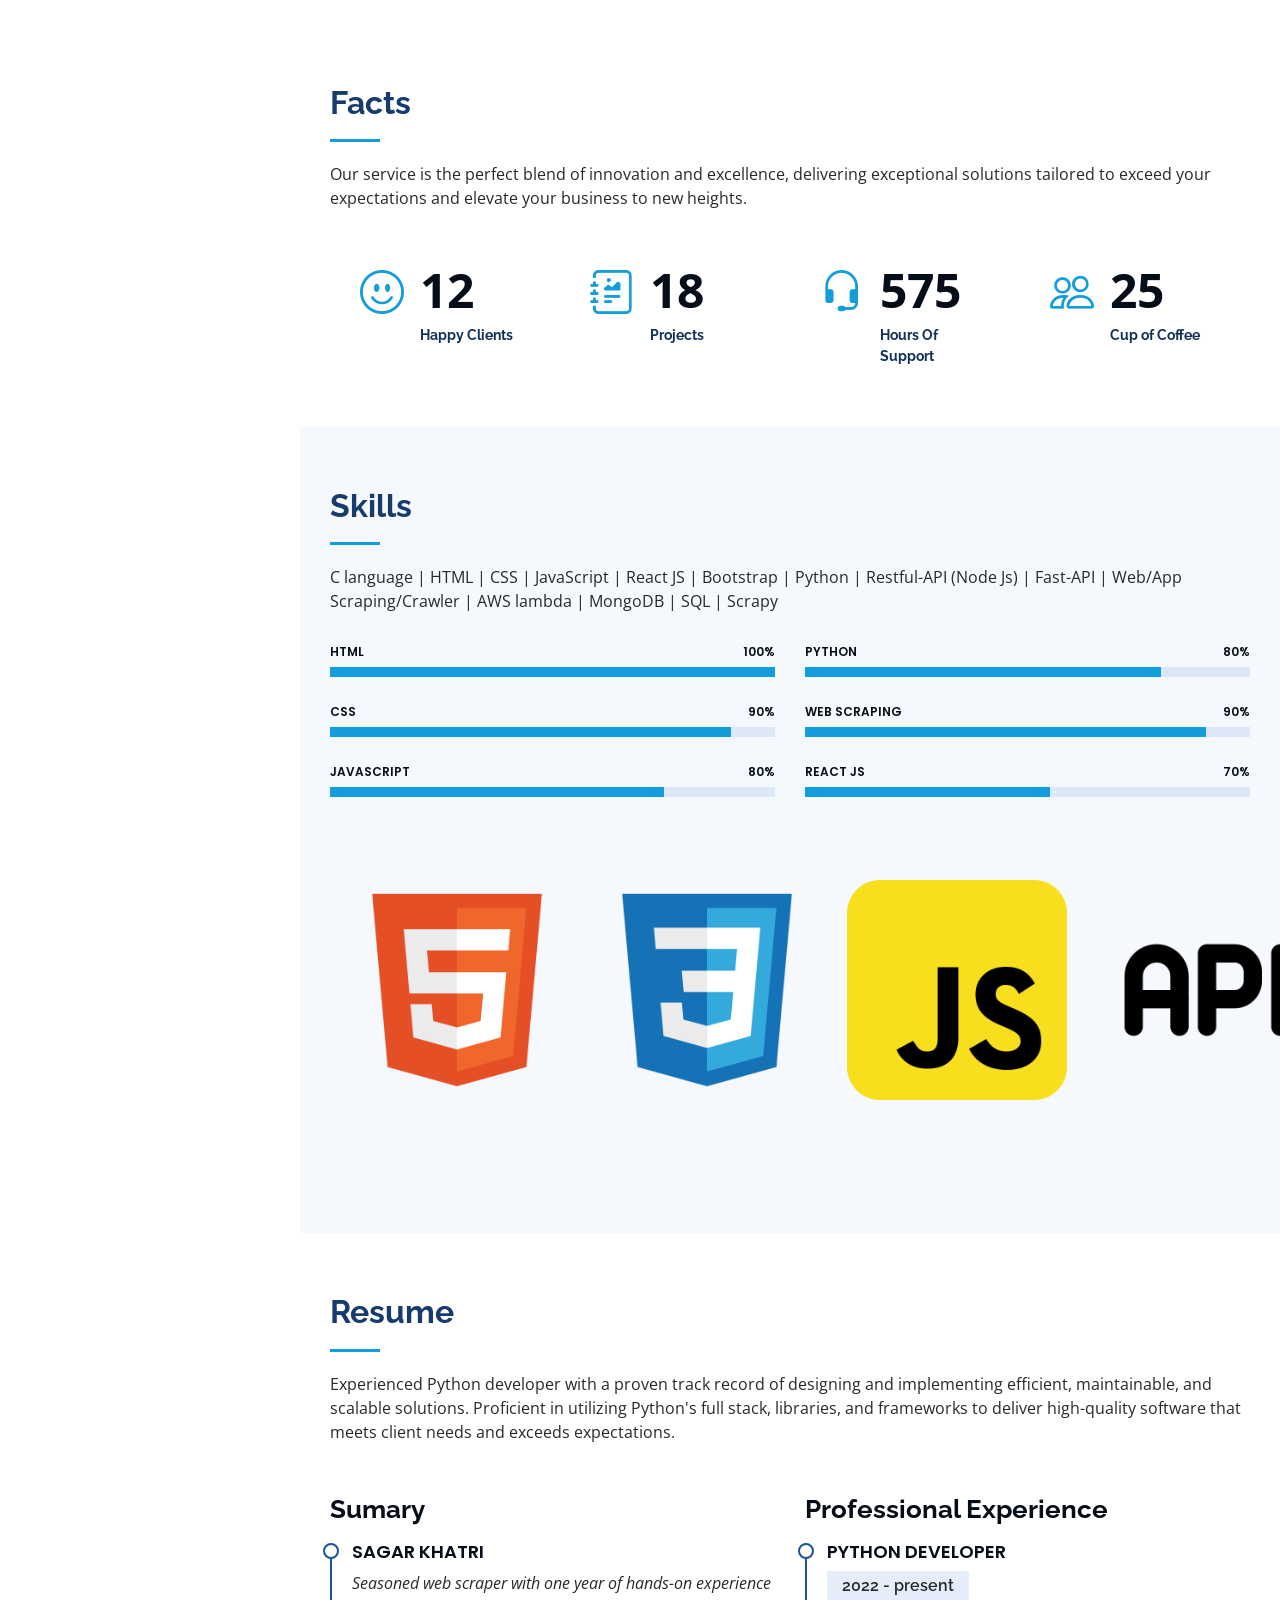
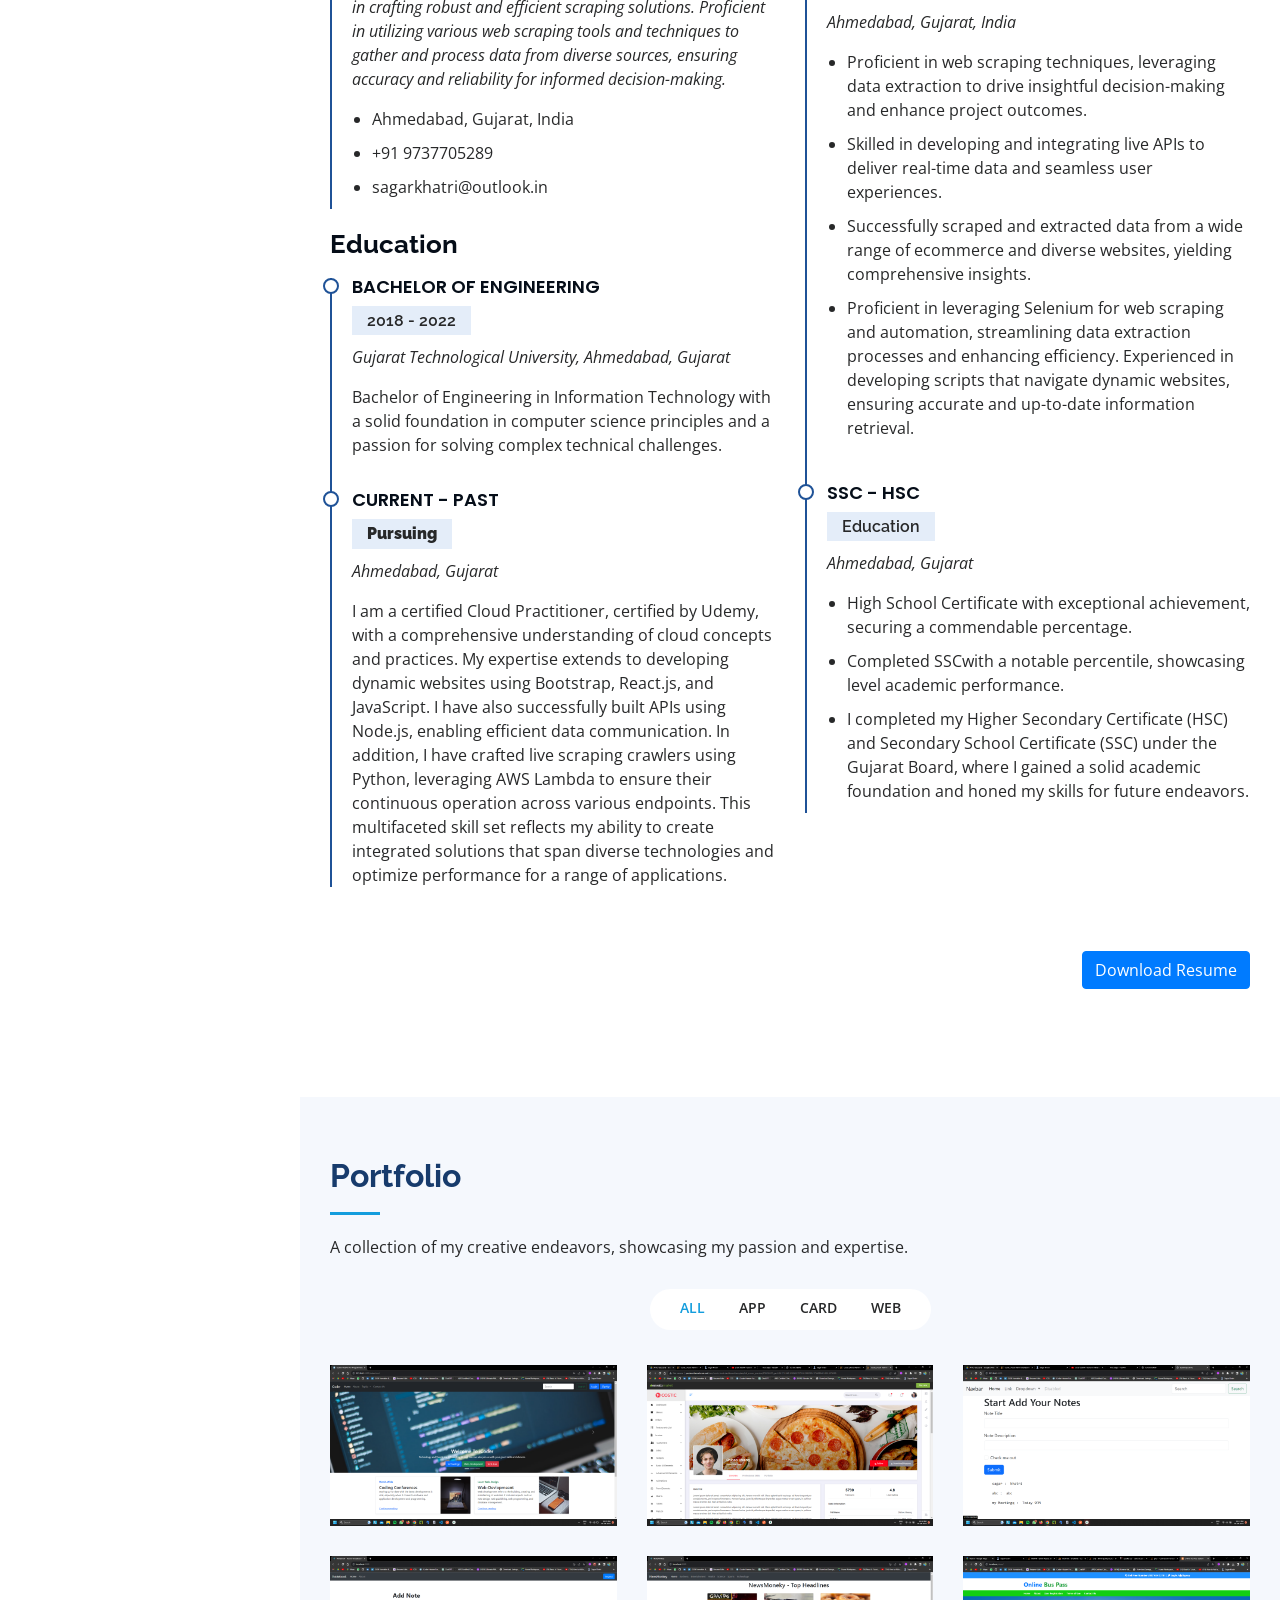
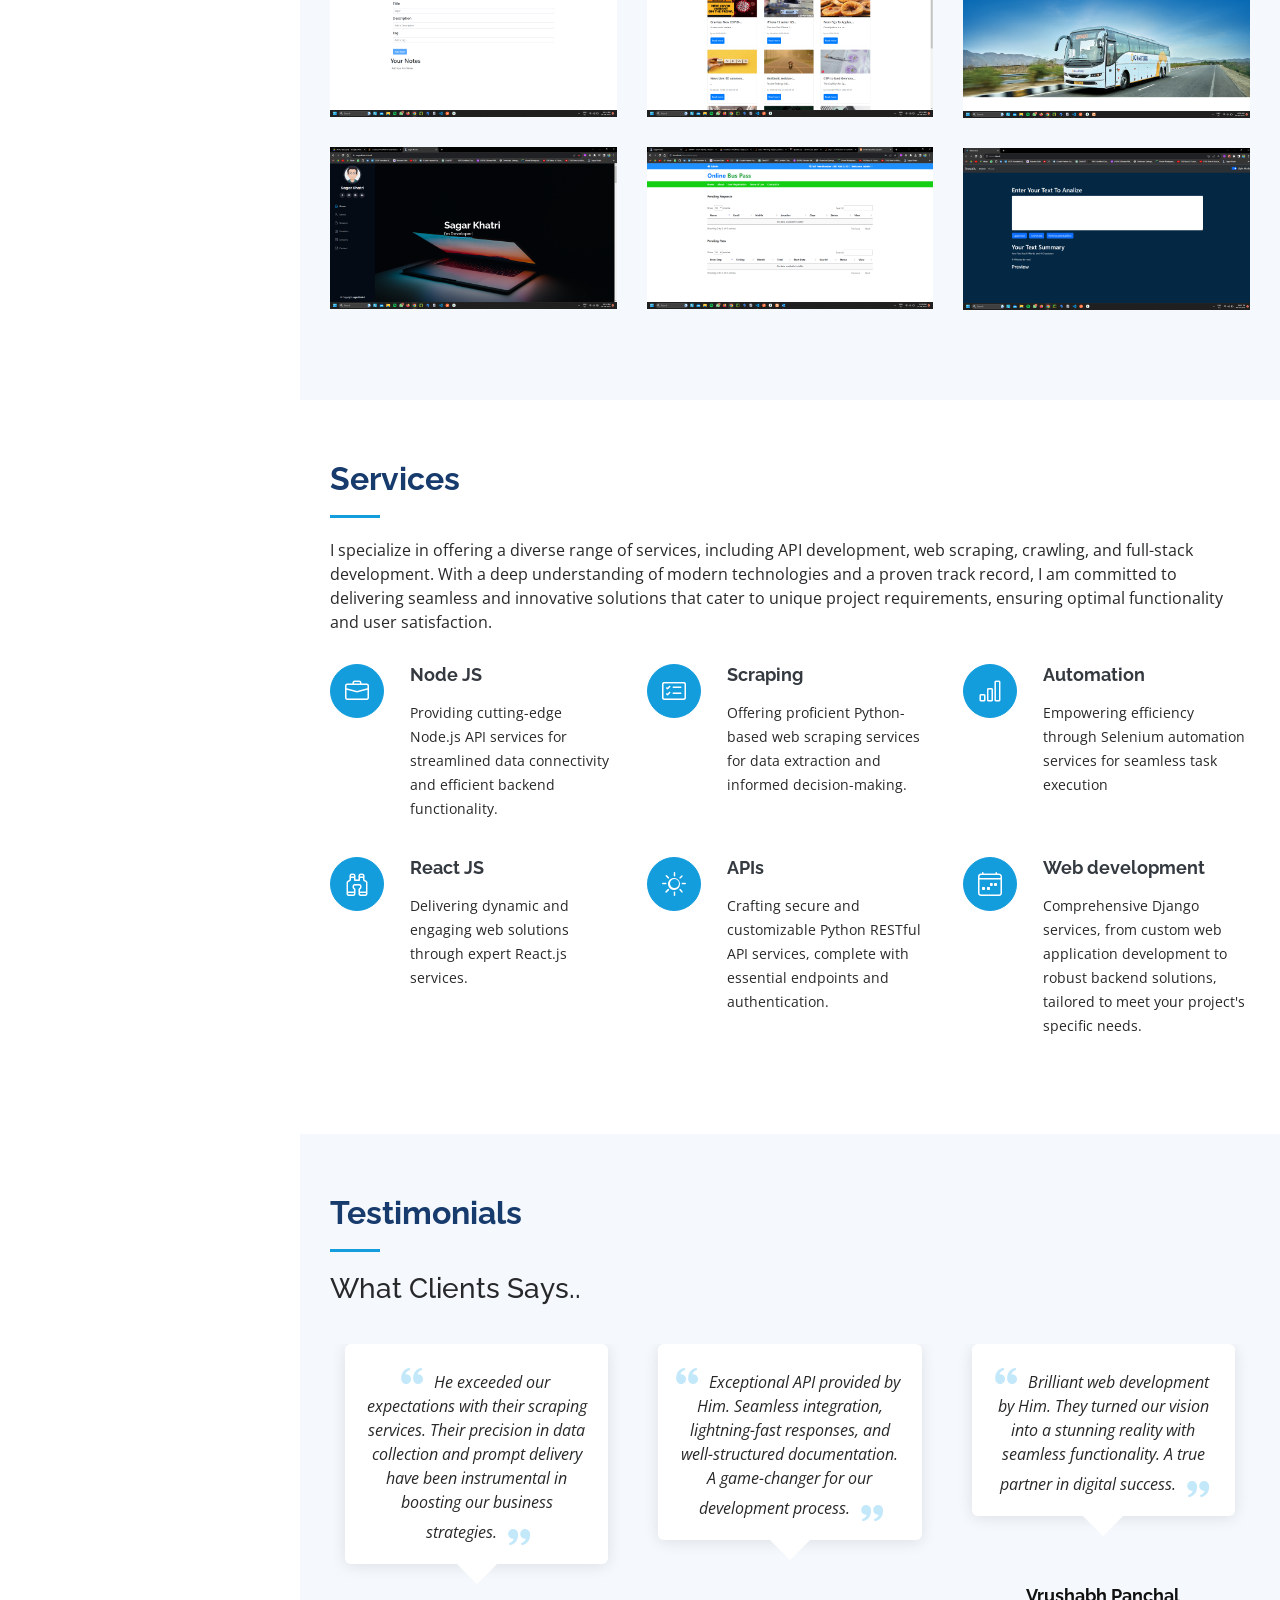
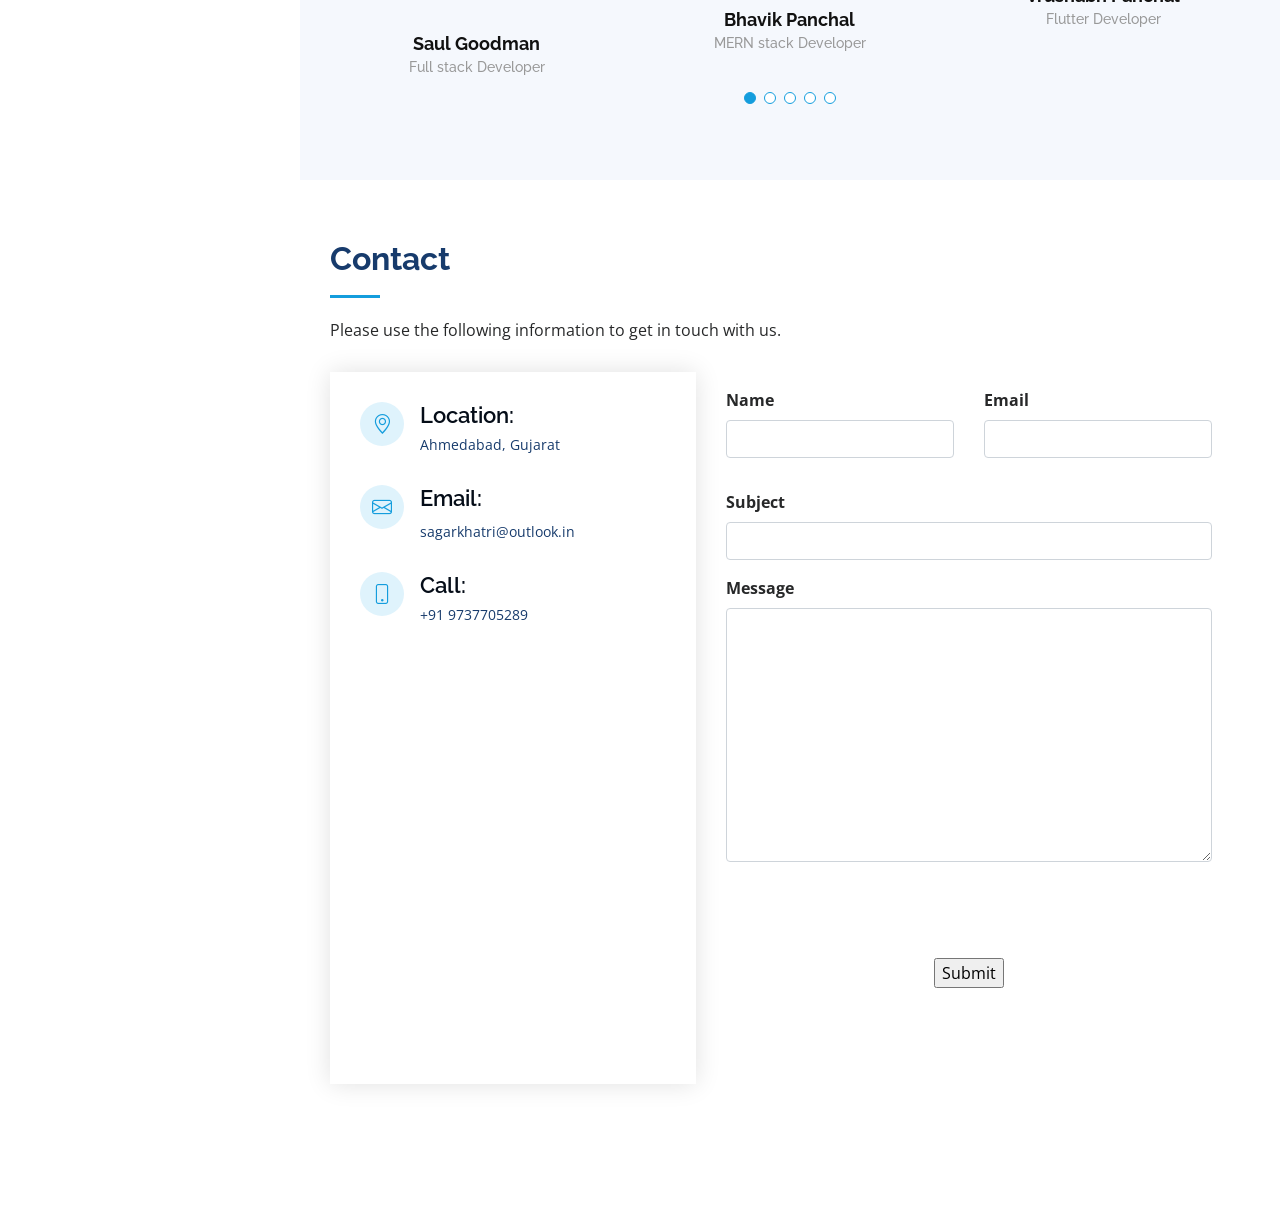
==== commit 4228f132: "animation edited and reviews updated" ====
--- a/index.html
+++ b/index.html
@@ -112,7 +112,7 @@
     .animationul {
       display: flex;
       width: 100%;
-      animation: scroll 30s linear infinite;
+      animation: scroll 50s linear infinite;
 
     }
 
@@ -868,7 +868,7 @@
                 <textarea class="form-control" name="message" id="msg" rows="10" required></textarea>
               </div>
               <span class="my-2" id="sendconf"></span>
-              <div class="text-center my-5"><input type="submit" class="my-5" value="Send Message"
+              <div class="text-center my-5"><input type="submit" class="my-5" value="Submit"
                   class="btn btn-primary" data-toggle="modal" data-target="#exampleModal"></input></div>
             </form>
           </div>
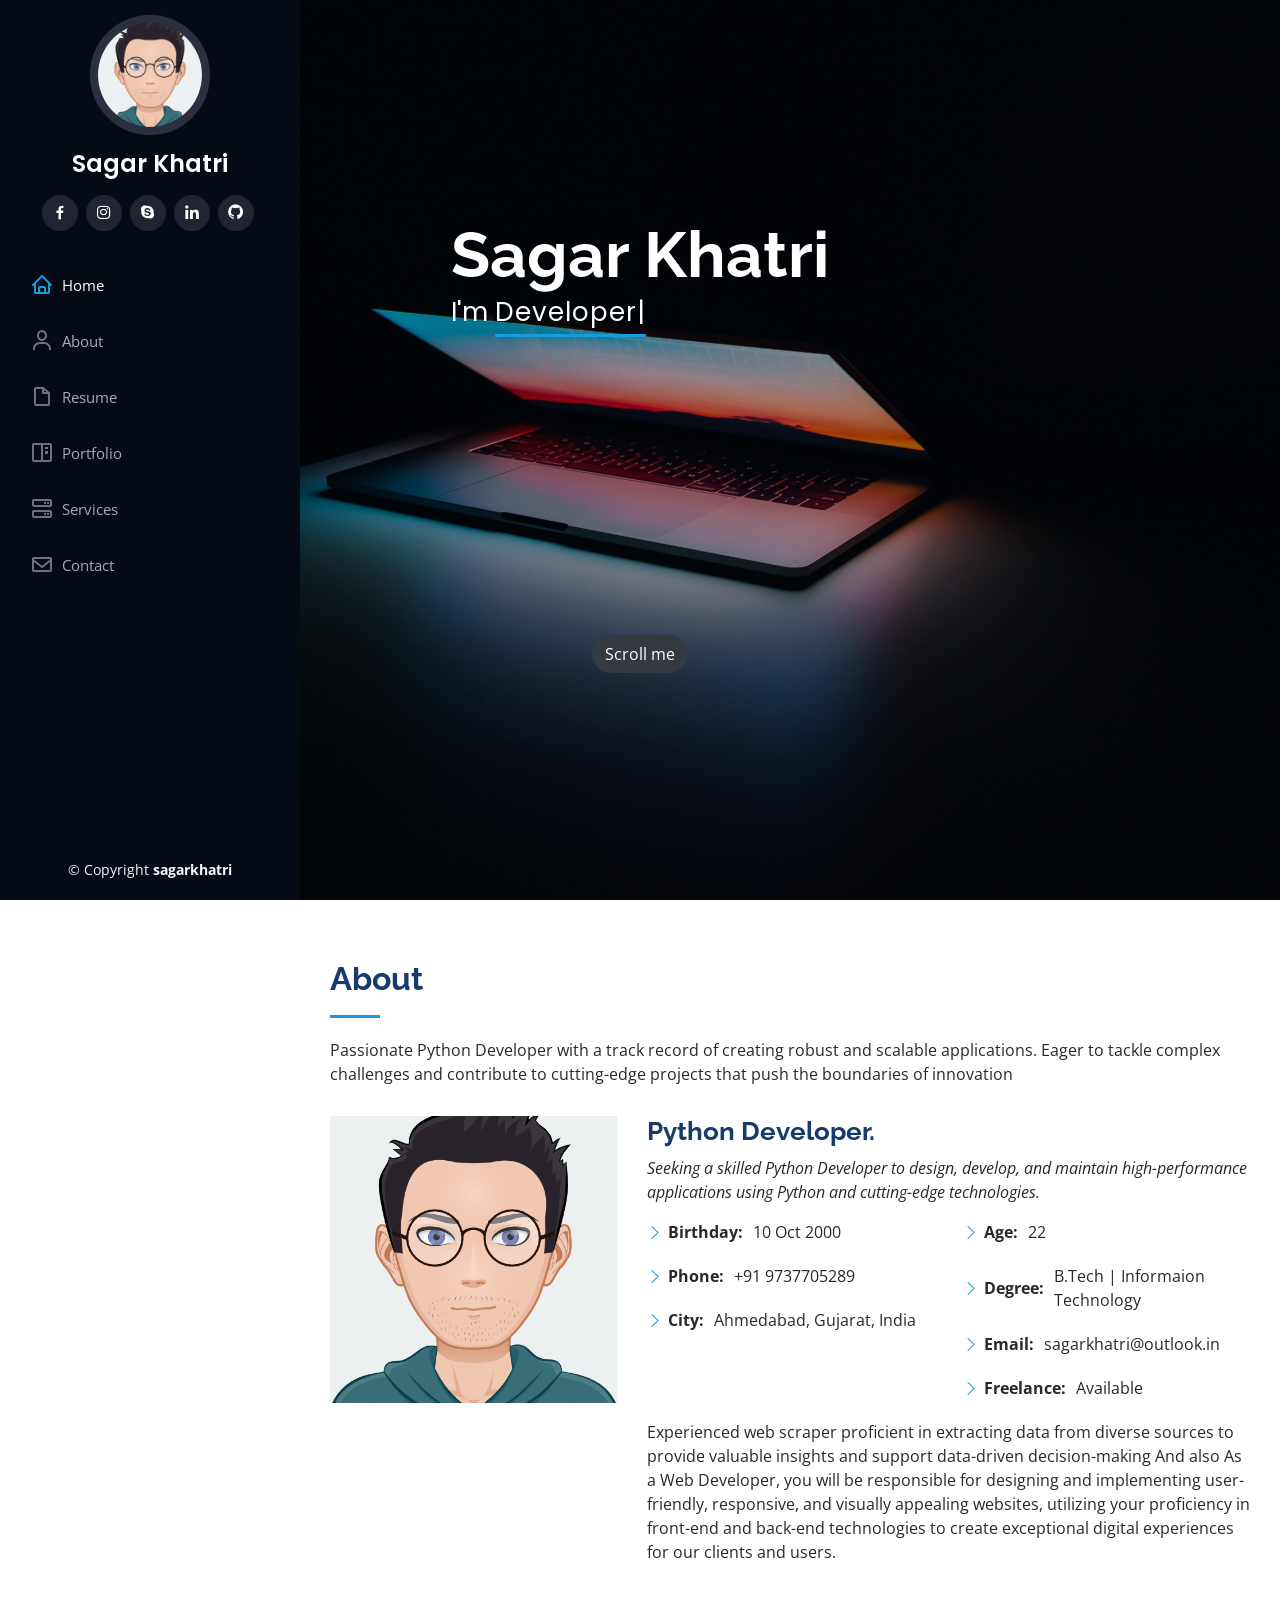
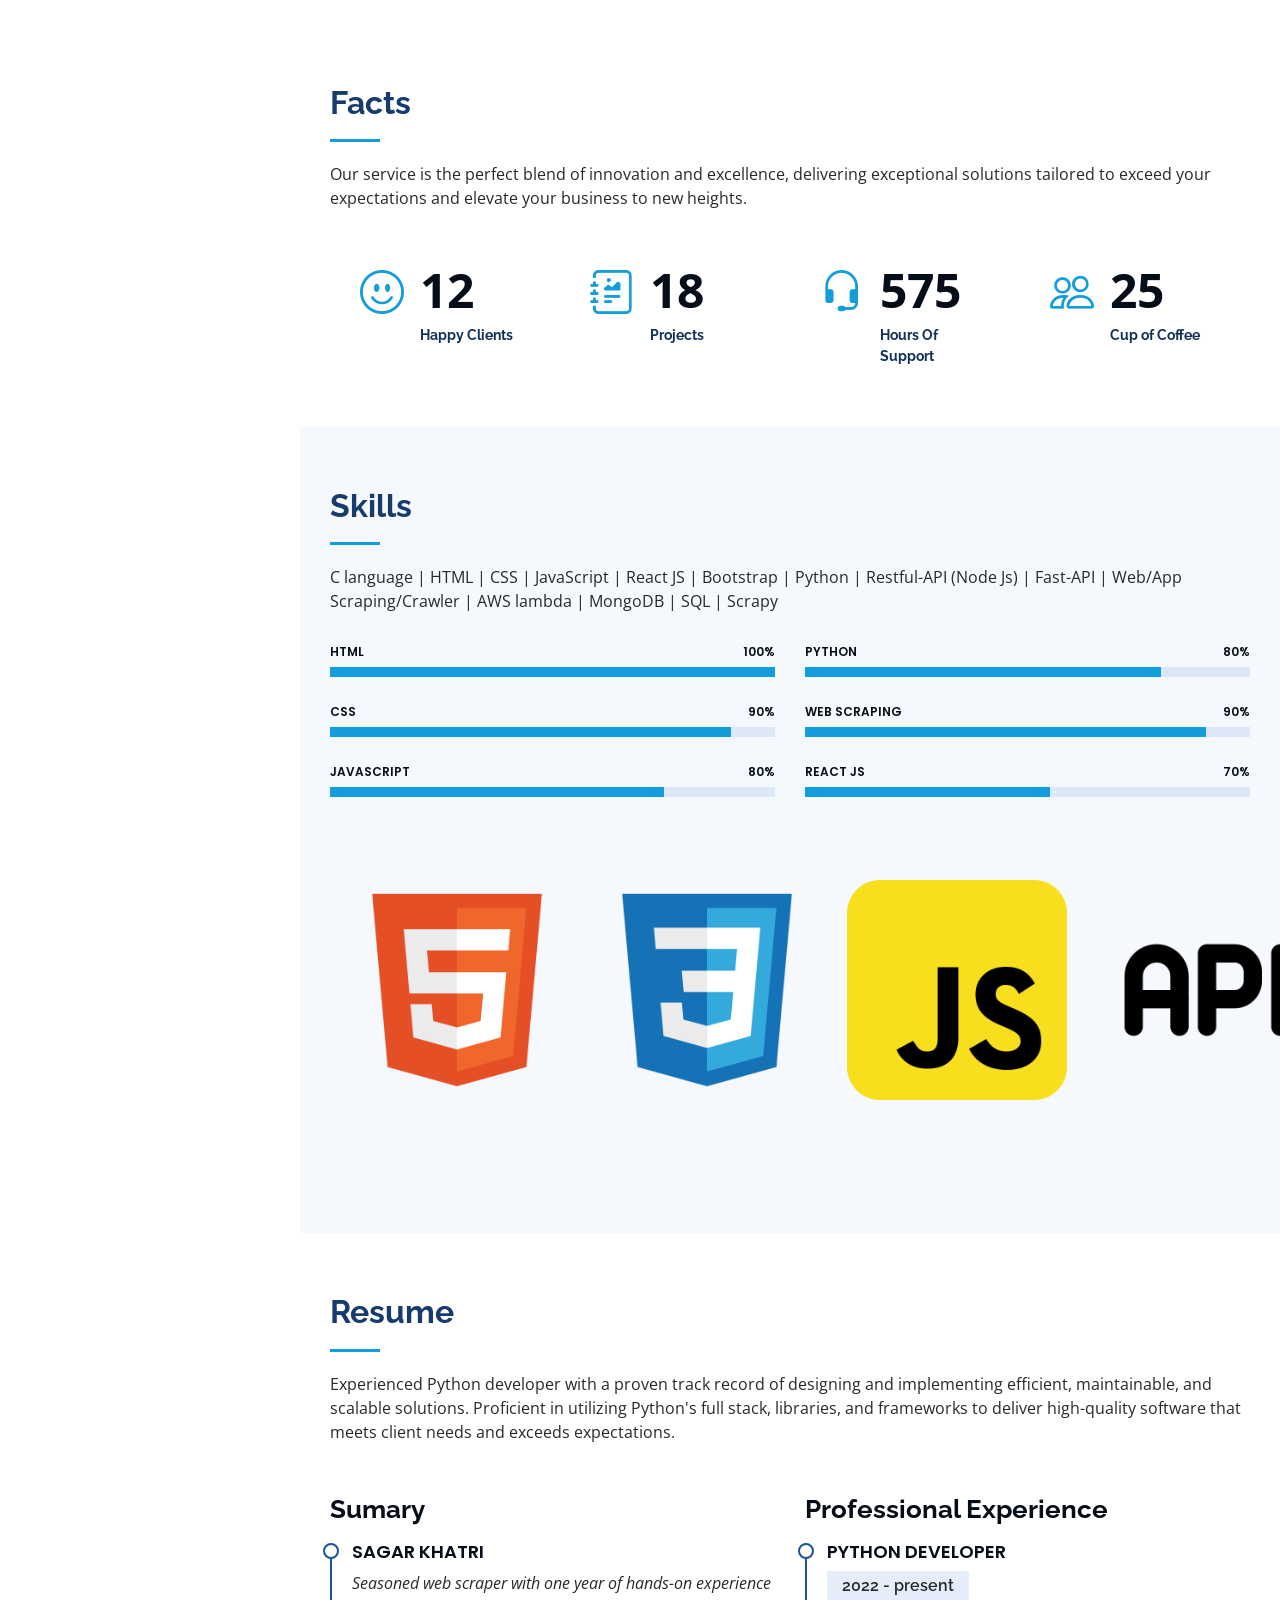
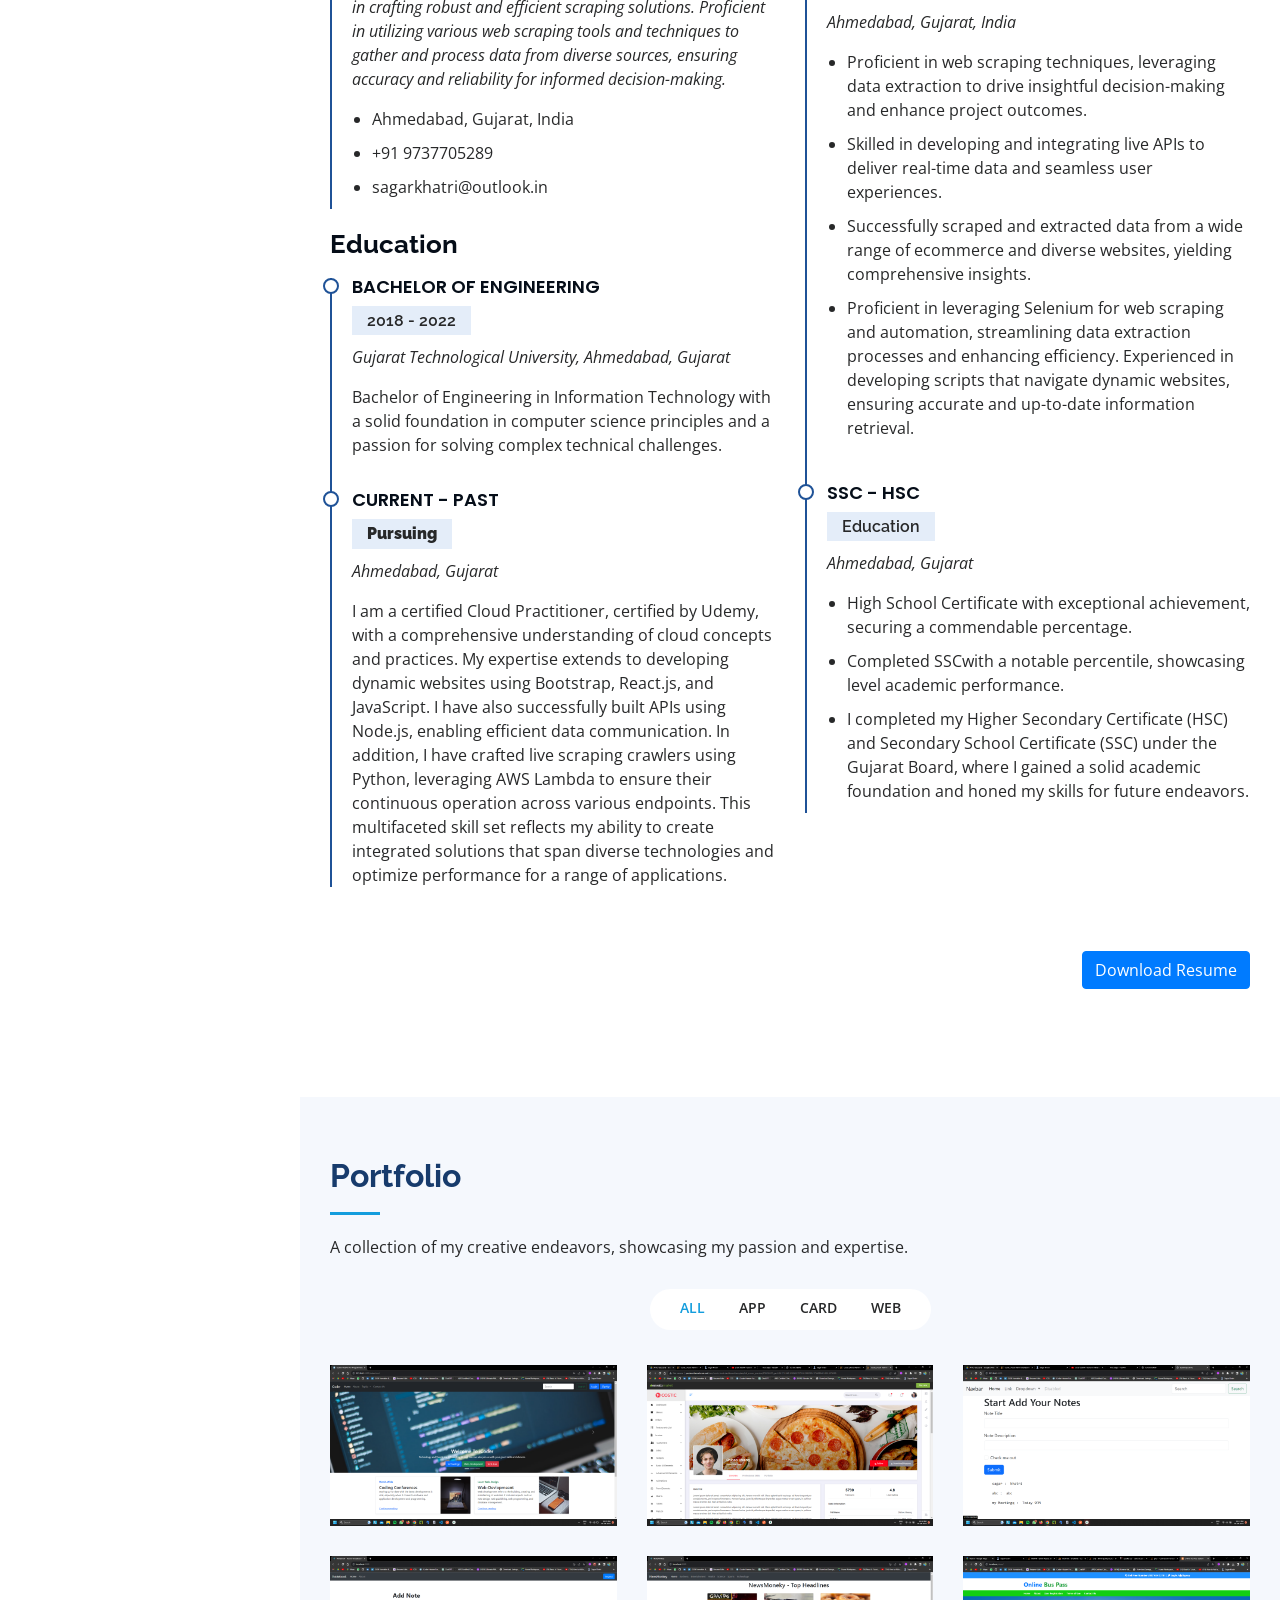
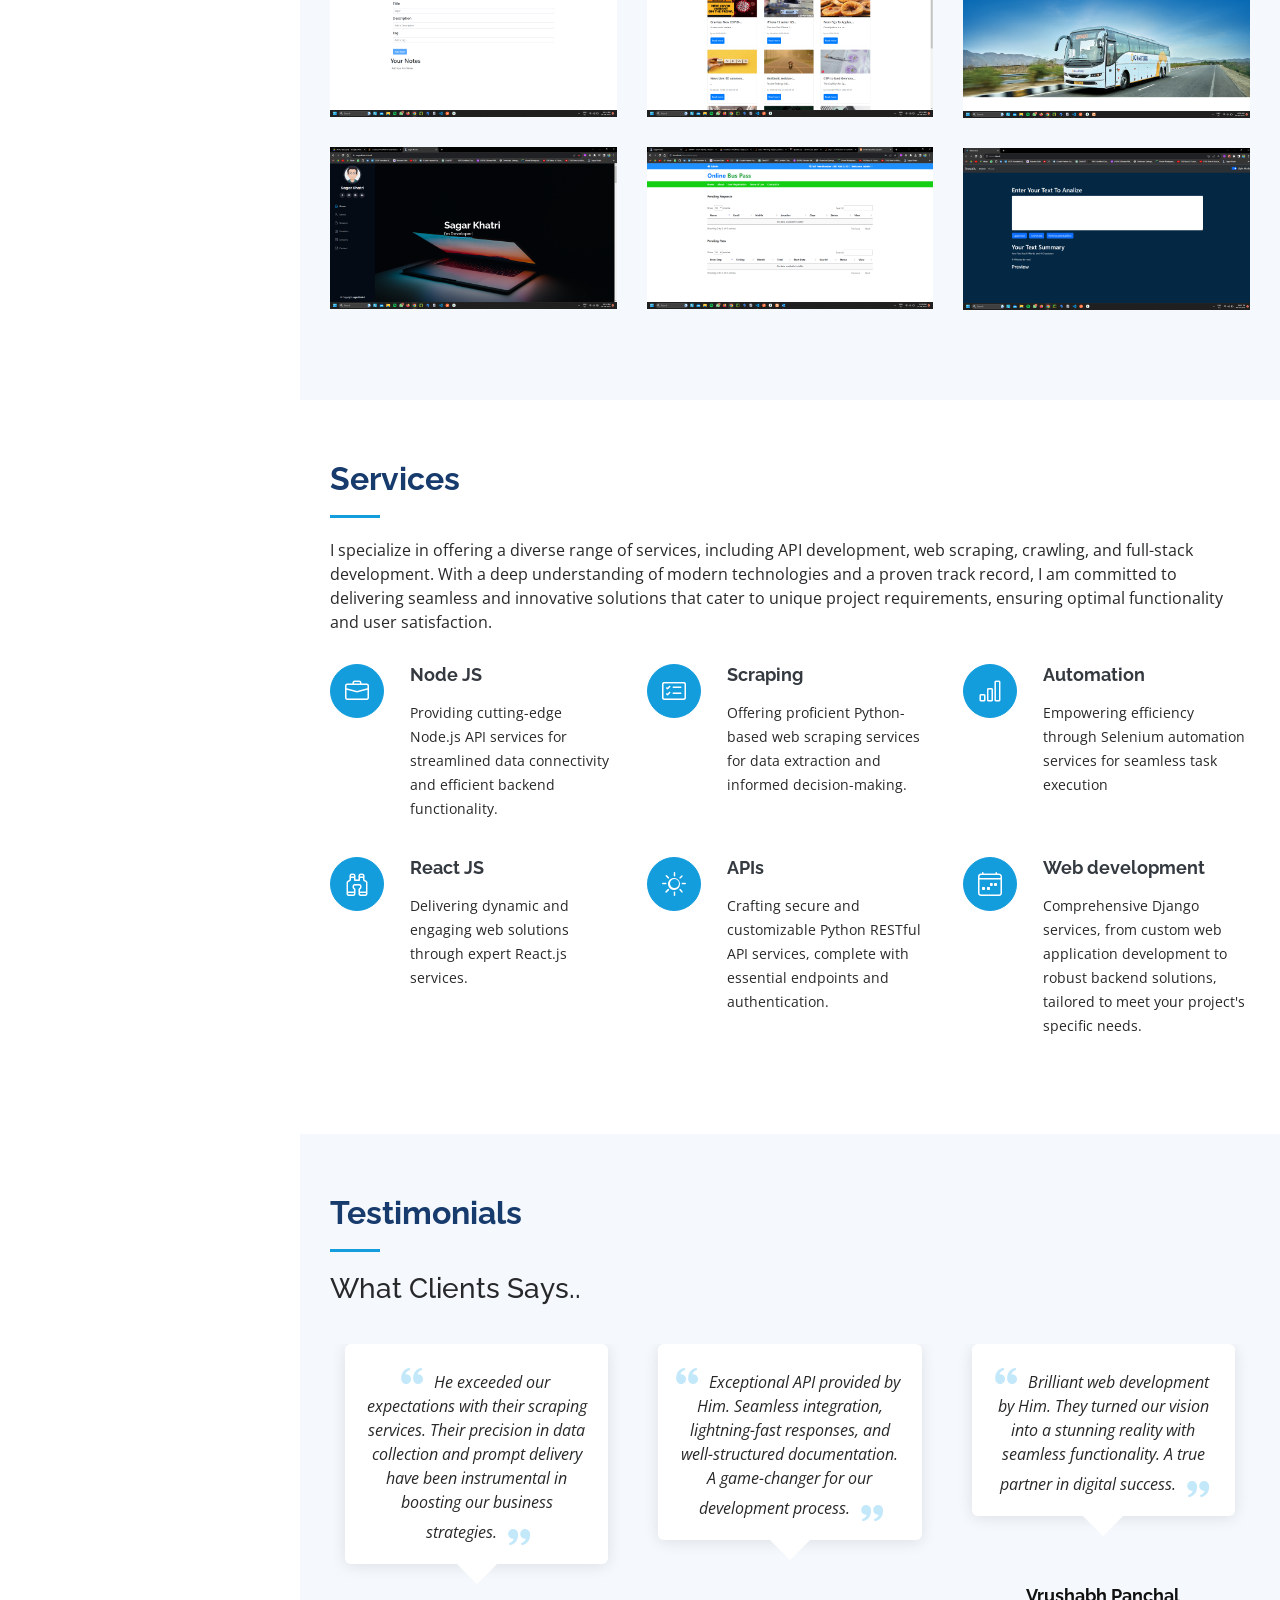
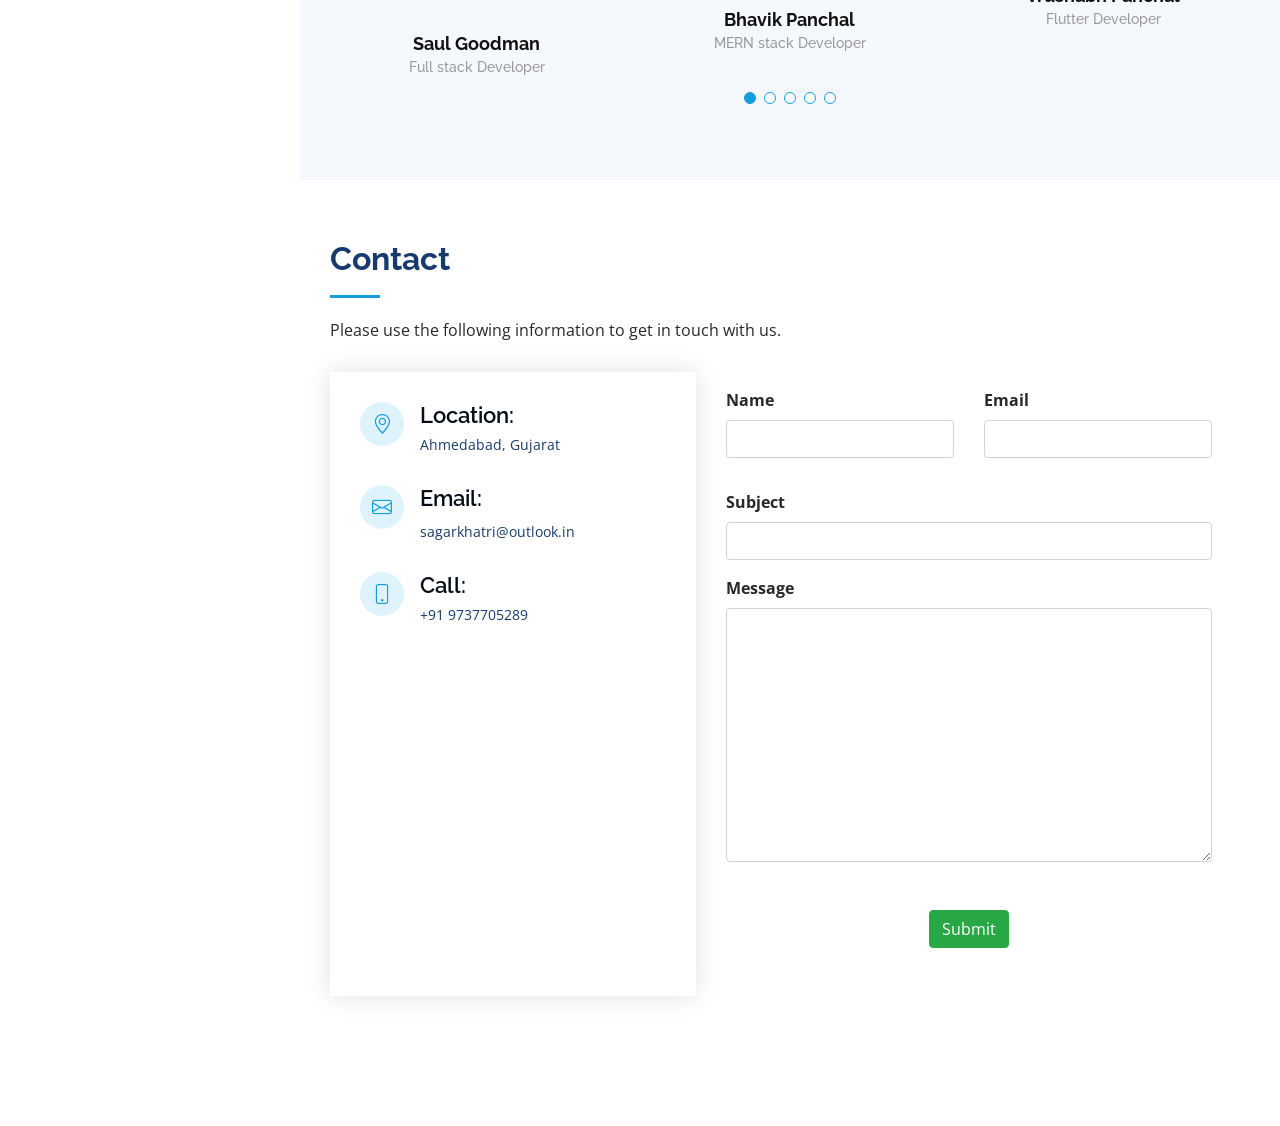
==== commit 581a9a1a: "animation edited and reviews updated" ====
--- a/index.html
+++ b/index.html
@@ -186,21 +186,29 @@
       </nav><!-- .nav-menu -->
     </div>
   </header><!-- End Header -->
-
+  
   <!-- ======= Hero Section ======= -->
   <section id="hero" class="d-flex flex-column justify-content-center align-items-center">
     <div class="hero-container" data-aos="fade-in">
       <h1>Sagar Khatri</h1>
       <p>I'm <span class="typed" data-typed-items="Developer, Freelancer"></span></p>
       <script>
-        function scrollFunction1() {
-          let e = document.getElementById("first-scroll");
-          e.scrollIntoView({
-            block: 'start',
-            behavior: 'auto',
-            inline: 'start'
+        // function scrollFunction1() {
+        //   let e = document.getElementById("first-scroll");
+        //   e.scrollIntoView({
+        //     block: 'start',
+        //     behavior: 'auto',
+        //     inline: 'start'
+        //   });
+        // }
+
+
+        $(document).ready(function () {
+          $("#first-scroll").click(function () {
+            $('html, body').scrollTop($("#about").offset().top);
           });
-        }
+        });
+
 
       </script>
       <div class="container"><button type="button" id="first-scroll" class="btn btn-dark"
@@ -409,7 +417,7 @@
 
         <!-- section> -->
 
-        
+
       </div>
       <div class="animationdiv">
 
@@ -868,9 +876,18 @@
                 <textarea class="form-control" name="message" id="msg" rows="10" required></textarea>
               </div>
               <span class="my-2" id="sendconf"></span>
-              <div class="text-center my-5"><input type="submit" class="my-5" value="Submit"
-                  class="btn btn-primary" data-toggle="modal" data-target="#exampleModal"></input></div>
+              <div class="text-center my-5"><button type="submit" class="btn btn-success">Submit</button></div>
             </form>
+            
+            
+            <script>
+              // script for showing alert
+              $(document).ready(function () {
+                $('.btn').click(function () {
+                  $('.alert').show()
+                })
+              });
+            </script>
           </div>
 
         </div>
